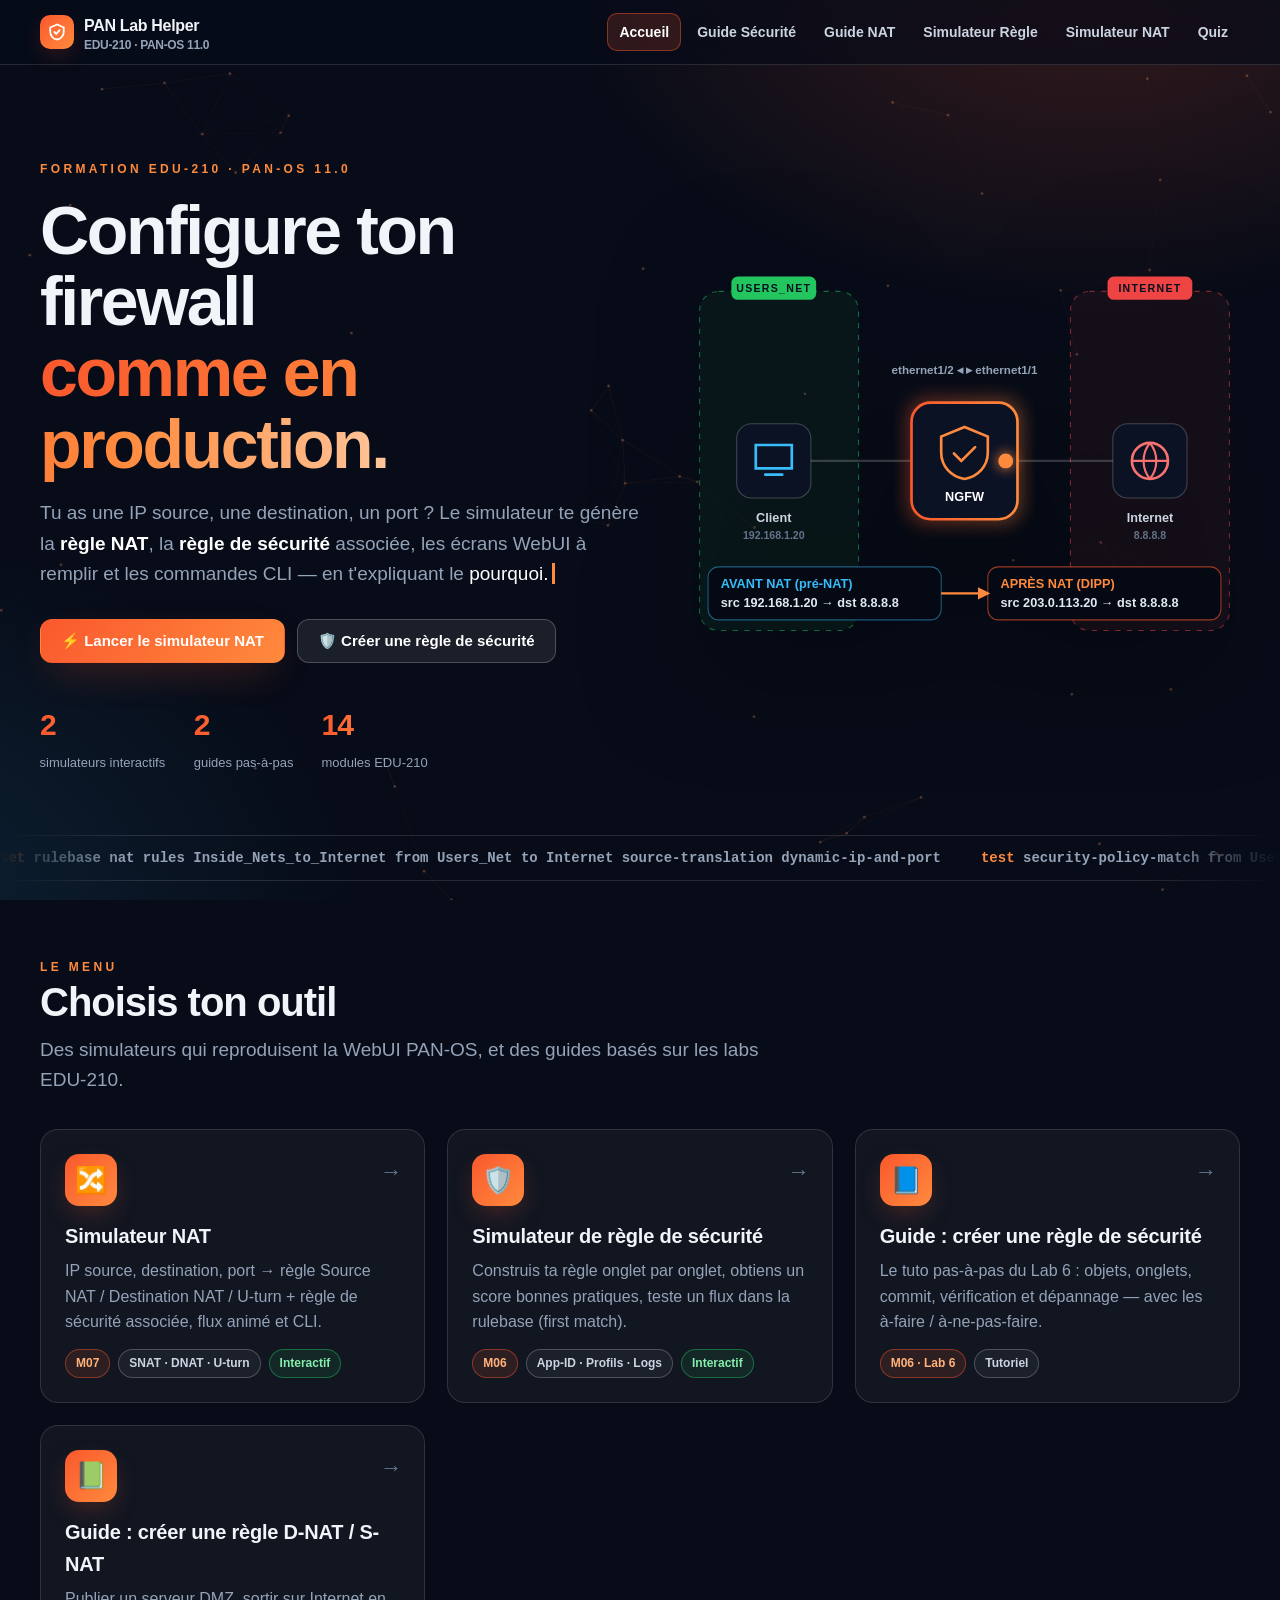
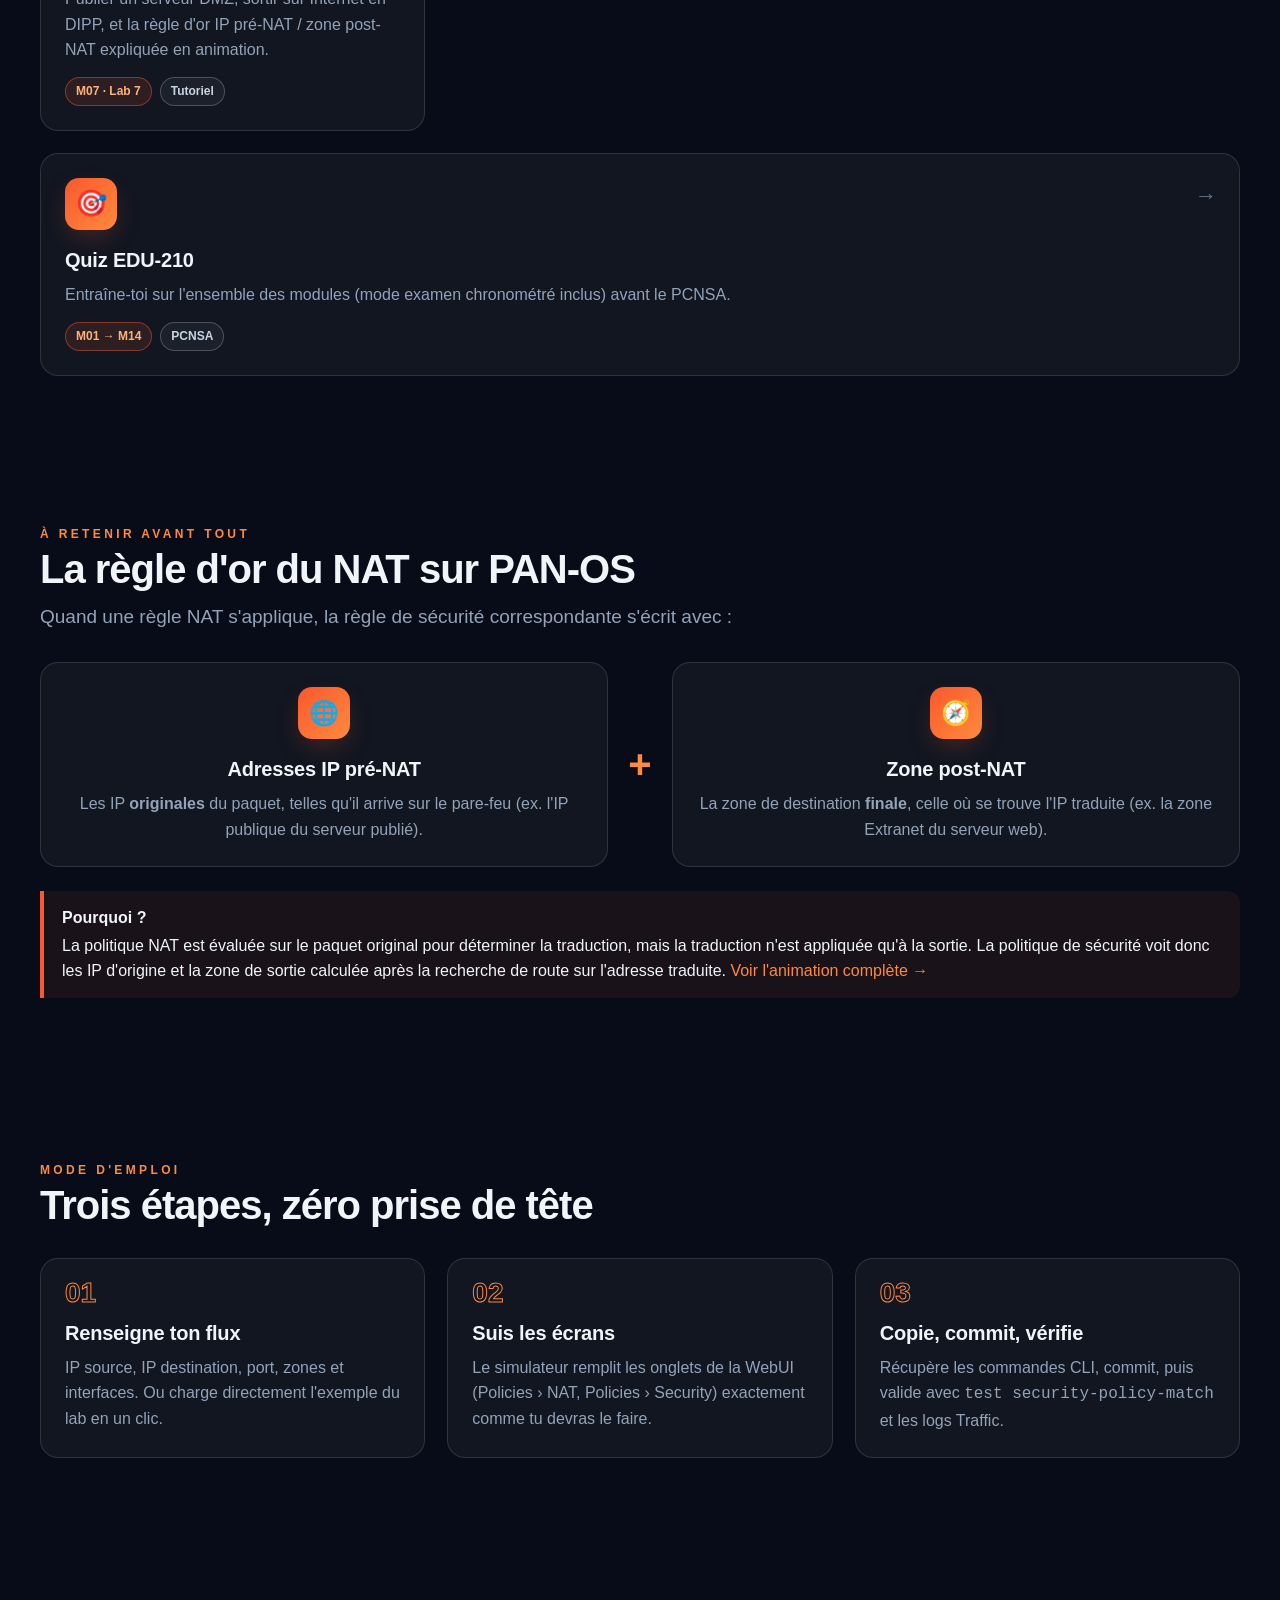
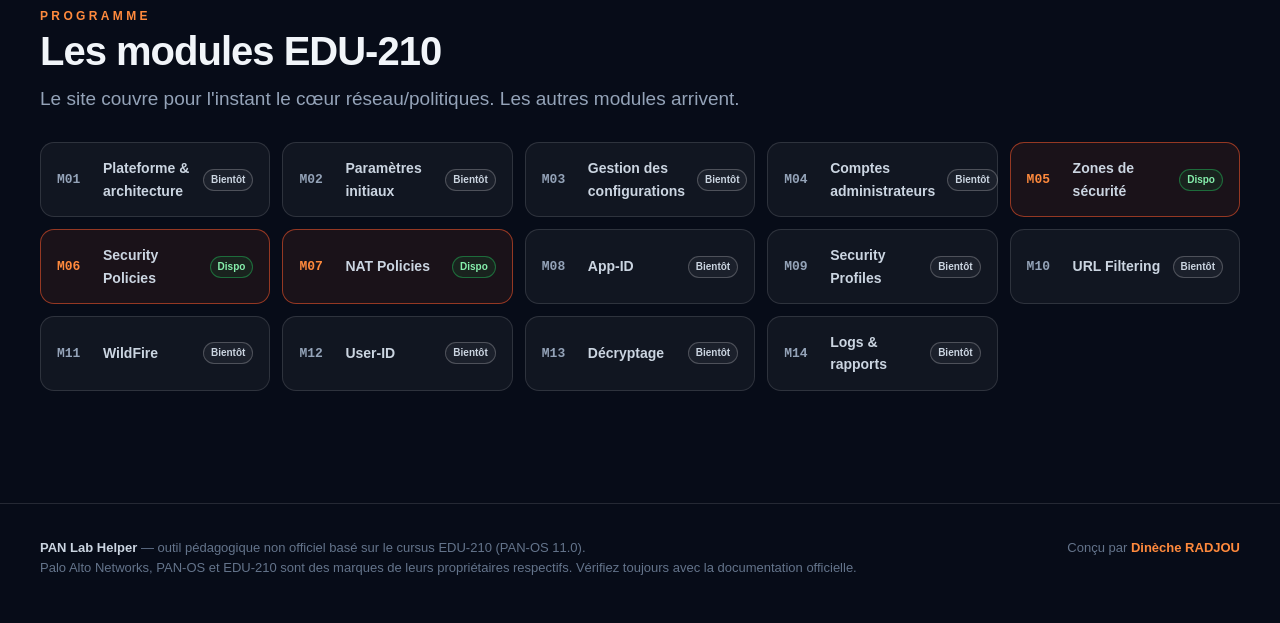
==== index.html @ 8dc384b7 "PAN Lab Helper EDU-210 : accueil, simulateurs NAT et sécurité, guides, quiz Co-Authored-By: Claude O" ====
<!doctype html>
<html lang="fr">
<head>
<meta charset="utf-8">
<meta name="viewport" content="width=device-width,initial-scale=1">
<title>PAN Lab Helper · EDU-210</title>
<meta name="description" content="Outil d'aide interactif EDU-210 (PAN-OS 11.0) : simulateurs de règles de sécurité et de NAT, guides pas-à-pas et quiz.">
<link rel="stylesheet" href="assets/css/style.css">
<style>
  .hero{padding:90px 0 60px;position:relative}
  .hero .wrap{display:grid;grid-template-columns:1.05fr .95fr;gap:40px;align-items:center}
  .hero h1{margin:14px 0 18px}
  .hero .cta{margin-top:30px}
  .hero-stats{display:flex;gap:28px;margin-top:38px;flex-wrap:wrap}
  .hero-stats b{display:block;font-size:30px;font-weight:900;letter-spacing:-.03em}
  .hero-stats span{color:var(--mut);font-size:13px}
  .typed{color:#fff;border-right:3px solid var(--or2);padding-right:4px;animation:caret 1s steps(1) infinite}
  @keyframes caret{50%{border-color:transparent}}
  /* schéma hero */
  .topo{width:100%;height:auto;filter:drop-shadow(0 30px 60px rgba(0,0,0,.5))}
  .topo .node rect{fill:#0B1224;stroke:var(--line2)}
  .topo text{font:600 12px var(--font);fill:#CBD5E1}
  .topo .lbl{font:800 10px var(--font);letter-spacing:.12em;fill:#06101f}
  .topo .fw-core{animation:pulse-or 2.4s infinite;transform-box:fill-box;transform-origin:center}
  .topo .pkt{filter:drop-shadow(0 0 6px var(--or2))}
  .hdr-card{font:600 11px var(--mono)}
  /* menu */
  .tool .ico{font-size:26px}
  .tool .meta{display:flex;gap:8px;margin-top:14px;flex-wrap:wrap}
  .tool .go{position:absolute;right:22px;top:24px;font-size:22px;color:var(--mut2);transition:.3s var(--ease)}
  .tool:hover .go{color:var(--or2);transform:translateX(4px)}
  /* comment ça marche */
  .how{counter-reset:h}
  .how .card{padding-top:58px}
  .how .card::before{counter-increment:h;content:"0" counter(h);position:absolute;top:18px;left:24px;font:900 28px var(--font);color:transparent;-webkit-text-stroke:1px var(--or2)}
  /* roadmap modules */
  .mods{display:grid;grid-template-columns:repeat(auto-fill,minmax(230px,1fr));gap:12px}
  .mod{display:flex;gap:12px;align-items:center;padding:14px 16px;border-radius:14px;background:var(--panel);border:1px solid var(--line);transition:.3s var(--ease)}
  .mod b{font:900 13px var(--mono);color:var(--mut);min-width:34px}
  .mod span{font-size:14px;font-weight:600;color:var(--tx2)}
  .mod.live{border-color:rgba(250,88,45,.55);background:rgba(250,88,45,.08)}
  .mod.live b{color:var(--or2)}
  .mod.live:hover{transform:translateY(-3px);box-shadow:0 14px 40px -18px var(--or-glow)}
  .mod .badge{margin-left:auto;font-size:10px;padding:2px 7px}
  /* règle d'or */
  .gold{display:grid;grid-template-columns:1fr auto 1fr;gap:20px;align-items:center}
  .gold .card{text-align:center}
  .gold .eq{font:900 40px var(--font);color:var(--or2)}
  .marquee{overflow:hidden;border-block:1px solid var(--line);padding:14px 0;mask-image:linear-gradient(90deg,transparent,#000 10%,#000 90%,transparent);-webkit-mask-image:linear-gradient(90deg,transparent,#000 10%,#000 90%,transparent)}
  .marquee div{display:flex;gap:40px;width:max-content;animation:mq 40s linear infinite;color:var(--mut);font:700 14px var(--mono)}
  .marquee i{font-style:normal;color:var(--or2)}
  @keyframes mq{to{transform:translateX(-50%)}}
  @media (max-width:900px){.hero .wrap{grid-template-columns:1fr}.hero{padding-top:50px}.gold{grid-template-columns:1fr}.gold .eq{transform:rotate(90deg);justify-self:center}}
</style>
</head>
<body data-root="" data-page="home">
<div id="site-nav"></div>

<header class="hero">
  <div class="wrap">
    <div>
      <span class="kicker fade-up">Formation EDU-210 · PAN-OS 11.0</span>
      <h1 class="fade-up" style="animation-delay:80ms">Configure ton firewall<br><span class="grad">comme en production.</span></h1>
      <p class="lead fade-up" style="animation-delay:160ms">Tu as une IP source, une destination, un port&nbsp;? Le simulateur te génère la <b style="color:#fff">règle NAT</b>, la <b style="color:#fff">règle de sécurité</b> associée, les écrans WebUI à remplir et les commandes CLI — en t'expliquant le <span class="typed" id="typed">pourquoi</span></p>
      <div class="row cta fade-up" style="animation-delay:240ms">
        <a class="btn primary" href="pages/simulateur-nat.html">⚡ Lancer le simulateur NAT</a>
        <a class="btn" href="pages/simulateur-securite.html">🛡️ Créer une règle de sécurité</a>
      </div>
      <div class="hero-stats fade-up" style="animation-delay:320ms">
        <div><b class="grad" data-count="2">0</b><span>simulateurs interactifs</span></div>
        <div><b class="grad" data-count="2">0</b><span>guides pas-à-pas</span></div>
        <div><b class="grad" data-count="14">0</b><span>modules EDU-210</span></div>
      </div>
    </div>

    <!-- topologie animée : un paquet traverse le firewall et se fait traduire -->
    <div class="fade-up" style="animation-delay:200ms">
      <svg class="topo float" viewBox="0 0 520 400" role="img" aria-label="Schéma animé : un paquet passe de la zone Users_Net à la zone Internet à travers le pare-feu, son adresse source est traduite">
        <defs>
          <linearGradient id="gOr" x1="0" x2="1"><stop offset="0" stop-color="#FA582D"/><stop offset="1" stop-color="#FF8A3D"/></linearGradient>
          <filter id="glow"><feGaussianBlur stdDeviation="8"/></filter>
        </defs>
        <!-- zones -->
        <rect x="10" y="40" width="150" height="320" rx="18" fill="rgba(34,197,94,.06)" stroke="rgba(34,197,94,.5)" stroke-dasharray="5 6"/>
        <rect x="360" y="40" width="150" height="320" rx="18" fill="rgba(239,68,68,.06)" stroke="rgba(239,68,68,.5)" stroke-dasharray="5 6"/>
        <rect x="40" y="26" width="80" height="22" rx="6" fill="#22C55E"/><text class="lbl" x="80" y="41" text-anchor="middle">USERS_NET</text>
        <rect x="395" y="26" width="80" height="22" rx="6" fill="#EF4444"/><text class="lbl" x="435" y="41" text-anchor="middle">INTERNET</text>
        <!-- liens -->
        <path id="path1" d="M110 200 H250 H410" fill="none" stroke="rgba(255,255,255,.18)" stroke-width="2"/>
        <path d="M110 200 H410" fill="none" stroke="url(#gOr)" stroke-width="2" class="flow-line" opacity=".7"/>
        <!-- client -->
        <g class="node"><rect x="45" y="165" width="70" height="70" rx="14"/>
          <path d="M63 185h34v22H63z M72 213h16" stroke="#38BDF8" stroke-width="2.5" fill="none" stroke-linecap="round"/>
          <text x="80" y="258" text-anchor="middle">Client</text><text x="80" y="274" text-anchor="middle" style="fill:#64748B;font-size:10px">192.168.1.20</text></g>
        <!-- internet -->
        <g class="node"><rect x="400" y="165" width="70" height="70" rx="14"/>
          <circle cx="435" cy="200" r="17" stroke="#F87171" stroke-width="2.5" fill="none"/><path d="M418 200h34 M435 183c-8 10-8 24 0 34 M435 183c8 10 8 24 0 34" stroke="#F87171" stroke-width="2" fill="none"/>
          <text x="435" y="258" text-anchor="middle">Internet</text><text x="435" y="274" text-anchor="middle" style="fill:#64748B;font-size:10px">8.8.8.8</text></g>
        <!-- firewall -->
        <rect x="205" y="140" width="110" height="120" rx="20" fill="url(#gOr)" opacity=".35" filter="url(#glow)"/>
        <g><rect class="fw-core" x="210" y="145" width="100" height="110" rx="18" fill="#0B1224" stroke="url(#gOr)" stroke-width="2.5"/>
          <path d="M260 168 238 177v15c0 13 9.5 23 22 25 12.5-2 22-12 22-25v-15z" fill="none" stroke="#FF8A3D" stroke-width="2.5"/>
          <path d="m250 193 7 7 13-13" fill="none" stroke="#FF8A3D" stroke-width="2.5" stroke-linecap="round"/>
          <text x="260" y="238" text-anchor="middle" style="font-weight:800;fill:#fff">NGFW</text></g>
        <!-- paquet -->
        <g class="pkt"><circle r="7" fill="#FF8A3D"><animateMotion dur="3.6s" repeatCount="indefinite" path="M110 200 H410"/></circle></g>
        <!-- en-têtes avant / après NAT -->
        <g class="hdr-card">
          <rect x="18" y="300" width="220" height="50" rx="10" fill="#050913" stroke="rgba(56,189,248,.45)"/>
          <text x="30" y="320" style="fill:#38BDF8">AVANT NAT (pré-NAT)</text>
          <text x="30" y="338" style="fill:#E2E8F0">src 192.168.1.20 → dst 8.8.8.8</text>
          <rect x="282" y="300" width="220" height="50" rx="10" fill="#050913" stroke="rgba(250,88,45,.6)"/>
          <text x="294" y="320" style="fill:#FF8A3D">APRÈS NAT (DIPP)</text>
          <text x="294" y="338" style="fill:#E2E8F0">src 203.0.113.20 → dst 8.8.8.8</text>
        </g>
        <path d="M238 325 h44" stroke="#FF8A3D" stroke-width="2" marker-end="url(#a)"/>
        <defs><marker id="a" viewBox="0 0 10 10" refX="8" refY="5" markerWidth="6" markerHeight="6" orient="auto"><path d="M0 0 10 5 0 10z" fill="#FF8A3D"/></marker></defs>
        <text x="260" y="118" text-anchor="middle" style="fill:#94A3B8;font-size:11px">ethernet1/2 ◂ ▸ ethernet1/1</text>
      </svg>
    </div>
  </div>
</header>

<div class="marquee" aria-hidden="true"><div>
  <span><i>set</i> rulebase nat rules Inside_Nets_to_Internet from Users_Net to Internet source-translation dynamic-ip-and-port</span>
  <span><i>test</i> security-policy-match from Users_Net to Internet application web-browsing</span>
  <span><i>show</i> session all filter nat source</span>
  <span><i>set</i> rulebase security rules Users_to_Internet service application-default action allow</span>
  <span><i>commit</i></span>
  <span><i>set</i> rulebase nat rules Inside_Nets_to_Internet from Users_Net to Internet source-translation dynamic-ip-and-port</span>
  <span><i>test</i> security-policy-match from Users_Net to Internet application web-browsing</span>
  <span><i>show</i> session all filter nat source</span>
  <span><i>set</i> rulebase security rules Users_to_Internet service application-default action allow</span>
  <span><i>commit</i></span>
</div></div>

<!-- OUTILS -->
<section id="outils">
  <div class="wrap">
    <span class="kicker" data-reveal>Le menu</span>
    <h2 data-reveal>Choisis ton outil</h2>
    <p class="lead" data-reveal>Des simulateurs qui reproduisent la WebUI PAN-OS, et des guides basés sur les labs EDU-210.</p>
    <div class="grid g2" style="margin-top:34px">
      <a class="card hover tool" href="pages/simulateur-nat.html" data-reveal>
        <span class="go">→</span><div class="ico">🔀</div>
        <h3>Simulateur NAT</h3>
        <p class="mut">IP source, destination, port → règle Source NAT / Destination NAT / U-turn + règle de sécurité associée, flux animé et CLI.</p>
        <div class="meta"><span class="badge or">M07</span><span class="badge">SNAT · DNAT · U-turn</span><span class="badge ok">Interactif</span></div>
      </a>
      <a class="card hover tool" href="pages/simulateur-securite.html" data-reveal data-delay="80">
        <span class="go">→</span><div class="ico">🛡️</div>
        <h3>Simulateur de règle de sécurité</h3>
        <p class="mut">Construis ta règle onglet par onglet, obtiens un score bonnes pratiques, teste un flux dans la rulebase (first match).</p>
        <div class="meta"><span class="badge or">M06</span><span class="badge">App-ID · Profils · Logs</span><span class="badge ok">Interactif</span></div>
      </a>
      <a class="card hover tool" href="pages/guide-securite.html" data-reveal data-delay="120">
        <span class="go">→</span><div class="ico">📘</div>
        <h3>Guide : créer une règle de sécurité</h3>
        <p class="mut">Le tuto pas-à-pas du Lab 6 : objets, onglets, commit, vérification et dépannage — avec les à-faire / à-ne-pas-faire.</p>
        <div class="meta"><span class="badge or">M06 · Lab 6</span><span class="badge">Tutoriel</span></div>
      </a>
      <a class="card hover tool" href="pages/guide-nat.html" data-reveal data-delay="160">
        <span class="go">→</span><div class="ico">📗</div>
        <h3>Guide : créer une règle D-NAT / S-NAT</h3>
        <p class="mut">Publier un serveur DMZ, sortir sur Internet en DIPP, et la règle d'or IP pré-NAT / zone post-NAT expliquée en animation.</p>
        <div class="meta"><span class="badge or">M07 · Lab 7</span><span class="badge">Tutoriel</span></div>
      </a>
      <a class="card hover tool" href="pages/quiz.html" data-reveal data-delay="200" style="grid-column:1/-1">
        <span class="go">→</span><div class="ico">🎯</div>
        <h3>Quiz EDU-210</h3>
        <p class="mut">Entraîne-toi sur l'ensemble des modules (mode examen chronométré inclus) avant le PCNSA.</p>
        <div class="meta"><span class="badge or">M01 → M14</span><span class="badge">PCNSA</span></div>
      </a>
    </div>
  </div>
</section>

<!-- RÈGLE D'OR -->
<section>
  <div class="wrap">
    <span class="kicker" data-reveal>À retenir avant tout</span>
    <h2 data-reveal>La règle d'or du NAT sur PAN-OS</h2>
    <p class="lead" data-reveal>Quand une règle NAT s'applique, la règle de sécurité correspondante s'écrit avec&nbsp;:</p>
    <div class="gold" style="margin-top:30px">
      <div class="card" data-reveal="left"><div class="ico" style="margin-inline:auto">🌐</div><h3>Adresses IP pré-NAT</h3><p class="mut">Les IP <b>originales</b> du paquet, telles qu'il arrive sur le pare-feu (ex. l'IP publique du serveur publié).</p></div>
      <div class="eq" data-reveal="zoom">+</div>
      <div class="card" data-reveal="right"><div class="ico" style="margin-inline:auto">🧭</div><h3>Zone post-NAT</h3><p class="mut">La zone de destination <b>finale</b>, celle où se trouve l'IP traduite (ex. la zone Extranet du serveur web).</p></div>
    </div>
    <div class="callout or" data-reveal style="margin-top:24px"><b>Pourquoi&nbsp;?</b>La politique NAT est évaluée sur le paquet original pour déterminer la traduction, mais la traduction n'est appliquée qu'à la sortie. La politique de sécurité voit donc les IP d'origine et la zone de sortie calculée après la recherche de route sur l'adresse traduite. <a href="pages/guide-nat.html">Voir l'animation complète →</a></div>
  </div>
</section>

<!-- COMMENT ÇA MARCHE -->
<section>
  <div class="wrap">
    <span class="kicker" data-reveal>Mode d'emploi</span>
    <h2 data-reveal>Trois étapes, zéro prise de tête</h2>
    <div class="grid g3 how" style="margin-top:30px">
      <div class="card" data-reveal><h3>Renseigne ton flux</h3><p class="mut">IP source, IP destination, port, zones et interfaces. Ou charge directement l'exemple du lab en un clic.</p></div>
      <div class="card" data-reveal data-delay="100"><h3>Suis les écrans</h3><p class="mut">Le simulateur remplit les onglets de la WebUI (Policies › NAT, Policies › Security) exactement comme tu devras le faire.</p></div>
      <div class="card" data-reveal data-delay="200"><h3>Copie, commit, vérifie</h3><p class="mut">Récupère les commandes CLI, commit, puis valide avec <code>test security-policy-match</code> et les logs Traffic.</p></div>
    </div>
  </div>
</section>

<!-- ROADMAP -->
<section>
  <div class="wrap">
    <span class="kicker" data-reveal>Programme</span>
    <h2 data-reveal>Les modules EDU-210</h2>
    <p class="lead" data-reveal>Le site couvre pour l'instant le cœur réseau/politiques. Les autres modules arrivent.</p>
    <div class="mods" style="margin-top:28px" id="mods"></div>
  </div>
</section>

<div id="site-foot"></div>
<script src="assets/js/common.js"></script>
<script>
  // roadmap des modules
  const MODS = [
    ["M01","Plateforme & architecture"],["M02","Paramètres initiaux"],["M03","Gestion des configurations"],
    ["M04","Comptes administrateurs"],["M05","Zones de sécurité","pages/guide-securite.html"],["M06","Security Policies","pages/simulateur-securite.html"],
    ["M07","NAT Policies","pages/simulateur-nat.html"],["M08","App-ID"],["M09","Security Profiles"],["M10","URL Filtering"],
    ["M11","WildFire"],["M12","User-ID"],["M13","Décryptage"],["M14","Logs & rapports"]];
  document.getElementById("mods").innerHTML = MODS.map(([n, t, h], i) => h
    ? `<a class="mod live" href="${h}" data-reveal data-delay="${i * 40}"><b>${n}</b><span>${t}</span><span class="badge ok">Dispo</span></a>`
    : `<div class="mod" data-reveal data-delay="${i * 40}"><b>${n}</b><span>${t}</span><span class="badge">Bientôt</span></div>`).join("");
  PAN.reveal();

  // compteurs animés
  const ioC = new IntersectionObserver(es => es.forEach(e => {
    if (!e.isIntersecting) return; ioC.unobserve(e.target);
    const to = +e.target.dataset.count, t0 = performance.now();
    const step = t => { const k = Math.min(1, (t - t0) / 1200); e.target.textContent = Math.round(to * (1 - Math.pow(1 - k, 3))); if (k < 1) requestAnimationFrame(step); };
    requestAnimationFrame(step);
  }));
  document.querySelectorAll("[data-count]").forEach(el => ioC.observe(el));

  // machine à écrire
  const words = ["pourquoi.", "règle d'or.", "bon ordre.", "piège à éviter."];
  const el = document.getElementById("typed"); let wi = 0, ci = 0, del = false;
  (function tick() {
    const w = words[wi]; el.textContent = w.slice(0, ci);
    if (!del && ci === w.length) { del = true; return setTimeout(tick, 1600); }
    if (del && ci === 0) { del = false; wi = (wi + 1) % words.length; }
    ci += del ? -1 : 1; setTimeout(tick, del ? 40 : 75);
  })();
</script>
</body>
</html>
---- assets/css/style.css ----
/* ==========================================================
   PAN Lab Helper — design system commun (EDU-210 / PAN-OS 11.0)
   HTML/CSS/JS statique : fonctionne en local (file://) et sur GitHub Pages
   ========================================================== */
:root{
  --bg:#070C18; --bg2:#0B1224; --panel:rgba(255,255,255,.045); --panel2:rgba(255,255,255,.08);
  --line:rgba(255,255,255,.12); --line2:rgba(255,255,255,.22);
  --tx:#F1F5F9; --tx2:#CBD5E1; --mut:#94A3B8; --mut2:#64748B;
  --or:#FA582D; --or2:#FF8A3D; --or-glow:rgba(250,88,45,.45);
  --sky:#38BDF8; --ok:#22C55E; --warn:#F59E0B; --bad:#EF4444; --vio:#A78BFA;
  /* couleurs de zones (cohérentes dans tous les schémas) */
  --z-inside:#22C55E; --z-outside:#EF4444; --z-dmz:#F59E0B; --z-users:#38BDF8; --z-extranet:#A78BFA;
  --r:18px; --r-sm:10px;
  --sh:0 30px 80px -30px rgba(0,0,0,.7);
  --font:"Inter","Segoe UI",-apple-system,Roboto,Arial,sans-serif;
  --mono:"JetBrains Mono",ui-monospace,SFMono-Regular,Menlo,Consolas,monospace;
  --ease:cubic-bezier(.2,.8,.2,1);
}
*{box-sizing:border-box;margin:0;padding:0}
html{scroll-behavior:smooth}
body{background:var(--bg);color:var(--tx);font-family:var(--font);line-height:1.6;min-height:100vh;overflow-x:hidden;-webkit-font-smoothing:antialiased}
body::before{content:"";position:fixed;inset:0;z-index:-2;pointer-events:none;
  background:radial-gradient(900px 600px at 85% -5%,rgba(250,88,45,.20),transparent 60%),
             radial-gradient(800px 600px at -10% 100%,rgba(56,189,248,.12),transparent 60%),var(--bg)}
#bg-net{position:fixed;inset:0;z-index:-1;pointer-events:none;opacity:.55}
a{color:var(--or2);text-decoration:none}a:hover{text-decoration:underline}
img{max-width:100%}
::selection{background:var(--or);color:#fff}
code,kbd,pre{font-family:var(--mono)}
:focus-visible{outline:2px solid var(--or2);outline-offset:3px;border-radius:6px}

/* ---------- layout ---------- */
.wrap{width:min(1200px,100% - 32px);margin-inline:auto}
section{padding:72px 0}
.grid{display:grid;gap:22px}
.g2{grid-template-columns:repeat(auto-fit,minmax(320px,1fr))}
.g3{grid-template-columns:repeat(auto-fit,minmax(260px,1fr))}
.g4{grid-template-columns:repeat(auto-fit,minmax(220px,1fr))}
.row{display:flex;gap:12px;align-items:center;flex-wrap:wrap}
.spacer{flex:1}

/* ---------- nav ---------- */
.nav{position:sticky;top:0;z-index:50;backdrop-filter:blur(14px) saturate(140%);-webkit-backdrop-filter:blur(14px) saturate(140%);
  background:rgba(7,12,24,.72);border-bottom:1px solid var(--line)}
.nav .wrap{display:flex;align-items:center;gap:18px;height:64px}
.brand{display:flex;align-items:center;gap:10px;color:var(--tx);font-weight:800;letter-spacing:-.02em;white-space:nowrap}
.brand:hover{text-decoration:none}
.brand .logo{width:34px;height:34px;border-radius:10px;display:grid;place-items:center;background:linear-gradient(135deg,var(--or),var(--or2));box-shadow:0 8px 24px -8px var(--or-glow)}
.brand small{color:var(--mut);font-weight:600;font-size:12px;display:block;line-height:1}
.nav-links{display:flex;gap:4px;margin-left:auto;list-style:none}
.nav-links a{color:var(--tx2);font-size:14px;font-weight:600;padding:8px 12px;border-radius:10px;transition:.2s var(--ease);display:block}
.nav-links a:hover{background:var(--panel2);color:#fff;text-decoration:none}
.nav-links a[aria-current="page"]{color:#fff;background:rgba(250,88,45,.16);box-shadow:inset 0 0 0 1px rgba(250,88,45,.45)}
.nav-burger{display:none;margin-left:auto;background:none;border:1px solid var(--line2);color:#fff;border-radius:10px;padding:7px 11px;font-size:18px;cursor:pointer}
@media (max-width:900px){
  .nav-burger{display:block}
  .nav-links{position:absolute;top:64px;left:0;right:0;flex-direction:column;padding:12px 16px 18px;background:rgba(7,12,24,.97);border-bottom:1px solid var(--line);display:none}
  .nav.open .nav-links{display:flex}
}

/* ---------- typo ---------- */
.kicker{color:var(--or2);letter-spacing:.28em;font-weight:800;font-size:12px;text-transform:uppercase}
h1{font-size:clamp(34px,5.6vw,68px);line-height:1.05;font-weight:900;letter-spacing:-.035em}
h2{font-size:clamp(26px,3.4vw,40px);line-height:1.15;font-weight:850;letter-spacing:-.025em;margin-bottom:10px}
h3{font-size:20px;font-weight:750;letter-spacing:-.01em;margin-bottom:6px}
.grad{background:linear-gradient(90deg,var(--or),var(--or2) 60%,#FFC59A);-webkit-background-clip:text;background-clip:text;color:transparent}
.lead{color:var(--mut);font-size:clamp(16px,1.6vw,19px);max-width:720px}
.mut{color:var(--mut)} .small{font-size:13px}
p+p{margin-top:10px}

/* ---------- cards / panels ---------- */
.card{position:relative;background:var(--panel);border:1px solid var(--line);border-radius:var(--r);padding:24px;transition:transform .35s var(--ease),border-color .3s,box-shadow .35s;overflow:hidden}
.card.hover:hover{transform:translateY(-6px);border-color:rgba(250,88,45,.7);box-shadow:0 24px 60px -24px var(--or-glow)}
.card .ico{width:52px;height:52px;border-radius:14px;display:grid;place-items:center;font-size:24px;background:linear-gradient(135deg,var(--or),var(--or2));margin-bottom:14px;box-shadow:0 10px 30px -10px var(--or-glow)}
a.card{display:block;color:var(--tx)} a.card:hover{text-decoration:none}
.card .spot{position:absolute;inset:0;pointer-events:none;opacity:0;transition:opacity .3s;
  background:radial-gradient(380px circle at var(--mx,50%) var(--my,50%),rgba(250,88,45,.16),transparent 60%)}
.card:hover .spot{opacity:1}
.panel{background:var(--bg2);border:1px solid var(--line);border-radius:var(--r);box-shadow:var(--sh)}

/* ---------- badges / chips ---------- */
.badge{display:inline-flex;align-items:center;gap:6px;font-size:12px;font-weight:700;padding:4px 10px;border-radius:999px;border:1px solid var(--line2);color:var(--tx2);background:var(--panel)}
.badge.or{color:#FFB37A;border-color:rgba(250,88,45,.45);background:rgba(250,88,45,.12)}
.badge.ok{color:#86EFAC;border-color:rgba(34,197,94,.45);background:rgba(34,197,94,.1)}
.badge.warn{color:#FCD34D;border-color:rgba(245,158,11,.45);background:rgba(245,158,11,.1)}
.badge.bad{color:#FCA5A5;border-color:rgba(239,68,68,.45);background:rgba(239,68,68,.1)}
.zone{display:inline-block;font-size:12px;font-weight:800;padding:3px 9px;border-radius:7px;color:#06101f}
.zone.inside{background:var(--z-inside)}.zone.outside{background:var(--z-outside)}.zone.dmz{background:var(--z-dmz)}.zone.users{background:var(--z-users)}.zone.extranet{background:var(--z-extranet)}

/* ---------- buttons ---------- */
.btn{display:inline-flex;align-items:center;gap:8px;font:700 15px var(--font);padding:12px 20px;border-radius:12px;border:1px solid var(--line2);background:var(--panel2);color:#fff;cursor:pointer;transition:.25s var(--ease);text-decoration:none!important}
.btn:hover{transform:translateY(-2px);border-color:var(--or2)}
.btn.primary{background:linear-gradient(135deg,var(--or),var(--or2));border-color:transparent;box-shadow:0 14px 40px -14px var(--or-glow)}
.btn.primary:hover{box-shadow:0 18px 50px -12px var(--or-glow)}
.btn.ghost{background:transparent}
.btn.sm{padding:7px 12px;font-size:13px;border-radius:9px}
.btn:disabled{opacity:.45;cursor:not-allowed;transform:none}

/* ---------- forms ---------- */
label{display:block;font-size:13px;font-weight:700;color:var(--tx2);margin-bottom:6px}
.field{margin-bottom:14px}
input[type=text],input[type=number],select,textarea{width:100%;font:500 15px var(--font);color:#fff;background:rgba(0,0,0,.35);border:1px solid var(--line2);border-radius:var(--r-sm);padding:11px 13px;transition:.2s}
input:focus,select:focus,textarea:focus{outline:none;border-color:var(--or2);box-shadow:0 0 0 3px rgba(250,88,45,.2)}
input.invalid{border-color:var(--bad);box-shadow:0 0 0 3px rgba(239,68,68,.18)}
select option{background:#0B1224}
.hint{font-size:12px;color:var(--mut2);margin-top:5px}
.err{font-size:12px;color:#FCA5A5;margin-top:5px}

/* ---------- code / cli ---------- */
.code{position:relative;background:#050913;border:1px solid var(--line);border-radius:12px;padding:16px 18px;font:13px/1.65 var(--mono);color:#E2E8F0;overflow:auto;white-space:pre}
.code .c{color:#64748B}.code .k{color:var(--or2)}.code .s{color:#86EFAC}.code .n{color:var(--sky)}
.copy-btn{position:absolute;top:8px;right:8px}

/* ---------- callouts ---------- */
.callout{border-left:4px solid var(--sky);background:rgba(56,189,248,.07);border-radius:0 12px 12px 0;padding:14px 18px;margin:14px 0}
.callout.or{border-color:var(--or);background:rgba(250,88,45,.08)}
.callout.ok{border-color:var(--ok);background:rgba(34,197,94,.07)}
.callout.warn{border-color:var(--warn);background:rgba(245,158,11,.07)}
.callout.bad{border-color:var(--bad);background:rgba(239,68,68,.07)}
.callout b:first-child{display:block;margin-bottom:2px}

/* ---------- PAN-OS GUI mock (ressemble à la WebUI) ---------- */
.pan{background:#F4F6F8;color:#1F2933;border-radius:12px;overflow:hidden;box-shadow:var(--sh);font:13px "Segoe UI",Arial,sans-serif;border:1px solid #cfd6de}
.pan-top{background:#1B2733;color:#fff;display:flex;gap:2px;padding:0 10px;font-size:12px;font-weight:600;overflow-x:auto}
.pan-top span{padding:10px 12px;opacity:.75;white-space:nowrap}.pan-top span.on{opacity:1;box-shadow:inset 0 -3px 0 var(--or)}
.pan-title{background:#fff;border-bottom:1px solid #d9dfe5;padding:10px 14px;font-weight:700;display:flex;justify-content:space-between;align-items:center}
.pan-tabs{display:flex;gap:0;background:#E9EDF1;border-bottom:1px solid #cfd6de;overflow-x:auto}
.pan-tabs button{font:600 12px "Segoe UI",Arial,sans-serif;background:none;border:0;padding:9px 14px;color:#52606D;cursor:pointer;white-space:nowrap;border-bottom:3px solid transparent}
.pan-tabs button.on{color:#1F2933;background:#fff;border-bottom-color:var(--or)}
.pan-body{background:#fff;padding:14px 16px;min-height:160px}
.pan-row{display:grid;grid-template-columns:170px 1fr;gap:10px;align-items:center;padding:5px 0;border-bottom:1px dashed #edf0f3}
.pan-row>span:first-child{color:#52606D;font-weight:600}
.pan-val{background:#F7F9FB;border:1px solid #cfd6de;border-radius:4px;padding:4px 8px;min-height:26px;font-family:var(--mono);font-size:12px;color:#102A43}
.pan-val.hl{border-color:var(--or);background:#FFF4EE;animation:panhl 1.4s var(--ease)}
@keyframes panhl{0%{box-shadow:0 0 0 0 rgba(250,88,45,.6)}100%{box-shadow:0 0 0 10px rgba(250,88,45,0)}}
.pan table{width:100%;border-collapse:collapse;font-size:12px}
.pan th{background:#E9EDF1;text-align:left;padding:7px 8px;color:#52606D;font-weight:700;border-bottom:1px solid #cfd6de;white-space:nowrap}
.pan td{padding:7px 8px;border-bottom:1px solid #edf0f3;white-space:nowrap}
.pan-foot{background:#F4F6F8;border-top:1px solid #d9dfe5;padding:10px 14px;display:flex;justify-content:flex-end;gap:8px}
.pan-btn{font:600 12px "Segoe UI",Arial,sans-serif;padding:6px 16px;border-radius:4px;border:1px solid #9AA5B1;background:#fff;color:#1F2933;cursor:pointer}
.pan-btn.pri{background:#0F6FDE;border-color:#0F6FDE;color:#fff}
.pan-commit{background:var(--or);color:#fff;border:0;border-radius:4px;padding:5px 12px;font-weight:700;font-size:12px}

/* ---------- stepper ---------- */
.steps{display:flex;gap:8px;flex-wrap:wrap;margin-bottom:22px}
.steps .st{flex:1;min-width:120px;display:flex;align-items:center;gap:10px;padding:10px 12px;border-radius:12px;border:1px solid var(--line);background:var(--panel);font-size:13px;font-weight:700;color:var(--mut);transition:.3s}
.steps .st i{font-style:normal;width:26px;height:26px;border-radius:50%;display:grid;place-items:center;background:var(--panel2);font-size:12px;flex:none}
.steps .st.on{color:#fff;border-color:var(--or)}.steps .st.on i{background:linear-gradient(135deg,var(--or),var(--or2))}
.steps .st.done{color:var(--tx2)}.steps .st.done i{background:var(--ok);color:#06101f}

/* ---------- reveal / motion ---------- */
[data-reveal]{opacity:0;transform:translateY(28px);transition:opacity .8s var(--ease),transform .8s var(--ease)}
[data-reveal].in{opacity:1;transform:none}
[data-reveal="left"]{transform:translateX(-30px)}[data-reveal="right"]{transform:translateX(30px)}[data-reveal="zoom"]{transform:scale(.94)}
@keyframes float{50%{transform:translateY(-10px)}}
@keyframes pulse-or{0%{box-shadow:0 0 0 0 var(--or-glow)}70%{box-shadow:0 0 0 14px rgba(250,88,45,0)}100%{box-shadow:0 0 0 0 rgba(250,88,45,0)}}
@keyframes dash{to{stroke-dashoffset:-40}}
@keyframes fadeUp{from{opacity:0;transform:translateY(16px)}}
.fade-up{animation:fadeUp .6s var(--ease) both}
.float{animation:float 5s ease-in-out infinite}
.pulse{animation:pulse-or 2s infinite}
.flow-line{stroke-dasharray:6 8;animation:dash 1.2s linear infinite}

/* ---------- toast ---------- */
#toast{position:fixed;left:50%;bottom:28px;transform:translate(-50%,40px);opacity:0;z-index:100;background:#0B1224;border:1px solid var(--or);color:#fff;font-weight:700;font-size:14px;padding:11px 18px;border-radius:12px;box-shadow:var(--sh);transition:.35s var(--ease);pointer-events:none}
#toast.show{opacity:1;transform:translate(-50%,0)}

/* ---------- footer ---------- */
.foot{border-top:1px solid var(--line);padding:34px 0 46px;color:var(--mut2);font-size:13px;margin-top:40px}
.foot .wrap{display:flex;gap:16px;flex-wrap:wrap;justify-content:space-between}

/* ---------- scroll progress ---------- */
#progress{position:fixed;top:0;left:0;height:3px;width:0;z-index:60;background:linear-gradient(90deg,var(--or),var(--or2));box-shadow:0 0 12px var(--or-glow)}

@media (prefers-reduced-motion:reduce){
  *,*::before,*::after{animation-duration:.01ms!important;animation-iteration-count:1!important;transition-duration:.01ms!important;scroll-behavior:auto!important}
  [data-reveal]{opacity:1;transform:none}
}
@media (max-width:600px){section{padding:52px 0}.pan-row{grid-template-columns:1fr;gap:4px}}
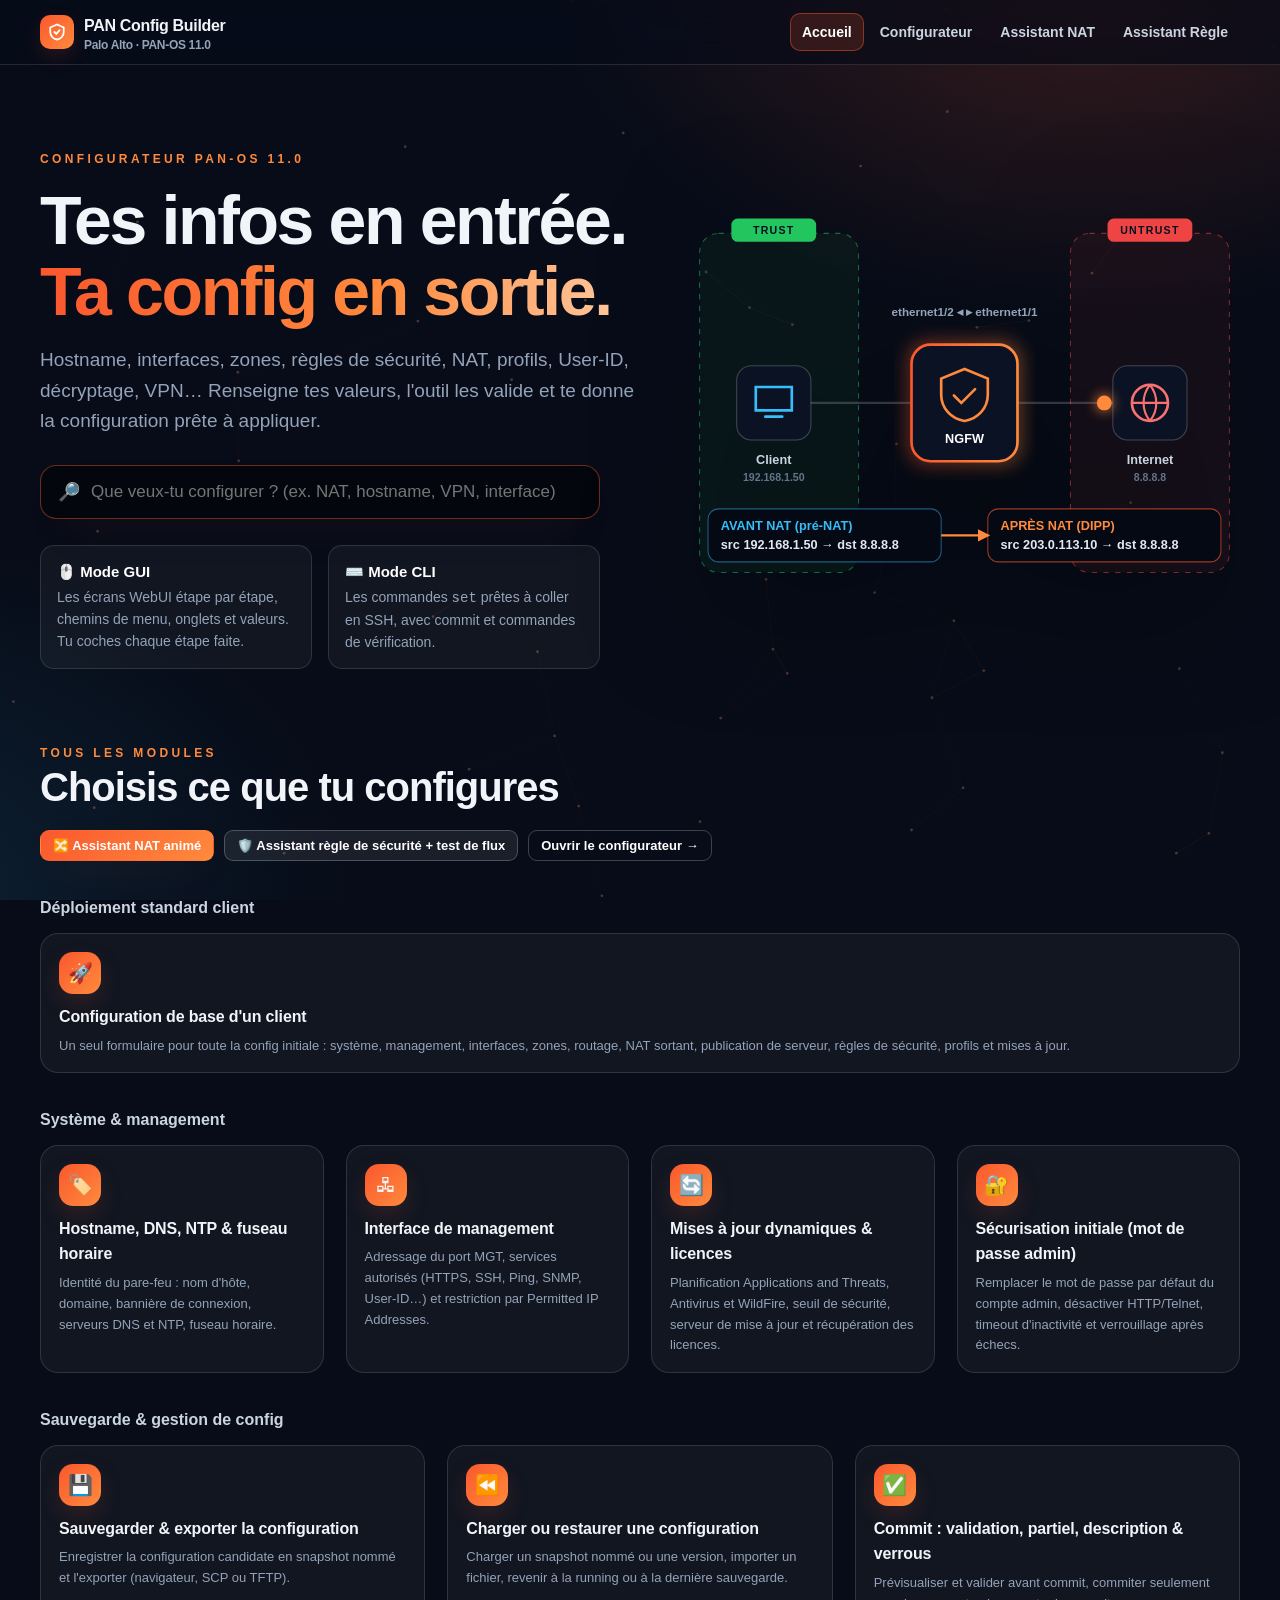
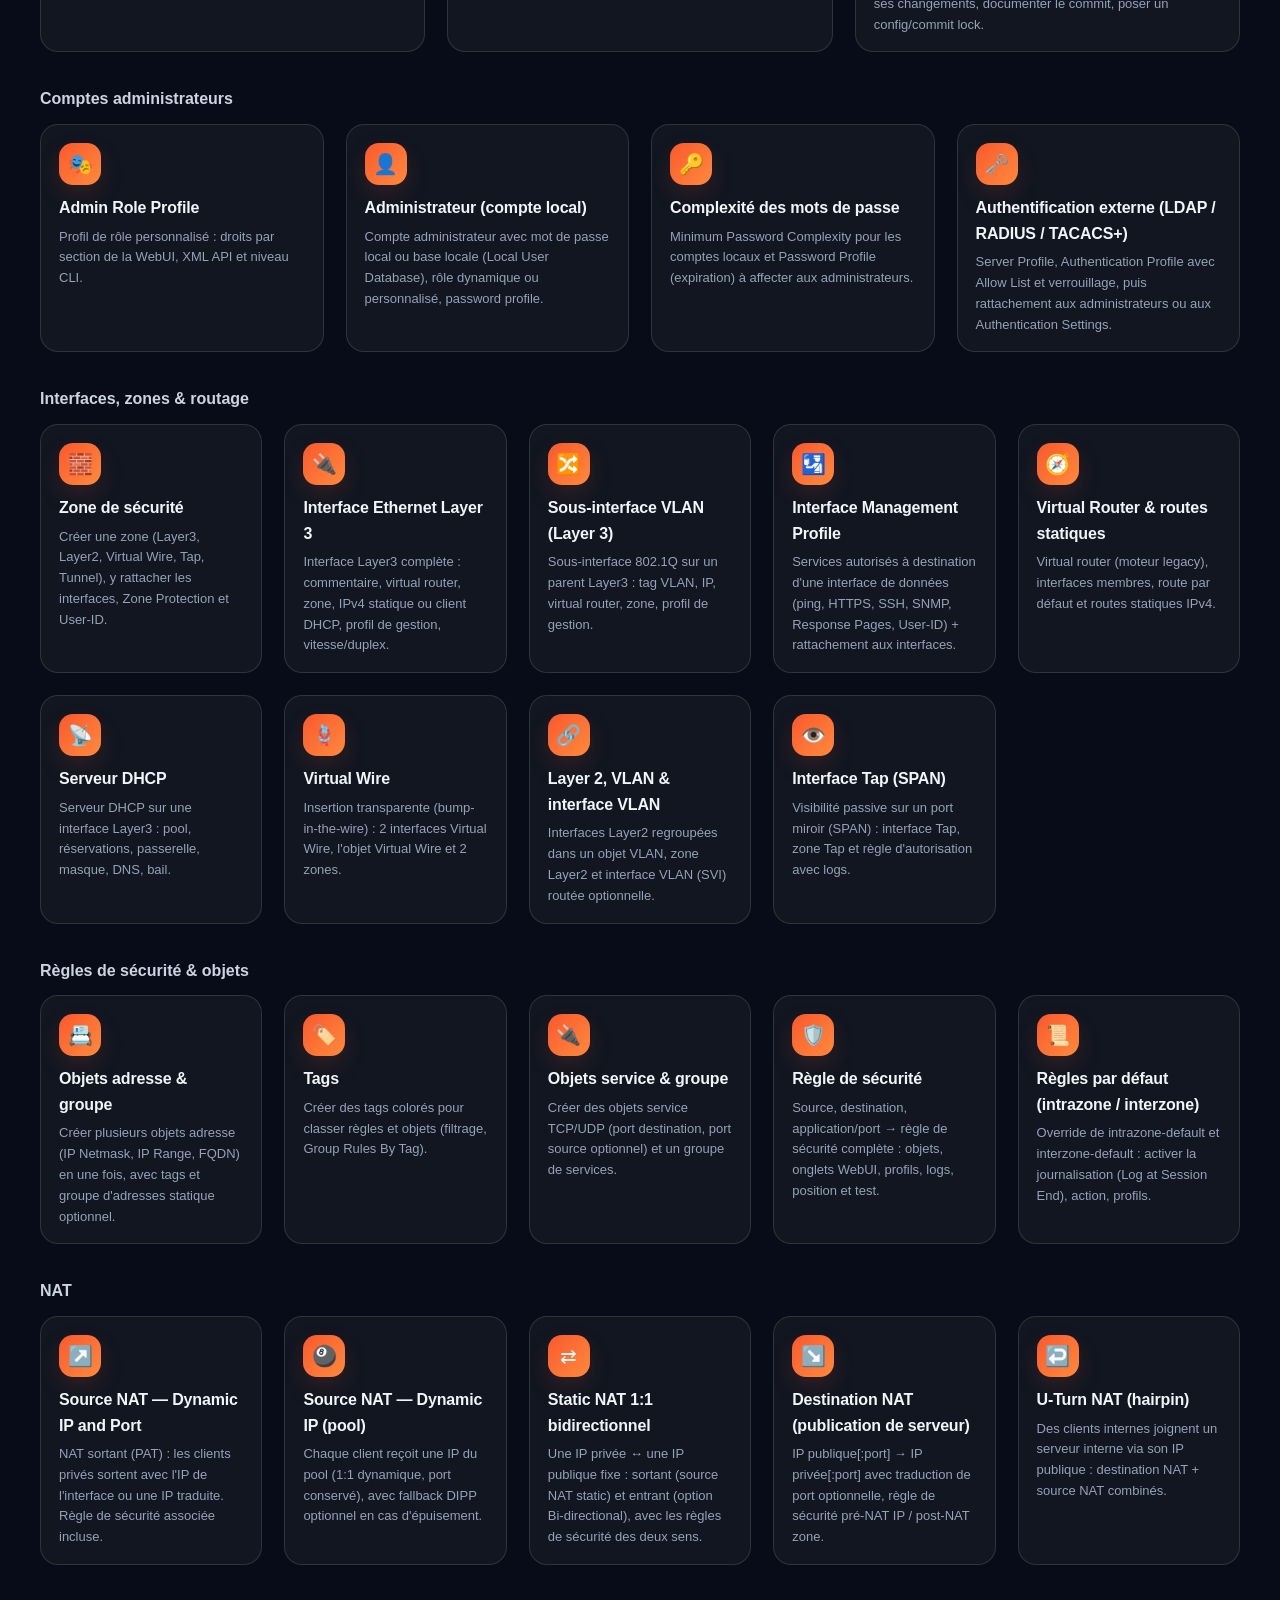
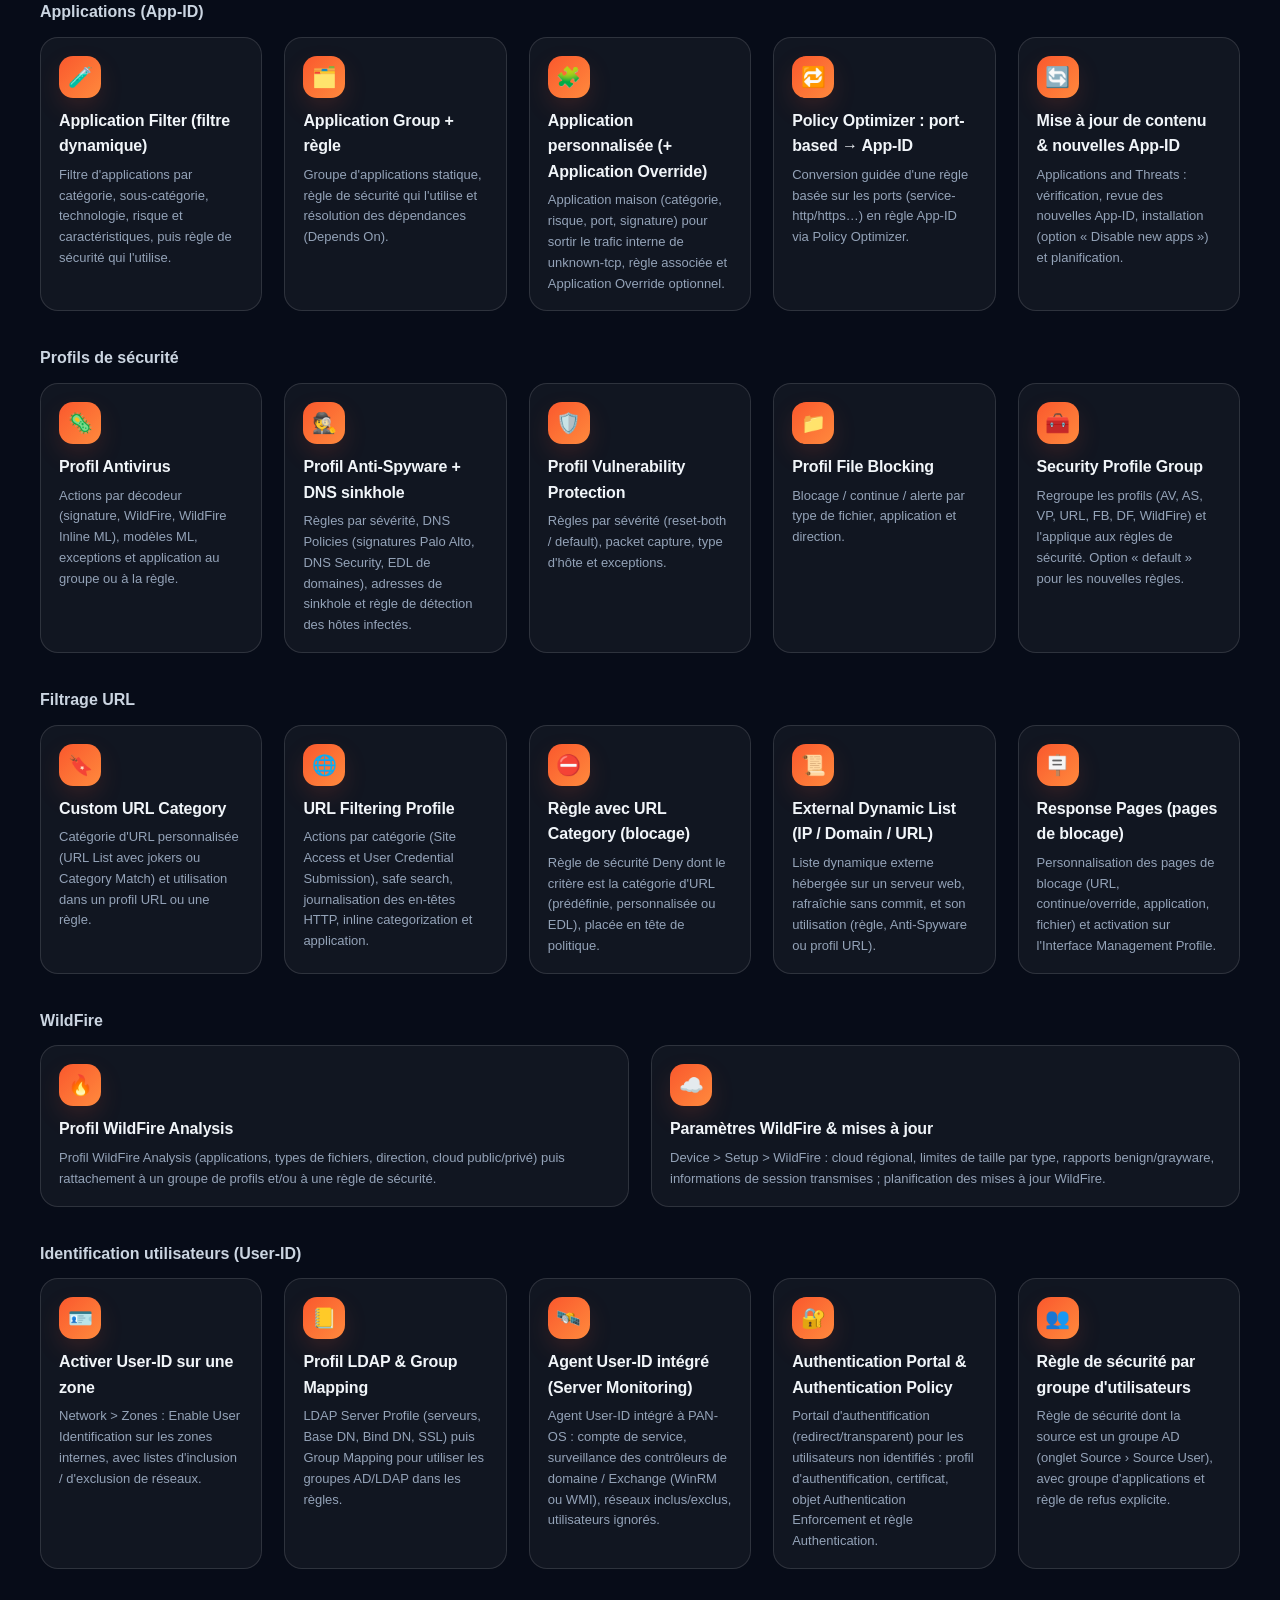
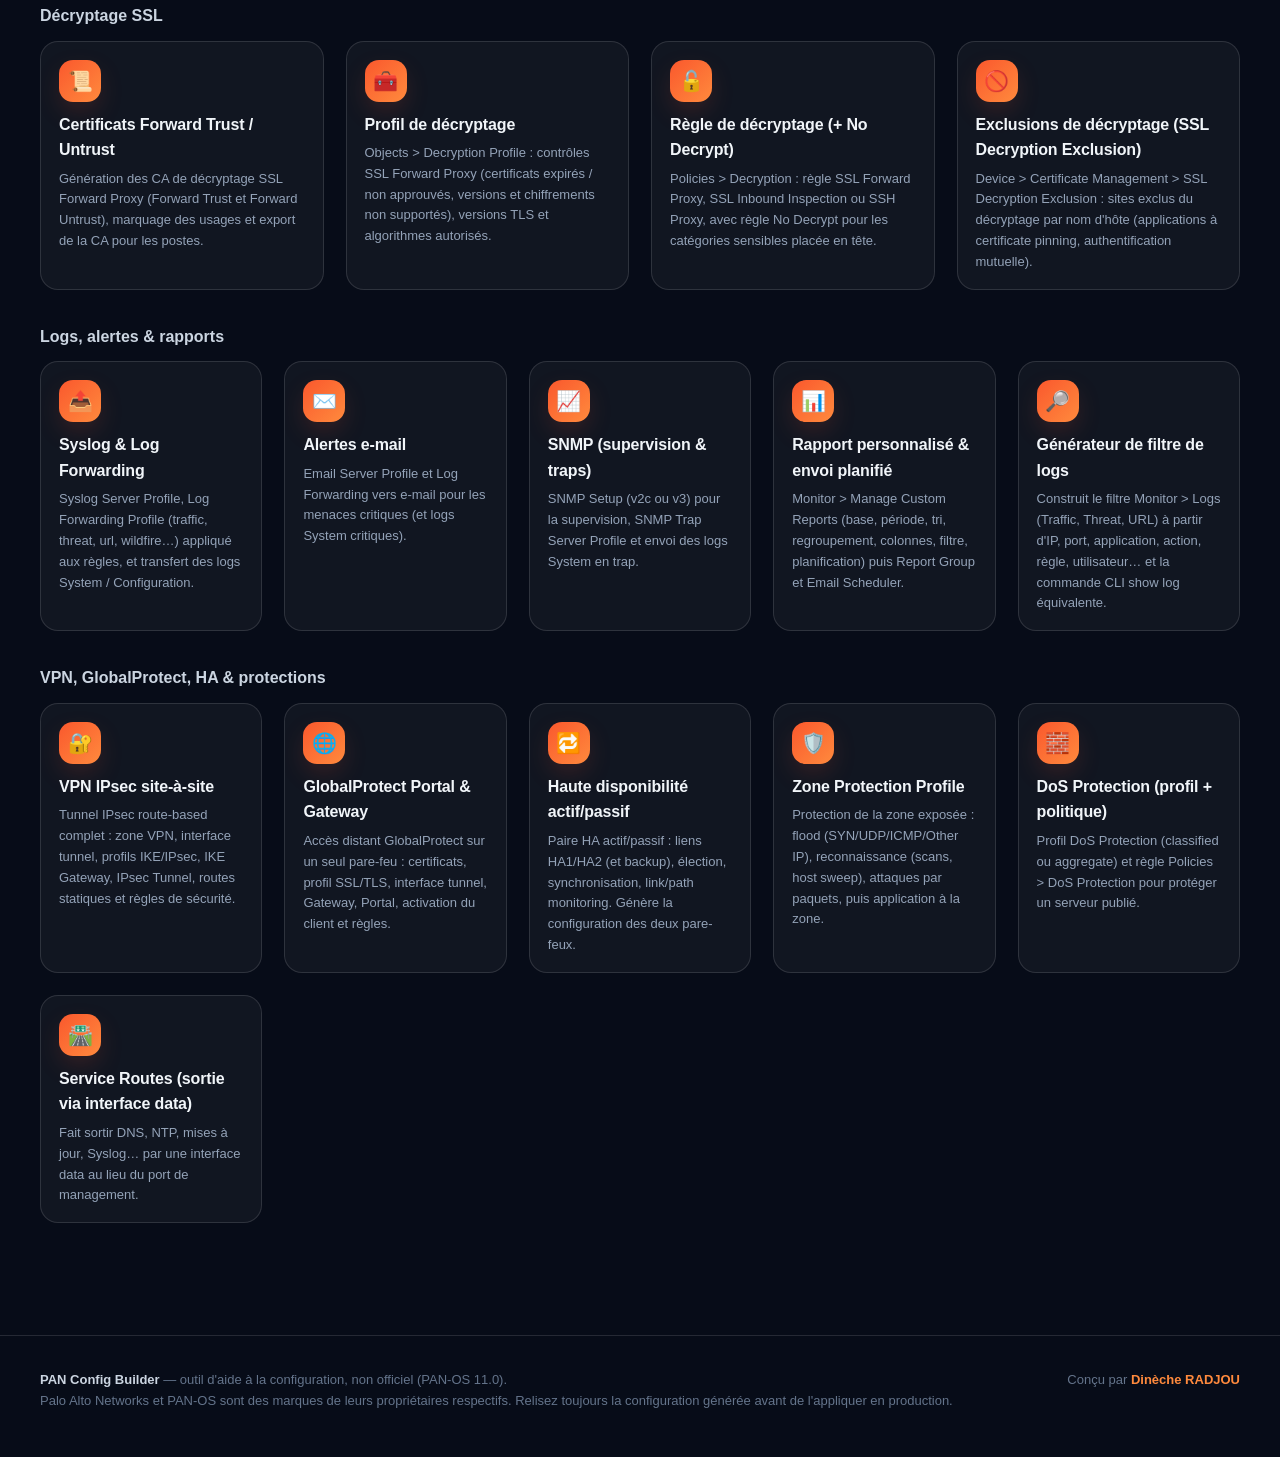
==== commit 104d9c4f: "Configurateur PAN-OS : 68 modules (GUI pas-à-pas + CLI), déploiement standard client, assistants neu" ====
--- a/index.html
+++ b/index.html
@@ -3,54 +3,38 @@
 <head>
 <meta charset="utf-8">
 <meta name="viewport" content="width=device-width,initial-scale=1">
-<title>PAN Lab Helper · EDU-210</title>
-<meta name="description" content="Outil d'aide interactif EDU-210 (PAN-OS 11.0) : simulateurs de règles de sécurité et de NAT, guides pas-à-pas et quiz.">
+<title>PAN Config Builder</title>
+<meta name="description" content="Configurateur PAN-OS 11.0 : renseigne tes informations, obtiens le pas-à-pas WebUI avec validation ou la CLI prête à coller.">
 <link rel="stylesheet" href="assets/css/style.css">
 <style>
-  .hero{padding:90px 0 60px;position:relative}
+  .hero{padding:80px 0 50px}
   .hero .wrap{display:grid;grid-template-columns:1.05fr .95fr;gap:40px;align-items:center}
   .hero h1{margin:14px 0 18px}
-  .hero .cta{margin-top:30px}
-  .hero-stats{display:flex;gap:28px;margin-top:38px;flex-wrap:wrap}
-  .hero-stats b{display:block;font-size:30px;font-weight:900;letter-spacing:-.03em}
-  .hero-stats span{color:var(--mut);font-size:13px}
-  .typed{color:#fff;border-right:3px solid var(--or2);padding-right:4px;animation:caret 1s steps(1) infinite}
-  @keyframes caret{50%{border-color:transparent}}
-  /* schéma hero */
   .topo{width:100%;height:auto;filter:drop-shadow(0 30px 60px rgba(0,0,0,.5))}
   .topo .node rect{fill:#0B1224;stroke:var(--line2)}
   .topo text{font:600 12px var(--font);fill:#CBD5E1}
   .topo .lbl{font:800 10px var(--font);letter-spacing:.12em;fill:#06101f}
-  .topo .fw-core{animation:pulse-or 2.4s infinite;transform-box:fill-box;transform-origin:center}
+  .topo .fw-core{animation:pulse-or 2.4s infinite}
   .topo .pkt{filter:drop-shadow(0 0 6px var(--or2))}
   .hdr-card{font:600 11px var(--mono)}
-  /* menu */
-  .tool .ico{font-size:26px}
-  .tool .meta{display:flex;gap:8px;margin-top:14px;flex-wrap:wrap}
-  .tool .go{position:absolute;right:22px;top:24px;font-size:22px;color:var(--mut2);transition:.3s var(--ease)}
-  .tool:hover .go{color:var(--or2);transform:translateX(4px)}
-  /* comment ça marche */
-  .how{counter-reset:h}
-  .how .card{padding-top:58px}
-  .how .card::before{counter-increment:h;content:"0" counter(h);position:absolute;top:18px;left:24px;font:900 28px var(--font);color:transparent;-webkit-text-stroke:1px var(--or2)}
-  /* roadmap modules */
-  .mods{display:grid;grid-template-columns:repeat(auto-fill,minmax(230px,1fr));gap:12px}
-  .mod{display:flex;gap:12px;align-items:center;padding:14px 16px;border-radius:14px;background:var(--panel);border:1px solid var(--line);transition:.3s var(--ease)}
-  .mod b{font:900 13px var(--mono);color:var(--mut);min-width:34px}
-  .mod span{font-size:14px;font-weight:600;color:var(--tx2)}
-  .mod.live{border-color:rgba(250,88,45,.55);background:rgba(250,88,45,.08)}
-  .mod.live b{color:var(--or2)}
-  .mod.live:hover{transform:translateY(-3px);box-shadow:0 14px 40px -18px var(--or-glow)}
-  .mod .badge{margin-left:auto;font-size:10px;padding:2px 7px}
-  /* règle d'or */
-  .gold{display:grid;grid-template-columns:1fr auto 1fr;gap:20px;align-items:center}
-  .gold .card{text-align:center}
-  .gold .eq{font:900 40px var(--font);color:var(--or2)}
-  .marquee{overflow:hidden;border-block:1px solid var(--line);padding:14px 0;mask-image:linear-gradient(90deg,transparent,#000 10%,#000 90%,transparent);-webkit-mask-image:linear-gradient(90deg,transparent,#000 10%,#000 90%,transparent)}
-  .marquee div{display:flex;gap:40px;width:max-content;animation:mq 40s linear infinite;color:var(--mut);font:700 14px var(--mono)}
-  .marquee i{font-style:normal;color:var(--or2)}
-  @keyframes mq{to{transform:translateX(-50%)}}
-  @media (max-width:900px){.hero .wrap{grid-template-columns:1fr}.hero{padding-top:50px}.gold{grid-template-columns:1fr}.gold .eq{transform:rotate(90deg);justify-self:center}}
+  .hsearch{position:relative;margin-top:28px;max-width:560px}
+  .hsearch input{padding:16px 18px 16px 50px;font-size:17px;border-radius:16px;background:rgba(0,0,0,.45);border:1px solid rgba(250,88,45,.45);box-shadow:0 20px 50px -25px var(--or-glow)}
+  .hsearch::before{content:"🔎";position:absolute;left:18px;top:50%;transform:translateY(-50%);font-size:18px}
+  .hsug{position:absolute;left:0;right:0;top:calc(100% + 6px);background:#0B1224;border:1px solid var(--line2);border-radius:14px;overflow:hidden;z-index:20;box-shadow:var(--sh);display:none}
+  .hsug.show{display:block}
+  .hsug a{display:flex;gap:10px;align-items:center;padding:10px 14px;color:var(--tx);font-size:14px}
+  .hsug a:hover,.hsug a.sel{background:rgba(250,88,45,.14);text-decoration:none}
+  .hsug small{margin-left:auto;color:var(--mut2);font-weight:700}
+  .modes{display:grid;grid-template-columns:1fr 1fr;gap:16px;margin-top:26px;max-width:560px}
+  .modes div{padding:14px 16px;border-radius:14px;border:1px solid var(--line);background:var(--panel);font-size:14px;color:var(--mut)}
+  .modes b{display:block;color:#fff;font-size:15px;margin-bottom:2px}
+  .dash-t{display:flex;align-items:baseline;gap:10px;margin:34px 0 12px}
+  .dash-t b{font:900 13px var(--mono);color:var(--or2)}
+  .dash-t span{font-weight:750;color:var(--tx2)}
+  .mcard{padding:18px 18px 16px}.mcard .ico{width:42px;height:42px;font-size:20px;margin-bottom:10px}
+  .mcard h3{font-size:16px}.mcard p{font-size:13px}
+  .feat{display:flex;gap:10px;flex-wrap:wrap;margin-top:20px}
+  @media (max-width:900px){.hero .wrap{grid-template-columns:1fr}.hero{padding-top:44px}.modes{grid-template-columns:1fr}}
 </style>
 </head>
 <body data-root="" data-page="home">
@@ -59,23 +43,20 @@
 <header class="hero">
   <div class="wrap">
     <div>
-      <span class="kicker fade-up">Formation EDU-210 · PAN-OS 11.0</span>
-      <h1 class="fade-up" style="animation-delay:80ms">Configure ton firewall<br><span class="grad">comme en production.</span></h1>
-      <p class="lead fade-up" style="animation-delay:160ms">Tu as une IP source, une destination, un port&nbsp;? Le simulateur te génère la <b style="color:#fff">règle NAT</b>, la <b style="color:#fff">règle de sécurité</b> associée, les écrans WebUI à remplir et les commandes CLI — en t'expliquant le <span class="typed" id="typed">pourquoi</span></p>
-      <div class="row cta fade-up" style="animation-delay:240ms">
-        <a class="btn primary" href="pages/simulateur-nat.html">⚡ Lancer le simulateur NAT</a>
-        <a class="btn" href="pages/simulateur-securite.html">🛡️ Créer une règle de sécurité</a>
+      <span class="kicker fade-up">Configurateur PAN-OS 11.0</span>
+      <h1 class="fade-up" style="animation-delay:80ms">Tes infos en entrée.<br><span class="grad">Ta config en sortie.</span></h1>
+      <p class="lead fade-up" style="animation-delay:160ms">Hostname, interfaces, zones, règles de sécurité, NAT, profils, User-ID, décryptage, VPN… Renseigne tes valeurs, l'outil les valide et te donne la configuration prête à appliquer.</p>
+      <div class="hsearch fade-up" style="animation-delay:240ms">
+        <input type="text" id="hs" placeholder="Que veux-tu configurer ? (ex. NAT, hostname, VPN, interface)" aria-label="Rechercher un module" autocomplete="off">
+        <div class="hsug" id="hsug" role="listbox"></div>
       </div>
-      <div class="hero-stats fade-up" style="animation-delay:320ms">
-        <div><b class="grad" data-count="2">0</b><span>simulateurs interactifs</span></div>
-        <div><b class="grad" data-count="2">0</b><span>guides pas-à-pas</span></div>
-        <div><b class="grad" data-count="14">0</b><span>modules EDU-210</span></div>
+      <div class="modes fade-up" style="animation-delay:320ms">
+        <div><b>🖱️ Mode GUI</b>Les écrans WebUI étape par étape, chemins de menu, onglets et valeurs. Tu coches chaque étape faite.</div>
+        <div><b>⌨️ Mode CLI</b>Les commandes <code>set</code> prêtes à coller en SSH, avec commit et commandes de vérification.</div>
       </div>
     </div>
-
-    <!-- topologie animée : un paquet traverse le firewall et se fait traduire -->
     <div class="fade-up" style="animation-delay:200ms">
-      <svg class="topo float" viewBox="0 0 520 400" role="img" aria-label="Schéma animé : un paquet passe de la zone Users_Net à la zone Internet à travers le pare-feu, son adresse source est traduite">
+<svg class="topo float" viewBox="0 0 520 400" role="img" aria-label="Schéma animé : un paquet passe de la zone Trust à la zone Untrust à travers le pare-feu, son adresse source est traduite">
         <defs>
           <linearGradient id="gOr" x1="0" x2="1"><stop offset="0" stop-color="#FA582D"/><stop offset="1" stop-color="#FF8A3D"/></linearGradient>
           <filter id="glow"><feGaussianBlur stdDeviation="8"/></filter>
@@ -83,15 +64,15 @@
         <!-- zones -->
         <rect x="10" y="40" width="150" height="320" rx="18" fill="rgba(34,197,94,.06)" stroke="rgba(34,197,94,.5)" stroke-dasharray="5 6"/>
         <rect x="360" y="40" width="150" height="320" rx="18" fill="rgba(239,68,68,.06)" stroke="rgba(239,68,68,.5)" stroke-dasharray="5 6"/>
-        <rect x="40" y="26" width="80" height="22" rx="6" fill="#22C55E"/><text class="lbl" x="80" y="41" text-anchor="middle">USERS_NET</text>
-        <rect x="395" y="26" width="80" height="22" rx="6" fill="#EF4444"/><text class="lbl" x="435" y="41" text-anchor="middle">INTERNET</text>
+        <rect x="40" y="26" width="80" height="22" rx="6" fill="#22C55E"/><text class="lbl" x="80" y="41" text-anchor="middle">TRUST</text>
+        <rect x="395" y="26" width="80" height="22" rx="6" fill="#EF4444"/><text class="lbl" x="435" y="41" text-anchor="middle">UNTRUST</text>
         <!-- liens -->
         <path id="path1" d="M110 200 H250 H410" fill="none" stroke="rgba(255,255,255,.18)" stroke-width="2"/>
         <path d="M110 200 H410" fill="none" stroke="url(#gOr)" stroke-width="2" class="flow-line" opacity=".7"/>
         <!-- client -->
         <g class="node"><rect x="45" y="165" width="70" height="70" rx="14"/>
           <path d="M63 185h34v22H63z M72 213h16" stroke="#38BDF8" stroke-width="2.5" fill="none" stroke-linecap="round"/>
-          <text x="80" y="258" text-anchor="middle">Client</text><text x="80" y="274" text-anchor="middle" style="fill:#64748B;font-size:10px">192.168.1.20</text></g>
+          <text x="80" y="258" text-anchor="middle">Client</text><text x="80" y="274" text-anchor="middle" style="fill:#64748B;font-size:10px">192.168.1.50</text></g>
         <!-- internet -->
         <g class="node"><rect x="400" y="165" width="70" height="70" rx="14"/>
           <circle cx="435" cy="200" r="17" stroke="#F87171" stroke-width="2.5" fill="none"/><path d="M418 200h34 M435 183c-8 10-8 24 0 34 M435 183c8 10 8 24 0 34" stroke="#F87171" stroke-width="2" fill="none"/>
@@ -108,143 +89,76 @@
         <g class="hdr-card">
           <rect x="18" y="300" width="220" height="50" rx="10" fill="#050913" stroke="rgba(56,189,248,.45)"/>
           <text x="30" y="320" style="fill:#38BDF8">AVANT NAT (pré-NAT)</text>
-          <text x="30" y="338" style="fill:#E2E8F0">src 192.168.1.20 → dst 8.8.8.8</text>
+          <text x="30" y="338" style="fill:#E2E8F0">src 192.168.1.50 → dst 8.8.8.8</text>
           <rect x="282" y="300" width="220" height="50" rx="10" fill="#050913" stroke="rgba(250,88,45,.6)"/>
           <text x="294" y="320" style="fill:#FF8A3D">APRÈS NAT (DIPP)</text>
-          <text x="294" y="338" style="fill:#E2E8F0">src 203.0.113.20 → dst 8.8.8.8</text>
+          <text x="294" y="338" style="fill:#E2E8F0">src 203.0.113.10 → dst 8.8.8.8</text>
         </g>
         <path d="M238 325 h44" stroke="#FF8A3D" stroke-width="2" marker-end="url(#a)"/>
         <defs><marker id="a" viewBox="0 0 10 10" refX="8" refY="5" markerWidth="6" markerHeight="6" orient="auto"><path d="M0 0 10 5 0 10z" fill="#FF8A3D"/></marker></defs>
         <text x="260" y="118" text-anchor="middle" style="fill:#94A3B8;font-size:11px">ethernet1/2 ◂ ▸ ethernet1/1</text>
-      </svg>
-    </div>
+      </svg>    </div>
   </div>
 </header>
 
-<div class="marquee" aria-hidden="true"><div>
-  <span><i>set</i> rulebase nat rules Inside_Nets_to_Internet from Users_Net to Internet source-translation dynamic-ip-and-port</span>
-  <span><i>test</i> security-policy-match from Users_Net to Internet application web-browsing</span>
-  <span><i>show</i> session all filter nat source</span>
-  <span><i>set</i> rulebase security rules Users_to_Internet service application-default action allow</span>
-  <span><i>commit</i></span>
-  <span><i>set</i> rulebase nat rules Inside_Nets_to_Internet from Users_Net to Internet source-translation dynamic-ip-and-port</span>
-  <span><i>test</i> security-policy-match from Users_Net to Internet application web-browsing</span>
-  <span><i>show</i> session all filter nat source</span>
-  <span><i>set</i> rulebase security rules Users_to_Internet service application-default action allow</span>
-  <span><i>commit</i></span>
-</div></div>
-
-<!-- OUTILS -->
-<section id="outils">
+<section style="padding-top:20px">
   <div class="wrap">
-    <span class="kicker" data-reveal>Le menu</span>
-    <h2 data-reveal>Choisis ton outil</h2>
-    <p class="lead" data-reveal>Des simulateurs qui reproduisent la WebUI PAN-OS, et des guides basés sur les labs EDU-210.</p>
-    <div class="grid g2" style="margin-top:34px">
-      <a class="card hover tool" href="pages/simulateur-nat.html" data-reveal>
-        <span class="go">→</span><div class="ico">🔀</div>
-        <h3>Simulateur NAT</h3>
-        <p class="mut">IP source, destination, port → règle Source NAT / Destination NAT / U-turn + règle de sécurité associée, flux animé et CLI.</p>
-        <div class="meta"><span class="badge or">M07</span><span class="badge">SNAT · DNAT · U-turn</span><span class="badge ok">Interactif</span></div>
-      </a>
-      <a class="card hover tool" href="pages/simulateur-securite.html" data-reveal data-delay="80">
-        <span class="go">→</span><div class="ico">🛡️</div>
-        <h3>Simulateur de règle de sécurité</h3>
-        <p class="mut">Construis ta règle onglet par onglet, obtiens un score bonnes pratiques, teste un flux dans la rulebase (first match).</p>
-        <div class="meta"><span class="badge or">M06</span><span class="badge">App-ID · Profils · Logs</span><span class="badge ok">Interactif</span></div>
-      </a>
-      <a class="card hover tool" href="pages/guide-securite.html" data-reveal data-delay="120">
-        <span class="go">→</span><div class="ico">📘</div>
-        <h3>Guide : créer une règle de sécurité</h3>
-        <p class="mut">Le tuto pas-à-pas du Lab 6 : objets, onglets, commit, vérification et dépannage — avec les à-faire / à-ne-pas-faire.</p>
-        <div class="meta"><span class="badge or">M06 · Lab 6</span><span class="badge">Tutoriel</span></div>
-      </a>
-      <a class="card hover tool" href="pages/guide-nat.html" data-reveal data-delay="160">
-        <span class="go">→</span><div class="ico">📗</div>
-        <h3>Guide : créer une règle D-NAT / S-NAT</h3>
-        <p class="mut">Publier un serveur DMZ, sortir sur Internet en DIPP, et la règle d'or IP pré-NAT / zone post-NAT expliquée en animation.</p>
-        <div class="meta"><span class="badge or">M07 · Lab 7</span><span class="badge">Tutoriel</span></div>
-      </a>
-      <a class="card hover tool" href="pages/quiz.html" data-reveal data-delay="200" style="grid-column:1/-1">
-        <span class="go">→</span><div class="ico">🎯</div>
-        <h3>Quiz EDU-210</h3>
-        <p class="mut">Entraîne-toi sur l'ensemble des modules (mode examen chronométré inclus) avant le PCNSA.</p>
-        <div class="meta"><span class="badge or">M01 → M14</span><span class="badge">PCNSA</span></div>
-      </a>
+    <span class="kicker" data-reveal>Tous les modules</span>
+    <h2 data-reveal>Choisis ce que tu configures</h2>
+    <div class="feat" data-reveal>
+      <a class="btn primary sm" href="pages/simulateur-nat.html">🔀 Assistant NAT animé</a>
+      <a class="btn sm" href="pages/simulateur-securite.html">🛡️ Assistant règle de sécurité + test de flux</a>
+      <a class="btn sm ghost" href="pages/configurateur.html">Ouvrir le configurateur →</a>
     </div>
-  </div>
-</section>
-
-<!-- RÈGLE D'OR -->
-<section>
-  <div class="wrap">
-    <span class="kicker" data-reveal>À retenir avant tout</span>
-    <h2 data-reveal>La règle d'or du NAT sur PAN-OS</h2>
-    <p class="lead" data-reveal>Quand une règle NAT s'applique, la règle de sécurité correspondante s'écrit avec&nbsp;:</p>
-    <div class="gold" style="margin-top:30px">
-      <div class="card" data-reveal="left"><div class="ico" style="margin-inline:auto">🌐</div><h3>Adresses IP pré-NAT</h3><p class="mut">Les IP <b>originales</b> du paquet, telles qu'il arrive sur le pare-feu (ex. l'IP publique du serveur publié).</p></div>
-      <div class="eq" data-reveal="zoom">+</div>
-      <div class="card" data-reveal="right"><div class="ico" style="margin-inline:auto">🧭</div><h3>Zone post-NAT</h3><p class="mut">La zone de destination <b>finale</b>, celle où se trouve l'IP traduite (ex. la zone Extranet du serveur web).</p></div>
-    </div>
-    <div class="callout or" data-reveal style="margin-top:24px"><b>Pourquoi&nbsp;?</b>La politique NAT est évaluée sur le paquet original pour déterminer la traduction, mais la traduction n'est appliquée qu'à la sortie. La politique de sécurité voit donc les IP d'origine et la zone de sortie calculée après la recherche de route sur l'adresse traduite. <a href="pages/guide-nat.html">Voir l'animation complète →</a></div>
-  </div>
-</section>
-
-<!-- COMMENT ÇA MARCHE -->
-<section>
-  <div class="wrap">
-    <span class="kicker" data-reveal>Mode d'emploi</span>
-    <h2 data-reveal>Trois étapes, zéro prise de tête</h2>
-    <div class="grid g3 how" style="margin-top:30px">
-      <div class="card" data-reveal><h3>Renseigne ton flux</h3><p class="mut">IP source, IP destination, port, zones et interfaces. Ou charge directement l'exemple du lab en un clic.</p></div>
-      <div class="card" data-reveal data-delay="100"><h3>Suis les écrans</h3><p class="mut">Le simulateur remplit les onglets de la WebUI (Policies › NAT, Policies › Security) exactement comme tu devras le faire.</p></div>
-      <div class="card" data-reveal data-delay="200"><h3>Copie, commit, vérifie</h3><p class="mut">Récupère les commandes CLI, commit, puis valide avec <code>test security-policy-match</code> et les logs Traffic.</p></div>
-    </div>
-  </div>
-</section>
-
-<!-- ROADMAP -->
-<section>
-  <div class="wrap">
-    <span class="kicker" data-reveal>Programme</span>
-    <h2 data-reveal>Les modules EDU-210</h2>
-    <p class="lead" data-reveal>Le site couvre pour l'instant le cœur réseau/politiques. Les autres modules arrivent.</p>
-    <div class="mods" style="margin-top:28px" id="mods"></div>
+    <div id="dash"></div>
   </div>
 </section>
 
 <div id="site-foot"></div>
 <script src="assets/js/common.js"></script>
+<script src="assets/js/engine.js"></script>
+<script src="assets/js/modules/std.js"></script>
+<script src="assets/js/modules/m02-m04.js"></script>
+<script src="assets/js/modules/m05.js"></script>
+<script src="assets/js/modules/m06-m07.js"></script>
+<script src="assets/js/modules/m08-m10.js"></script>
+<script src="assets/js/modules/m11-m14.js"></script>
+<script src="assets/js/modules/sup.js"></script>
 <script>
-  // roadmap des modules
-  const MODS = [
-    ["M01","Plateforme & architecture"],["M02","Paramètres initiaux"],["M03","Gestion des configurations"],
-    ["M04","Comptes administrateurs"],["M05","Zones de sécurité","pages/guide-securite.html"],["M06","Security Policies","pages/simulateur-securite.html"],
-    ["M07","NAT Policies","pages/simulateur-nat.html"],["M08","App-ID"],["M09","Security Profiles"],["M10","URL Filtering"],
-    ["M11","WildFire"],["M12","User-ID"],["M13","Décryptage"],["M14","Logs & rapports"]];
-  document.getElementById("mods").innerHTML = MODS.map(([n, t, h], i) => h
-    ? `<a class="mod live" href="${h}" data-reveal data-delay="${i * 40}"><b>${n}</b><span>${t}</span><span class="badge ok">Dispo</span></a>`
-    : `<div class="mod" data-reveal data-delay="${i * 40}"><b>${n}</b><span>${t}</span><span class="badge">Bientôt</span></div>`).join("");
+  const C = PAN.cfg, mods = C.list, link = d => "pages/configurateur.html#" + d.id;
+  // grille de tous les modules, groupés par catégorie
+  const groups = {};
+  mods.forEach(d => (groups[d.module] = groups[d.module] || []).push(d));
+  document.getElementById("dash").innerHTML = Object.keys(groups).sort(C.modSort).map(m => `
+    <div class="dash-t" data-reveal><span>${PAN.esc(C.MODNAMES[m] || m)}</span></div>
+    <div class="grid g4">${groups[m].map((d, i) => `
+      <a class="card hover mcard" href="${link(d)}" data-reveal data-delay="${i * 50}">
+        <div class="ico">${d.icon || "⚙️"}</div><h3>${PAN.esc(d.title)}</h3><p class="mut">${PAN.esc(d.desc || "")}</p></a>`).join("")}</div>`).join("");
   PAN.reveal();
 
-  // compteurs animés
-  const ioC = new IntersectionObserver(es => es.forEach(e => {
-    if (!e.isIntersecting) return; ioC.unobserve(e.target);
-    const to = +e.target.dataset.count, t0 = performance.now();
-    const step = t => { const k = Math.min(1, (t - t0) / 1200); e.target.textContent = Math.round(to * (1 - Math.pow(1 - k, 3))); if (k < 1) requestAnimationFrame(step); };
-    requestAnimationFrame(step);
-  }));
-  document.querySelectorAll("[data-count]").forEach(el => ioC.observe(el));
-
-  // machine à écrire
-  const words = ["pourquoi.", "règle d'or.", "bon ordre.", "piège à éviter."];
-  const el = document.getElementById("typed"); let wi = 0, ci = 0, del = false;
-  (function tick() {
-    const w = words[wi]; el.textContent = w.slice(0, ci);
-    if (!del && ci === w.length) { del = true; return setTimeout(tick, 1600); }
-    if (del && ci === 0) { del = false; wi = (wi + 1) % words.length; }
-    ci += del ? -1 : 1; setTimeout(tick, del ? 40 : 75);
-  })();
+  // recherche avec suggestions (clavier ↑ ↓ Entrée)
+  const hs = document.getElementById("hs"), sug = document.getElementById("hsug");
+  let sel = 0, hits = [];
+  const norm = s => s.toLowerCase().normalize("NFD").replace(/[̀-ͯ]/g, "");
+  function render() {
+    const f = norm(hs.value.trim());
+    hits = f ? mods.filter(d => norm(d.title + " " + d.module + " " + (d.desc || "") + " " + (d.tags || "")).includes(f)).slice(0, 8) : [];
+    sel = 0;
+    sug.innerHTML = hits.map((d, i) => `<a href="${link(d)}" class="${i ? "" : "sel"}" role="option">${d.icon || "⚙️"} ${PAN.esc(d.title)}<small>${d.module}</small></a>`).join("")
+      || (f ? `<a href="pages/configurateur.html">Aucun résultat — voir tous les modules</a>` : "");
+    sug.classList.toggle("show", !!f);
+  }
+  hs.addEventListener("input", render);
+  hs.addEventListener("keydown", e => {
+    const items = sug.querySelectorAll("a");
+    if (e.key === "ArrowDown" || e.key === "ArrowUp") {
+      e.preventDefault(); if (!items.length) return;
+      sel = (sel + (e.key === "ArrowDown" ? 1 : -1) + items.length) % items.length;
+      items.forEach((a, i) => a.classList.toggle("sel", i === sel));
+    } else if (e.key === "Enter" && items[sel]) location.href = items[sel].href;
+    else if (e.key === "Escape") sug.classList.remove("show");
+  });
+  document.addEventListener("click", e => { if (!e.target.closest(".hsearch")) sug.classList.remove("show"); });
 </script>
 </body>
 </html>
--- a/assets/css/style.css
+++ b/assets/css/style.css
@@ -1,5 +1,5 @@
 /* ==========================================================
-   PAN Lab Helper — design system commun (EDU-210 / PAN-OS 11.0)
+   PAN Config Builder — design system commun (PAN-OS 11.0)
    HTML/CSS/JS statique : fonctionne en local (file://) et sur GitHub Pages
    ========================================================== */
 :root{
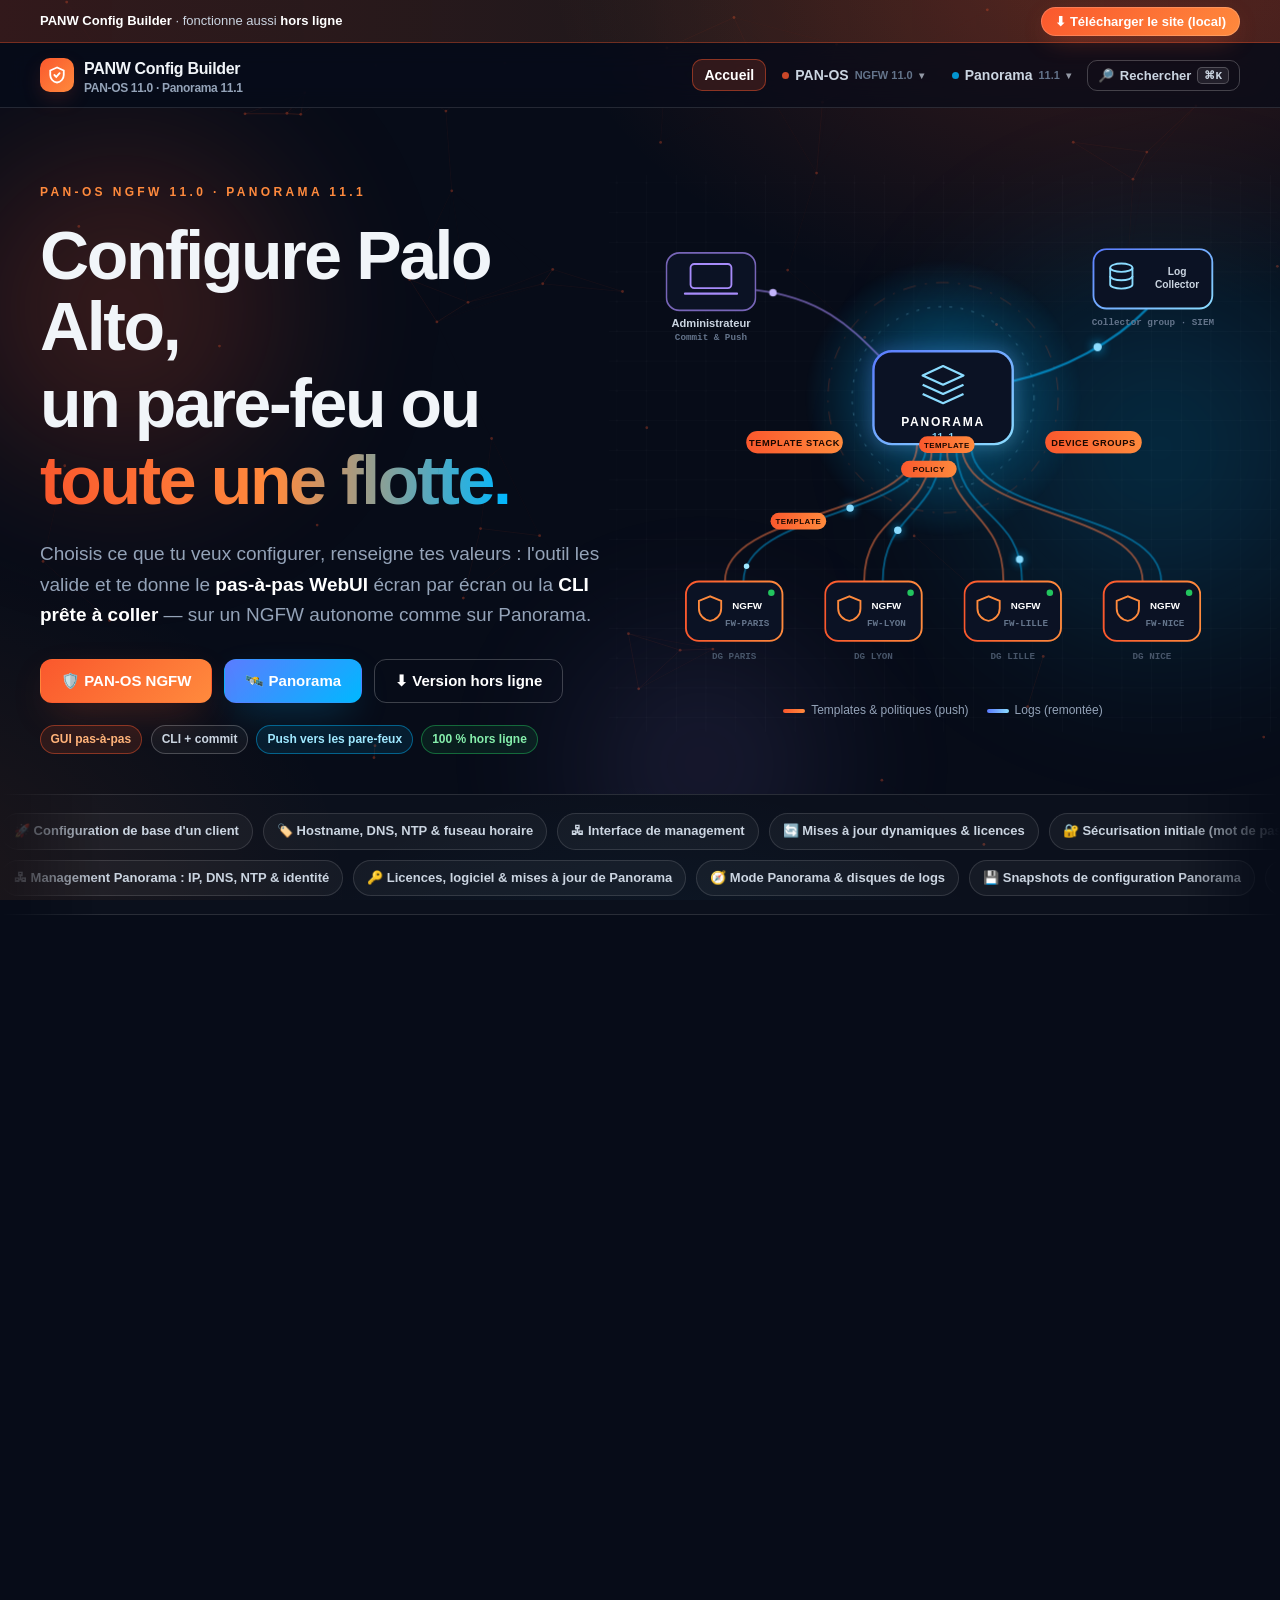
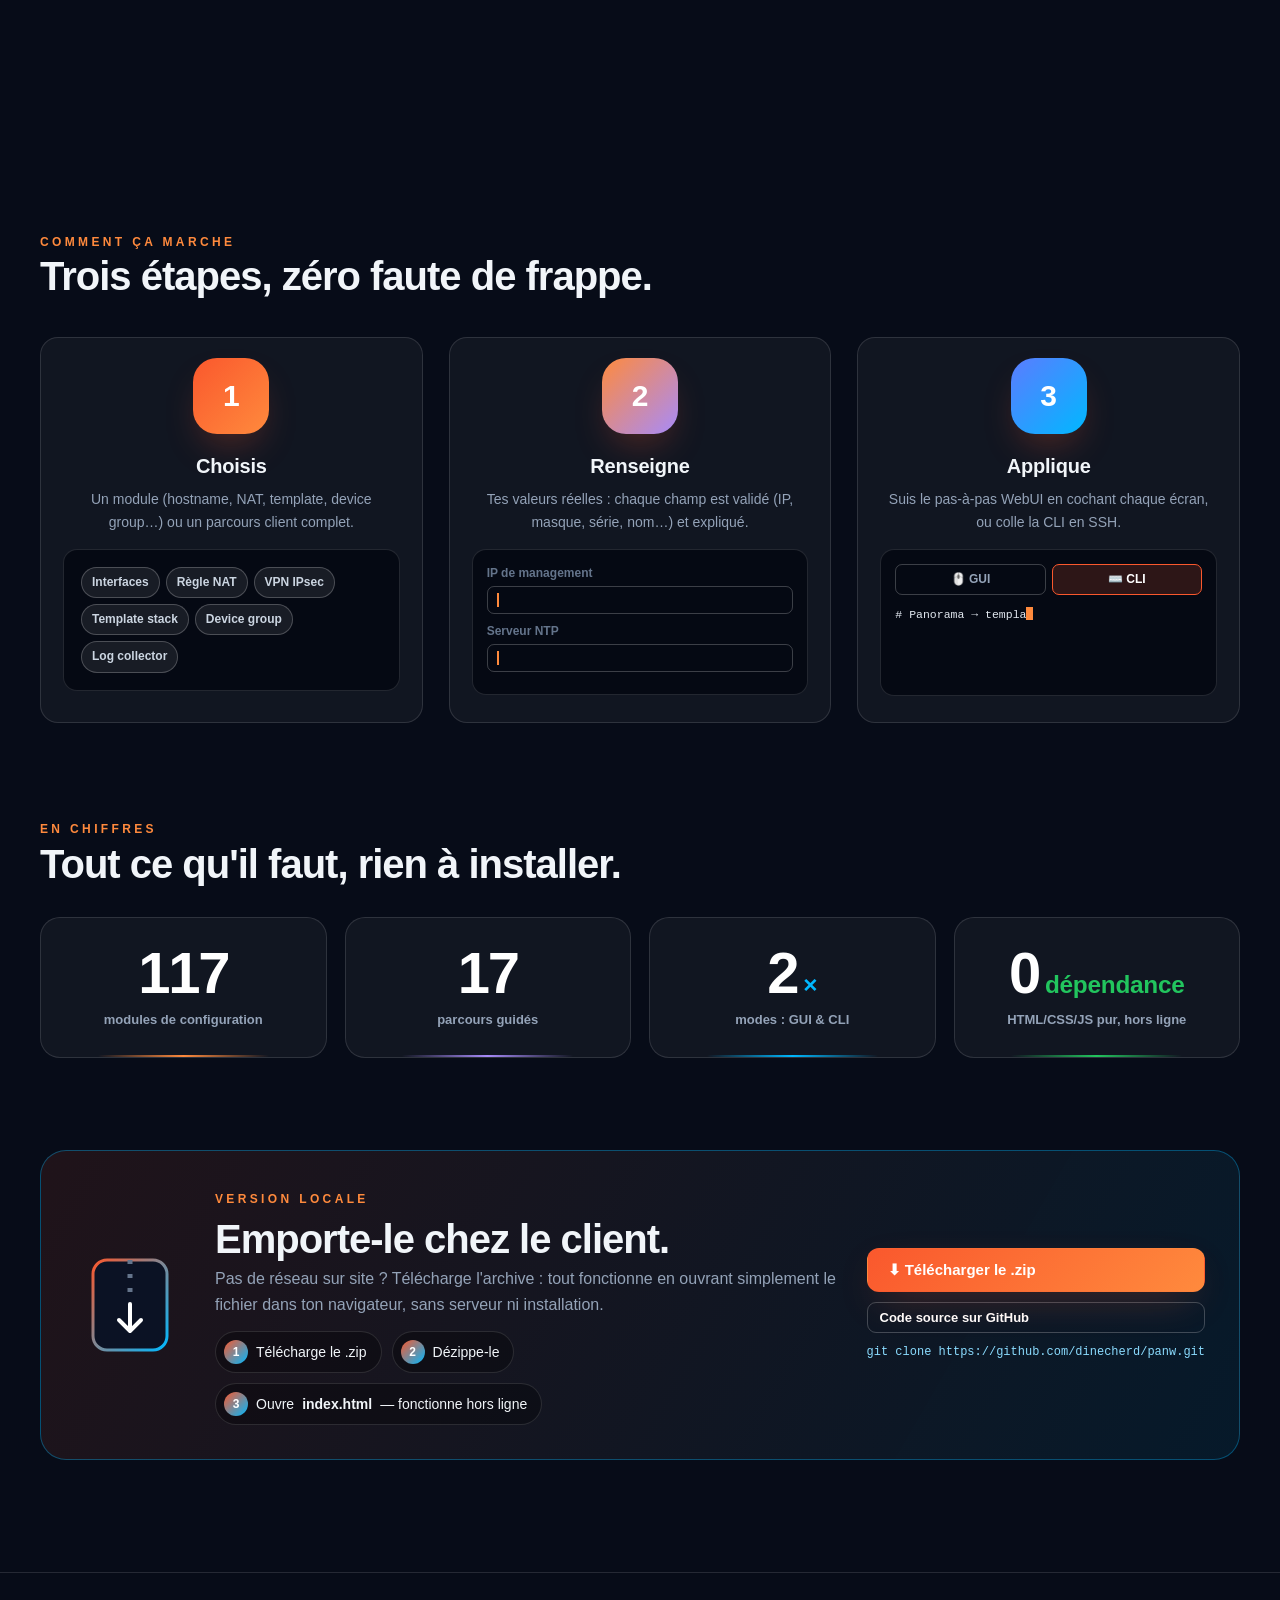
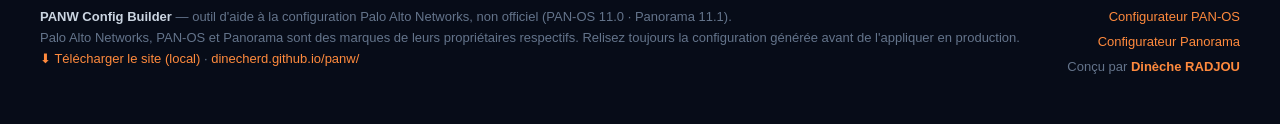
==== commit 08b64816: "PANW Config Builder : hub PAN-OS + Panorama 11.1 (49 modules, 9 parcours), parcours guidés, projet c" ====
--- a/index.html
+++ b/index.html
@@ -3,114 +3,194 @@
 <head>
 <meta charset="utf-8">
 <meta name="viewport" content="width=device-width,initial-scale=1">
-<title>PAN Config Builder</title>
-<meta name="description" content="Configurateur PAN-OS 11.0 : renseigne tes informations, obtiens le pas-à-pas WebUI avec validation ou la CLI prête à coller.">
+<title>PANW Config Builder</title>
+<meta name="description" content="PANW Config Builder : configurateur PAN-OS NGFW 11.0 et Panorama 11.1. Renseigne tes informations, obtiens le pas-à-pas WebUI avec validation ou la CLI prête à coller. Fonctionne hors ligne.">
 <link rel="stylesheet" href="assets/css/style.css">
-<style>
-  .hero{padding:80px 0 50px}
-  .hero .wrap{display:grid;grid-template-columns:1.05fr .95fr;gap:40px;align-items:center}
-  .hero h1{margin:14px 0 18px}
-  .topo{width:100%;height:auto;filter:drop-shadow(0 30px 60px rgba(0,0,0,.5))}
-  .topo .node rect{fill:#0B1224;stroke:var(--line2)}
-  .topo text{font:600 12px var(--font);fill:#CBD5E1}
-  .topo .lbl{font:800 10px var(--font);letter-spacing:.12em;fill:#06101f}
-  .topo .fw-core{animation:pulse-or 2.4s infinite}
-  .topo .pkt{filter:drop-shadow(0 0 6px var(--or2))}
-  .hdr-card{font:600 11px var(--mono)}
-  .hsearch{position:relative;margin-top:28px;max-width:560px}
-  .hsearch input{padding:16px 18px 16px 50px;font-size:17px;border-radius:16px;background:rgba(0,0,0,.45);border:1px solid rgba(250,88,45,.45);box-shadow:0 20px 50px -25px var(--or-glow)}
-  .hsearch::before{content:"🔎";position:absolute;left:18px;top:50%;transform:translateY(-50%);font-size:18px}
-  .hsug{position:absolute;left:0;right:0;top:calc(100% + 6px);background:#0B1224;border:1px solid var(--line2);border-radius:14px;overflow:hidden;z-index:20;box-shadow:var(--sh);display:none}
-  .hsug.show{display:block}
-  .hsug a{display:flex;gap:10px;align-items:center;padding:10px 14px;color:var(--tx);font-size:14px}
-  .hsug a:hover,.hsug a.sel{background:rgba(250,88,45,.14);text-decoration:none}
-  .hsug small{margin-left:auto;color:var(--mut2);font-weight:700}
-  .modes{display:grid;grid-template-columns:1fr 1fr;gap:16px;margin-top:26px;max-width:560px}
-  .modes div{padding:14px 16px;border-radius:14px;border:1px solid var(--line);background:var(--panel);font-size:14px;color:var(--mut)}
-  .modes b{display:block;color:#fff;font-size:15px;margin-bottom:2px}
-  .dash-t{display:flex;align-items:baseline;gap:10px;margin:34px 0 12px}
-  .dash-t b{font:900 13px var(--mono);color:var(--or2)}
-  .dash-t span{font-weight:750;color:var(--tx2)}
-  .mcard{padding:18px 18px 16px}.mcard .ico{width:42px;height:42px;font-size:20px;margin-bottom:10px}
-  .mcard h3{font-size:16px}.mcard p{font-size:13px}
-  .feat{display:flex;gap:10px;flex-wrap:wrap;margin-top:20px}
-  @media (max-width:900px){.hero .wrap{grid-template-columns:1fr}.hero{padding-top:44px}.modes{grid-template-columns:1fr}}
-</style>
+<link rel="stylesheet" href="assets/css/hub.css">
 </head>
 <body data-root="" data-page="home">
 <div id="site-nav"></div>
 
-<header class="hero">
+<!-- ================= HERO ================= -->
+<header class="hub-hero" id="hero">
+  <div class="hub-aurora" id="aurora" aria-hidden="true"><i></i><i></i><i></i></div>
   <div class="wrap">
     <div>
-      <span class="kicker fade-up">Configurateur PAN-OS 11.0</span>
-      <h1 class="fade-up" style="animation-delay:80ms">Tes infos en entrée.<br><span class="grad">Ta config en sortie.</span></h1>
-      <p class="lead fade-up" style="animation-delay:160ms">Hostname, interfaces, zones, règles de sécurité, NAT, profils, User-ID, décryptage, VPN… Renseigne tes valeurs, l'outil les valide et te donne la configuration prête à appliquer.</p>
-      <div class="hsearch fade-up" style="animation-delay:240ms">
-        <input type="text" id="hs" placeholder="Que veux-tu configurer ? (ex. NAT, hostname, VPN, interface)" aria-label="Rechercher un module" autocomplete="off">
-        <div class="hsug" id="hsug" role="listbox"></div>
-      </div>
-      <div class="modes fade-up" style="animation-delay:320ms">
-        <div><b>🖱️ Mode GUI</b>Les écrans WebUI étape par étape, chemins de menu, onglets et valeurs. Tu coches chaque étape faite.</div>
-        <div><b>⌨️ Mode CLI</b>Les commandes <code>set</code> prêtes à coller en SSH, avec commit et commandes de vérification.</div>
-      </div>
-    </div>
-    <div class="fade-up" style="animation-delay:200ms">
-<svg class="topo float" viewBox="0 0 520 400" role="img" aria-label="Schéma animé : un paquet passe de la zone Trust à la zone Untrust à travers le pare-feu, son adresse source est traduite">
-        <defs>
-          <linearGradient id="gOr" x1="0" x2="1"><stop offset="0" stop-color="#FA582D"/><stop offset="1" stop-color="#FF8A3D"/></linearGradient>
-          <filter id="glow"><feGaussianBlur stdDeviation="8"/></filter>
-        </defs>
-        <!-- zones -->
-        <rect x="10" y="40" width="150" height="320" rx="18" fill="rgba(34,197,94,.06)" stroke="rgba(34,197,94,.5)" stroke-dasharray="5 6"/>
-        <rect x="360" y="40" width="150" height="320" rx="18" fill="rgba(239,68,68,.06)" stroke="rgba(239,68,68,.5)" stroke-dasharray="5 6"/>
-        <rect x="40" y="26" width="80" height="22" rx="6" fill="#22C55E"/><text class="lbl" x="80" y="41" text-anchor="middle">TRUST</text>
-        <rect x="395" y="26" width="80" height="22" rx="6" fill="#EF4444"/><text class="lbl" x="435" y="41" text-anchor="middle">UNTRUST</text>
-        <!-- liens -->
-        <path id="path1" d="M110 200 H250 H410" fill="none" stroke="rgba(255,255,255,.18)" stroke-width="2"/>
-        <path d="M110 200 H410" fill="none" stroke="url(#gOr)" stroke-width="2" class="flow-line" opacity=".7"/>
-        <!-- client -->
-        <g class="node"><rect x="45" y="165" width="70" height="70" rx="14"/>
-          <path d="M63 185h34v22H63z M72 213h16" stroke="#38BDF8" stroke-width="2.5" fill="none" stroke-linecap="round"/>
-          <text x="80" y="258" text-anchor="middle">Client</text><text x="80" y="274" text-anchor="middle" style="fill:#64748B;font-size:10px">192.168.1.50</text></g>
-        <!-- internet -->
-        <g class="node"><rect x="400" y="165" width="70" height="70" rx="14"/>
-          <circle cx="435" cy="200" r="17" stroke="#F87171" stroke-width="2.5" fill="none"/><path d="M418 200h34 M435 183c-8 10-8 24 0 34 M435 183c8 10 8 24 0 34" stroke="#F87171" stroke-width="2" fill="none"/>
-          <text x="435" y="258" text-anchor="middle">Internet</text><text x="435" y="274" text-anchor="middle" style="fill:#64748B;font-size:10px">8.8.8.8</text></g>
-        <!-- firewall -->
-        <rect x="205" y="140" width="110" height="120" rx="20" fill="url(#gOr)" opacity=".35" filter="url(#glow)"/>
-        <g><rect class="fw-core" x="210" y="145" width="100" height="110" rx="18" fill="#0B1224" stroke="url(#gOr)" stroke-width="2.5"/>
-          <path d="M260 168 238 177v15c0 13 9.5 23 22 25 12.5-2 22-12 22-25v-15z" fill="none" stroke="#FF8A3D" stroke-width="2.5"/>
-          <path d="m250 193 7 7 13-13" fill="none" stroke="#FF8A3D" stroke-width="2.5" stroke-linecap="round"/>
-          <text x="260" y="238" text-anchor="middle" style="font-weight:800;fill:#fff">NGFW</text></g>
-        <!-- paquet -->
-        <g class="pkt"><circle r="7" fill="#FF8A3D"><animateMotion dur="3.6s" repeatCount="indefinite" path="M110 200 H410"/></circle></g>
-        <!-- en-têtes avant / après NAT -->
-        <g class="hdr-card">
-          <rect x="18" y="300" width="220" height="50" rx="10" fill="#050913" stroke="rgba(56,189,248,.45)"/>
-          <text x="30" y="320" style="fill:#38BDF8">AVANT NAT (pré-NAT)</text>
-          <text x="30" y="338" style="fill:#E2E8F0">src 192.168.1.50 → dst 8.8.8.8</text>
-          <rect x="282" y="300" width="220" height="50" rx="10" fill="#050913" stroke="rgba(250,88,45,.6)"/>
-          <text x="294" y="320" style="fill:#FF8A3D">APRÈS NAT (DIPP)</text>
-          <text x="294" y="338" style="fill:#E2E8F0">src 203.0.113.10 → dst 8.8.8.8</text>
-        </g>
-        <path d="M238 325 h44" stroke="#FF8A3D" stroke-width="2" marker-end="url(#a)"/>
-        <defs><marker id="a" viewBox="0 0 10 10" refX="8" refY="5" markerWidth="6" markerHeight="6" orient="auto"><path d="M0 0 10 5 0 10z" fill="#FF8A3D"/></marker></defs>
-        <text x="260" y="118" text-anchor="middle" style="fill:#94A3B8;font-size:11px">ethernet1/2 ◂ ▸ ethernet1/1</text>
-      </svg>    </div>
+      <span class="kicker fade-up">PAN-OS NGFW 11.0 · Panorama 11.1</span>
+      <h1 aria-label="Configure Palo Alto Networks, un pare-feu ou toute une flotte.">
+        <span class="l"><span>Configure Palo Alto,</span></span>
+        <span class="l"><span>un pare-feu ou</span></span>
+        <span class="l"><span class="grad-duo grad-anim">toute une flotte.</span></span>
+      </h1>
+      <p class="lead fade-up" style="animation-delay:.35s">Choisis ce que tu veux configurer, renseigne tes valeurs : l'outil les valide et te donne le <b style="color:#fff">pas-à-pas WebUI</b> écran par écran ou la <b style="color:#fff">CLI prête à coller</b> — sur un NGFW autonome comme sur Panorama.</p>
+      <div class="hub-cta fade-up" style="animation-delay:.45s">
+        <a class="btn primary" href="pages/pan-os.html">🛡️ PAN-OS NGFW</a>
+        <a class="btn cy" href="pages/panorama.html">🛰️ Panorama</a>
+        <a class="btn ghost" href="#dl">⬇ Version hors ligne</a>
+      </div>
+      <div class="hub-chips fade-up" style="animation-delay:.55s">
+        <span class="badge or">GUI pas-à-pas</span><span class="badge">CLI + commit</span><span class="badge cy">Push vers les pare-feux</span><span class="badge ok">100 % hors ligne</span>
+      </div>
+    </div>
+    <div class="fade-up" style="animation-delay:.2s">
+      <div class="hub-scene" id="scene-wrap">
+        <svg id="scene" viewBox="0 0 640 520" role="img" aria-label="Schéma animé : Panorama, au centre, pousse templates et politiques vers quatre pare-feux ; les logs remontent vers Panorama et le log collector."></svg>
+      </div>
+      <div class="hub-legend" aria-hidden="true">
+        <span><i style="background:linear-gradient(90deg,#FA582D,#FF8A3D)"></i>Templates & politiques (push)</span>
+        <span><i style="background:linear-gradient(90deg,#5B7CFF,#8BDCFF)"></i>Logs (remontée)</span>
+      </div>
+    </div>
   </div>
 </header>
 
-<section style="padding-top:20px">
-  <div class="wrap">
-    <span class="kicker" data-reveal>Tous les modules</span>
-    <h2 data-reveal>Choisis ce que tu configures</h2>
-    <div class="feat" data-reveal>
-      <a class="btn primary sm" href="pages/simulateur-nat.html">🔀 Assistant NAT animé</a>
-      <a class="btn sm" href="pages/simulateur-securite.html">🛡️ Assistant règle de sécurité + test de flux</a>
-      <a class="btn sm ghost" href="pages/configurateur.html">Ouvrir le configurateur →</a>
-    </div>
-    <div id="dash"></div>
+<div class="hub-marquee" id="marquee" hidden aria-label="Aperçu des modules disponibles">
+  <div class="trk o" id="mq1"></div>
+  <div class="trk rev c" id="mq2"></div>
+</div>
+
+<!-- ================= PRODUITS ================= -->
+<section id="produits">
+  <div class="wrap">
+    <span class="kicker" data-reveal>Deux produits, un seul outil</span>
+    <h2 data-reveal>Par quoi commences-tu ?</h2>
+    <p class="lead" data-reveal>Un pare-feu géré en local ou une flotte pilotée depuis Panorama : chaque produit a son configurateur, ses parcours guidés et ses explications.</p>
+    <div class="prod-grid">
+      <div data-reveal="left"><article class="prod" data-ptilt>
+        <div class="p-head">
+          <div class="p-ico"><svg viewBox="0 0 24 24" fill="none" stroke="#fff" stroke-width="2.2" stroke-linecap="round" stroke-linejoin="round"><path d="M12 2 3 6v6c0 5 3.8 9.4 9 10 5.2-.6 9-5 9-10V6z"/><path d="m8.5 12 2.5 2.5 4.5-5"/></svg></div>
+          <div><div class="p-sub">NGFW · PAN-OS 11.0</div><h3>Pare-feu PAN-OS</h3></div>
+        </div>
+        <div class="p-art" aria-hidden="true">
+          <svg viewBox="0 0 400 150">
+            <rect x="8" y="30" width="110" height="90" rx="14" fill="rgba(34,197,94,.07)" stroke="rgba(34,197,94,.55)" stroke-dasharray="4 5"/>
+            <rect x="282" y="30" width="110" height="90" rx="14" fill="rgba(239,68,68,.07)" stroke="rgba(239,68,68,.55)" stroke-dasharray="4 5"/>
+            <text x="63" y="22" text-anchor="middle" style="font:800 10px var(--font);fill:#22C55E;letter-spacing:.12em">TRUST</text>
+            <text x="337" y="22" text-anchor="middle" style="font:800 10px var(--font);fill:#EF4444;letter-spacing:.12em">UNTRUST</text>
+            <path d="M60 75 H340" stroke="rgba(255,255,255,.15)" stroke-width="2"/>
+            <path d="M60 75 H340" stroke="#FF8A3D" stroke-width="2" class="flow-line"/>
+            <circle cx="60" cy="75" r="16" fill="#0B1224" stroke="#38BDF8" stroke-width="2"/>
+            <circle cx="340" cy="75" r="16" fill="#0B1224" stroke="#F87171" stroke-width="2"/>
+            <rect x="160" y="35" width="80" height="80" rx="18" fill="#0B1224" stroke="#FA582D" stroke-width="2.5"/>
+            <path d="M200 52 184 59v11c0 9.5 7 16.8 16 18.2 9-1.4 16-8.7 16-18.2V59z" fill="none" stroke="#FF8A3D" stroke-width="2.4"/>
+            <path d="m193 71 5 5 9-9" fill="none" stroke="#FF8A3D" stroke-width="2.4" stroke-linecap="round"/>
+            <circle r="5" fill="#FF8A3D"><animateMotion dur="2.8s" repeatCount="indefinite" path="M60 75 H340"/></circle>
+          </svg>
+        </div>
+        <div class="p-num"><div><b data-n="pan">—</b><span>modules</span></div><div><b data-n="panSc">—</b><span>parcours guidés</span></div><div><b>2</b><span>assistants animés</span></div></div>
+        <ul>
+          <li>Système, interfaces, zones, routage, règles de sécurité & NAT</li>
+          <li>App-ID, profils, URL Filtering, WildFire, User-ID, décryptage</li>
+          <li>VPN IPsec, GlobalProtect, HA, logs & rapports</li>
+        </ul>
+        <div class="p-cta"><a class="btn primary" href="pages/pan-os.html">Découvrir →</a><a class="btn ghost" href="pages/configurateur.html">Configurateur</a></div>
+      </article></div>
+
+      <div data-reveal="right"><article class="prod cyan" data-ptilt>
+        <div class="p-head">
+          <div class="p-ico"><svg viewBox="0 0 24 24" fill="none" stroke="#fff" stroke-width="2.2" stroke-linecap="round" stroke-linejoin="round"><path d="m12 3 9 4.5-9 4.5-9-4.5z"/><path d="m3 12 9 4.5 9-4.5"/><path d="m3 16.5 9 4.5 9-4.5"/></svg></div>
+          <div><div class="p-sub">Gestion centralisée · 11.1</div><h3>Panorama</h3></div>
+        </div>
+        <div class="p-art" aria-hidden="true">
+          <svg viewBox="0 0 400 150">
+            <g stroke="rgba(139,220,255,.45)" stroke-width="2" fill="none">
+              <path d="M200 46 C200 80, 70 70, 70 108"/><path d="M200 46 V108"/><path d="M200 46 C200 80, 330 70, 330 108"/>
+            </g>
+            <g stroke="#00B8FF" stroke-width="2" fill="none" class="flow-line"><path d="M200 46 C200 80, 70 70, 70 108"/><path d="M200 46 V108"/><path d="M200 46 C200 80, 330 70, 330 108"/></g>
+            <rect x="150" y="12" width="100" height="36" rx="11" fill="#0B1224" stroke="#00B8FF" stroke-width="2.4"/>
+            <text x="200" y="35" text-anchor="middle" style="font:900 11px var(--font);fill:#9FE8FF;letter-spacing:.12em">PANORAMA</text>
+            <g style="font:800 10px var(--font);fill:#fff">
+              <rect x="30" y="108" width="80" height="32" rx="10" fill="#0B1224" stroke="#FA582D" stroke-width="2"/><text x="70" y="128" text-anchor="middle">FW-PARIS</text>
+              <rect x="160" y="108" width="80" height="32" rx="10" fill="#0B1224" stroke="#FA582D" stroke-width="2"/><text x="200" y="128" text-anchor="middle">FW-LYON</text>
+              <rect x="290" y="108" width="80" height="32" rx="10" fill="#0B1224" stroke="#FA582D" stroke-width="2"/><text x="330" y="128" text-anchor="middle">FW-NICE</text>
+            </g>
+            <circle r="4.5" fill="#8BDCFF"><animateMotion dur="2.4s" repeatCount="indefinite" path="M200 46 C200 80, 70 70, 70 108"/></circle>
+            <circle r="4.5" fill="#8BDCFF" visibility="hidden"><set attributeName="visibility" to="visible" begin=".8s"/><animateMotion dur="2.4s" begin=".8s" repeatCount="indefinite" path="M200 46 V108"/></circle>
+            <circle r="4.5" fill="#8BDCFF" visibility="hidden"><set attributeName="visibility" to="visible" begin="1.6s"/><animateMotion dur="2.4s" begin="1.6s" repeatCount="indefinite" path="M200 46 C200 80, 330 70, 330 108"/></circle>
+          </svg>
+        </div>
+        <div class="p-num"><div><b data-n="pano">—</b><span>modules</span></div><div><b data-n="panoSc">—</b><span>cas d'usage clients</span></div><div><b>10</b><span>chapitres</span></div></div>
+        <ul>
+          <li>Mise en service, ajout & migration de pare-feux, déploiement des mises à jour</li>
+          <li>Templates, template stacks & variables · device groups & héritage</li>
+          <li>Log collectors, SIEM, rôles & access domains, HA, dépannage</li>
+        </ul>
+        <div class="p-cta"><a class="btn cy" href="pages/panorama.html">Découvrir →</a><a class="btn ghost" href="pages/panorama-configurateur.html">Configurateur</a></div>
+      </article></div>
+    </div>
+  </div>
+</section>
+
+<!-- ================= COMMENT ÇA MARCHE ================= -->
+<section id="how">
+  <div class="wrap">
+    <span class="kicker" data-reveal>Comment ça marche</span>
+    <h2 data-reveal>Trois étapes, zéro faute de frappe.</h2>
+    <div class="how">
+      <div class="how-line" data-reveal aria-hidden="true"><svg viewBox="0 0 1000 12" preserveAspectRatio="none"><defs><linearGradient id="hw-g" x1="0" x2="1"><stop offset="0" stop-color="#FA582D"/><stop offset=".5" stop-color="#A78BFA"/><stop offset="1" stop-color="#00B8FF"/></linearGradient></defs><path d="M0 6 H1000" stroke="url(#hw-g)" stroke-width="3" stroke-linecap="round" fill="none"/></svg></div>
+      <div class="card st3" data-reveal data-delay="0">
+        <div class="num">1</div><h3>Choisis</h3>
+        <p class="mut">Un module (hostname, NAT, template, device group…) ou un parcours client complet.</p>
+        <div class="demo" aria-hidden="true">
+          <span class="chip">Interfaces</span><span class="chip pick">Règle NAT</span><span class="chip">VPN IPsec</span><span class="chip">Template stack</span><span class="chip">Device group</span><span class="chip">Log collector</span>
+        </div>
+      </div>
+      <div class="card st3" data-reveal data-delay="150">
+        <div class="num">2</div><h3>Renseigne</h3>
+        <p class="mut">Tes valeurs réelles : chaque champ est validé (IP, masque, série, nom…) et expliqué.</p>
+        <div class="demo" aria-hidden="true">
+          <div class="fld"><span>IP de management</span><div><em>10.1.1.10/24</em></div></div>
+          <div class="fld"><span>Serveur NTP</span><div><em>pool.ntp.org</em></div></div>
+        </div>
+      </div>
+      <div class="card st3" data-reveal data-delay="300">
+        <div class="num">3</div><h3>Applique</h3>
+        <p class="mut">Suis le pas-à-pas WebUI en cochant chaque écran, ou colle la CLI en SSH.</p>
+        <div class="demo" aria-hidden="true">
+          <div class="tabs"><b id="tb-gui">🖱️ GUI</b><b id="tb-cli" class="on">⌨️ CLI</b></div>
+          <div class="term" id="term"></div>
+        </div>
+      </div>
+    </div>
+  </div>
+</section>
+
+<!-- ================= CHIFFRES ================= -->
+<section id="stats" style="padding-top:20px">
+  <div class="wrap">
+    <span class="kicker" data-reveal>En chiffres</span>
+    <h2 data-reveal>Tout ce qu'il faut, rien à installer.</h2>
+    <div class="kpis">
+      <div class="kpi" data-reveal data-delay="0"><b data-n="all" data-fallback="68">0</b><span>modules de configuration</span></div>
+      <div class="kpi" data-reveal data-delay="100" style="--sc:#A78BFA"><b data-n="sc" data-fallback="9">0</b><span>parcours guidés</span></div>
+      <div class="kpi" data-reveal data-delay="200" style="--sc:var(--cy)"><b><span data-n="2">0</span><small>×</small></b><span>modes : GUI & CLI</span></div>
+      <div class="kpi" data-reveal data-delay="300" style="--sc:var(--ok)"><b><span data-n="0">0</span><small>dépendance</small></b><span>HTML/CSS/JS pur, hors ligne</span></div>
+    </div>
+  </div>
+</section>
+
+<!-- ================= TÉLÉCHARGEMENT ================= -->
+<section id="dl" style="padding-top:20px">
+  <div class="wrap">
+    <div class="dl" data-reveal="zoom">
+      <svg class="dl-ico" viewBox="0 0 110 110" aria-hidden="true">
+        <defs><linearGradient id="dl-g" x1="0" y1="0" x2="1" y2="1"><stop offset="0" stop-color="#FA582D"/><stop offset="1" stop-color="#00B8FF"/></linearGradient></defs>
+        <rect x="18" y="10" width="74" height="90" rx="14" fill="#0B1224" stroke="url(#dl-g)" stroke-width="3"/>
+        <path d="M55 10v8m0 6v8m0 6v8" stroke="#64748B" stroke-width="5" stroke-dasharray="4 4"/>
+        <g class="zip-arrow"><path d="M55 54v26" stroke="#fff" stroke-width="4" stroke-linecap="round"/><path d="m44 70 11 11 11-11" fill="none" stroke="#fff" stroke-width="4" stroke-linecap="round" stroke-linejoin="round"/></g>
+      </svg>
+      <div>
+        <span class="kicker">Version locale</span>
+        <h2 style="margin:6px 0 4px">Emporte-le chez le client.</h2>
+        <p class="mut">Pas de réseau sur site ? Télécharge l'archive : tout fonctionne en ouvrant simplement le fichier dans ton navigateur, sans serveur ni installation.</p>
+        <ol><li>Télécharge le .zip</li><li>Dézippe-le</li><li>Ouvre <b>index.html</b> — fonctionne hors ligne</li></ol>
+      </div>
+      <div class="dl-btns">
+        <a class="btn primary" href="https://github.com/dinecherd/panw/archive/refs/heads/main.zip">⬇ Télécharger le .zip</a>
+        <a class="btn ghost sm" href="https://github.com/dinecherd/panw" rel="noopener">Code source sur GitHub</a>
+        <code>git clone https://github.com/dinecherd/panw.git</code>
+      </div>
+    </div>
   </div>
 </section>
 
@@ -124,41 +204,175 @@
 <script src="assets/js/modules/m08-m10.js"></script>
 <script src="assets/js/modules/m11-m14.js"></script>
 <script src="assets/js/modules/sup.js"></script>
+<script src="assets/js/modules/scenarios.js"></script>
+<script src="assets/js/panorama/p01-p03.js"></script>
+<script src="assets/js/panorama/p04-p06.js"></script>
+<script src="assets/js/panorama/p07-p10.js"></script>
+<script src="assets/js/panorama/scenarios.js"></script>
 <script>
-  const C = PAN.cfg, mods = C.list, link = d => "pages/configurateur.html#" + d.id;
-  // grille de tous les modules, groupés par catégorie
-  const groups = {};
-  mods.forEach(d => (groups[d.module] = groups[d.module] || []).push(d));
-  document.getElementById("dash").innerHTML = Object.keys(groups).sort(C.modSort).map(m => `
-    <div class="dash-t" data-reveal><span>${PAN.esc(C.MODNAMES[m] || m)}</span></div>
-    <div class="grid g4">${groups[m].map((d, i) => `
-      <a class="card hover mcard" href="${link(d)}" data-reveal data-delay="${i * 50}">
-        <div class="ico">${d.icon || "⚙️"}</div><h3>${PAN.esc(d.title)}</h3><p class="mut">${PAN.esc(d.desc || "")}</p></a>`).join("")}</div>`).join("");
-  PAN.reveal();
-
-  // recherche avec suggestions (clavier ↑ ↓ Entrée)
-  const hs = document.getElementById("hs"), sug = document.getElementById("hsug");
-  let sel = 0, hits = [];
-  const norm = s => s.toLowerCase().normalize("NFD").replace(/[̀-ͯ]/g, "");
-  function render() {
-    const f = norm(hs.value.trim());
-    hits = f ? mods.filter(d => norm(d.title + " " + d.module + " " + (d.desc || "") + " " + (d.tags || "")).includes(f)).slice(0, 8) : [];
-    sel = 0;
-    sug.innerHTML = hits.map((d, i) => `<a href="${link(d)}" class="${i ? "" : "sel"}" role="option">${d.icon || "⚙️"} ${PAN.esc(d.title)}<small>${d.module}</small></a>`).join("")
-      || (f ? `<a href="pages/configurateur.html">Aucun résultat — voir tous les modules</a>` : "");
-    sug.classList.toggle("show", !!f);
+(function () {
+  const reduce = matchMedia("(prefers-reduced-motion: reduce)").matches;
+  const fine = matchMedia("(pointer: fine)").matches;
+  const esc = s => (window.PAN && PAN.esc ? PAN.esc(s) : String(s));
+
+  /* ---------- scène d'architecture (SVG généré) ---------- */
+  const svg = document.getElementById("scene");
+  const FW = [{ x: 95, n: "FW-PARIS" }, { x: 245, n: "FW-LYON" }, { x: 395, n: "FW-LILLE" }, { x: 545, n: "FW-NICE" }];
+  const push = (f, i) => { const dx = (i - 1.5) * 16; return `M${316 + dx} 250 C${316 + dx} 330, ${f.x - 10} 320, ${f.x - 10} 398`; };
+  const logp = (f, i) => { const dx = (i - 1.5) * 16; return `M${f.x + 10} 398 C${f.x + 10} 320, ${326 + dx} 330, ${326 + dx} 250`; };
+  const toColl = "M395 182 C450 170, 505 140, 540 104";
+  const fromAdm = "M118 84 C190 92, 222 126, 252 156";
+  let h = `<defs>
+    <linearGradient id="hs-or" x1="0" x2="1"><stop offset="0" stop-color="#FA582D"/><stop offset="1" stop-color="#FF8A3D"/></linearGradient>
+    <linearGradient id="hs-cy" x1="0" y1="0" x2="1" y2="1"><stop offset="0" stop-color="#5B7CFF"/><stop offset="1" stop-color="#8BDCFF"/></linearGradient>
+    <radialGradient id="hs-halo"><stop offset="0" stop-color="rgba(0,184,255,.45)"/><stop offset="1" stop-color="rgba(0,184,255,0)"/></radialGradient>
+    <pattern id="hs-grid" width="32" height="32" patternUnits="userSpaceOnUse"><path d="M32 0H0V32" fill="none" stroke="rgba(255,255,255,.05)"/></pattern>
+  </defs>
+  <g class="ly" data-d="4"><rect x="-40" y="-40" width="720" height="600" fill="url(#hs-grid)"/></g>
+  <g class="ly" data-d="9">
+    <circle cx="320" cy="200" r="150" fill="url(#hs-halo)"/>
+    <circle class="ring" cx="320" cy="200" r="98" fill="none" stroke="rgba(139,220,255,.35)" stroke-dasharray="3 9"/>
+    <circle class="ring r2" cx="320" cy="200" r="124" fill="none" stroke="rgba(250,88,45,.25)" stroke-dasharray="14 10 2 10"/>
+    ${FW.map((f, i) => `<path class="draw" style="animation-delay:${.4 + i * .12}s" d="${push(f, i)}" fill="none" stroke="rgba(250,120,70,.55)" stroke-width="2"/>
+      <path class="draw" style="animation-delay:${.6 + i * .12}s" d="${logp(f, i)}" fill="none" stroke="rgba(0,184,255,.45)" stroke-width="2" stroke-dasharray="3 6"/>`).join("")}
+    <path class="draw" style="animation-delay:.9s" d="${toColl}" fill="none" stroke="rgba(0,184,255,.6)" stroke-width="2.5"/>
+    <path class="draw" style="animation-delay:.3s" d="${fromAdm}" fill="none" stroke="rgba(167,139,250,.6)" stroke-width="2" stroke-dasharray="5 6"/>
+  </g>
+  <g class="ly" data-d="16">
+    <!-- admin -->
+    <g class="pop" style="animation-delay:.2s"><rect x="22" y="44" width="96" height="62" rx="14" fill="#0B1224" stroke="rgba(167,139,250,.7)" stroke-width="1.8"/>
+      <rect x="48" y="56" width="44" height="26" rx="4" fill="none" stroke="#A78BFA" stroke-width="2"/><path d="M42 88h56" stroke="#A78BFA" stroke-width="2.4" stroke-linecap="round"/>
+      <text x="70" y="124" text-anchor="middle">Administrateur</text><text class="t-s" x="70" y="138" text-anchor="middle">Commit & Push</text></g>
+    <!-- log collector -->
+    <g class="pop" style="animation-delay:.5s"><rect x="482" y="40" width="128" height="64" rx="14" fill="#0B1224" stroke="url(#hs-cy)" stroke-width="2"/>
+      <g fill="none" stroke="#8BDCFF" stroke-width="2"><ellipse cx="512" cy="60" rx="12" ry="4.5"/><path d="M500 60v18c0 2.5 5.4 4.5 12 4.5s12-2 12-4.5V60"/><path d="M500 69c0 2.5 5.4 4.5 12 4.5s12-2 12-4.5"/></g>
+      <text x="572" y="68" text-anchor="middle" style="font-size:11px">Log</text><text x="572" y="82" text-anchor="middle" style="font-size:11px">Collector</text>
+      <text class="t-s" x="546" y="122" text-anchor="middle">Collector group · SIEM</text></g>
+    <!-- pare-feux -->
+    ${FW.map((f, i) => `<g class="pop" style="animation-delay:${.6 + i * .1}s">
+      <rect x="${f.x - 52}" y="398" width="104" height="64" rx="14" fill="#0B1224" stroke="url(#hs-or)" stroke-width="2"/>
+      <path d="M${f.x - 26} 414 l-12 5v8c0 7 5 12.4 12 13.4 7-1 12-6.4 12-13.4v-8z" fill="none" stroke="#FF8A3D" stroke-width="2"/>
+      <text x="${f.x + 14}" y="428" text-anchor="middle" style="font-size:10.5px;font-weight:800;fill:#fff">NGFW</text>
+      <circle class="led" style="animation-delay:${i * .4}s" cx="${f.x + 40}" cy="410" r="3.5" fill="#22C55E"/>
+      <text class="t-s" x="${f.x + 14}" y="446" text-anchor="middle">${f.n}</text>
+      <text class="t-s" x="${f.x}" y="482" text-anchor="middle" style="fill:#475569">DG ${f.n.slice(3)}</text></g>`).join("")}
+    <!-- panorama -->
+    <g class="pop" style="animation-delay:.1s">
+      <rect x="240" y="146" width="160" height="108" rx="22" fill="url(#hs-cy)" opacity=".25" style="filter:blur(10px)"/>
+      <rect x="245" y="150" width="150" height="100" rx="20" fill="#0B1224" stroke="url(#hs-cy)" stroke-width="2.6"/>
+      <g fill="none" stroke="#8BDCFF" stroke-width="2.4" stroke-linejoin="round"><path d="m320 166 22 10-22 10-22-10z"/><path d="m298 186 22 10 22-10"/><path d="m298 196 22 10 22-10"/></g>
+      <text class="t-h" x="320" y="230" text-anchor="middle">PANORAMA</text>
+      <text class="t-s" x="320" y="244" text-anchor="middle" style="fill:#8BDCFF">11.1</text>
+    </g>
+  </g>
+  <g class="ly" data-d="28">
+    <g class="bob"><g class="pill"><rect x="108" y="236" width="104" height="24" rx="12" fill="url(#hs-or)"/><text x="160" y="252" text-anchor="middle">TEMPLATE STACK</text></g></g>
+    <g class="bob b2"><g class="pill"><rect x="430" y="236" width="104" height="24" rx="12" fill="url(#hs-or)"/><text x="482" y="252" text-anchor="middle">DEVICE GROUPS</text></g></g>
+  </g>`;
+  if (!reduce) {
+    h += `<g>` + FW.map((f, i) => `
+      <g class="pill" visibility="hidden"><set attributeName="visibility" to="visible" begin="${1.6 + i * .85}s"/><rect x="-30" y="-9" width="60" height="18" rx="9" fill="url(#hs-or)"/><text y="3.5" text-anchor="middle" style="font-size:8.5px">${i % 2 ? "POLICY" : "TEMPLATE"}</text>
+        <animateMotion dur="3.4s" begin="${1.6 + i * .85}s" repeatCount="indefinite" path="${push(f, i)}" keyTimes="0;1" calcMode="spline" keySplines=".5 0 .5 1"/></g>
+      <circle r="4" fill="#8BDCFF" visibility="hidden" style="filter:drop-shadow(0 0 5px #00B8FF)"><set attributeName="visibility" to="visible" begin="${2 + i * .55}s"/><animateMotion dur="2.6s" begin="${2 + i * .55}s" repeatCount="indefinite" path="${logp(f, i)}"/></circle>
+      <circle r="3" fill="#9FE8FF" visibility="hidden"><set attributeName="visibility" to="visible" begin="${3.3 + i * .55}s"/><animateMotion dur="2.6s" begin="${3.3 + i * .55}s" repeatCount="indefinite" path="${logp(f, i)}"/></circle>`).join("") + `
+      <circle r="4.5" fill="#8BDCFF" visibility="hidden" style="filter:drop-shadow(0 0 6px #00B8FF)"><set attributeName="visibility" to="visible" begin="2.4s"/><animateMotion dur="1.8s" begin="2.4s" repeatCount="indefinite" path="${toColl}"/></circle>
+      <circle r="4" fill="#C4B5FD" visibility="hidden"><set attributeName="visibility" to="visible" begin="1s"/><animateMotion dur="2.2s" begin="1s" repeatCount="indefinite" path="${fromAdm}"/></circle></g>`;
   }
-  hs.addEventListener("input", render);
-  hs.addEventListener("keydown", e => {
-    const items = sug.querySelectorAll("a");
-    if (e.key === "ArrowDown" || e.key === "ArrowUp") {
-      e.preventDefault(); if (!items.length) return;
-      sel = (sel + (e.key === "ArrowDown" ? 1 : -1) + items.length) % items.length;
-      items.forEach((a, i) => a.classList.toggle("sel", i === sel));
-    } else if (e.key === "Enter" && items[sel]) location.href = items[sel].href;
-    else if (e.key === "Escape") sug.classList.remove("show");
+  svg.innerHTML = h;
+  if (reduce) document.querySelectorAll("svg").forEach(x => { try { x.pauseAnimations(); } catch (e) { /* SMIL indisponible */ } });
+
+  /* ---------- parallax (souris + scroll) ---------- */
+  if (!reduce) {
+    const hero = document.getElementById("hero"), layers = svg.querySelectorAll(".ly"), aur = document.getElementById("aurora");
+    if (fine) hero.addEventListener("pointermove", e => {
+      const r = hero.getBoundingClientRect(), x = (e.clientX - r.left) / r.width - .5, y = (e.clientY - r.top) / r.height - .5;
+      layers.forEach(l => { const d = +l.dataset.d; l.style.transform = `translate(${-x * d}px,${-y * d}px)`; });
+    });
+    let tk = false;
+    addEventListener("scroll", () => {
+      if (tk) return; tk = true;
+      requestAnimationFrame(() => { tk = false; const y = scrollY; if (y < innerHeight * 1.2) aur.style.transform = `translateY(${y * .35}px)`; });
+    }, { passive: true });
+  }
+
+  /* ---------- tilt 3D des cartes produit ---------- */
+  if (!reduce && fine) document.querySelectorAll("[data-ptilt]").forEach(c => {
+    c.addEventListener("pointermove", e => {
+      const r = c.getBoundingClientRect(), x = (e.clientX - r.left) / r.width, y = (e.clientY - r.top) / r.height;
+      c.classList.add("tilting");
+      c.style.setProperty("--ry", (x - .5) * 12 + "deg"); c.style.setProperty("--rx", (.5 - y) * 10 + "deg");
+      c.style.setProperty("--gx", x * 100 + "%"); c.style.setProperty("--gy", y * 100 + "%");
+    });
+    c.addEventListener("pointerleave", () => { c.classList.remove("tilting"); c.style.setProperty("--rx", "0deg"); c.style.setProperty("--ry", "0deg"); });
   });
-  document.addEventListener("click", e => { if (!e.target.closest(".hsearch")) sug.classList.remove("show"); });
+
+  /* ---------- démo terminal (étape 3) ---------- */
+  const term = document.getElementById("term"), tg = document.getElementById("tb-gui"), tc = document.getElementById("tb-cli");
+  const LINES = [
+    ['<span class="c"># Panorama → template</span>', 0],
+    ['<span class="k">set</span> template <span class="n">T-Paris</span> config devices …', 1],
+    ['<span class="k">set</span> device-group <span class="n">DG-Paris</span> pre-rulebase …', 1],
+    ['<span class="k">commit</span>', 1],
+    ['<span class="k">commit-all</span> template-stack <span class="n">TS-Paris</span>', 1],
+  ];
+  const GUI = "☑ Panorama › Templates › Add\n☑ Network › Interfaces (Template T-Paris)\n☑ Policies › Security › Pre Rules\n☐ Commit › Commit and Push";
+  if (reduce) term.innerHTML = LINES.map(l => l[0]).join("\n");
+  else {
+    let li = 0, ci = 0, cli = true;
+    const strip = s => s.replace(/<[^>]+>/g, "");
+    const tick = () => {
+      if (!cli) { cli = true; tc.classList.add("on"); tg.classList.remove("on"); li = ci = 0; term.innerHTML = ""; return setTimeout(tick, 300); }
+      if (li >= LINES.length) { setTimeout(() => { cli = false; tg.classList.add("on"); tc.classList.remove("on"); term.textContent = GUI; setTimeout(tick, 2600); }, 1600); return; }
+      const full = LINES[li][0], plain = strip(full);
+      ci++;
+      const done = LINES.slice(0, li).map(l => l[0]).join("\n");
+      term.innerHTML = (done ? done + "\n" : "") + (ci >= plain.length ? full : esc(plain.slice(0, ci))) + '<span class="cur"></span>';
+      if (ci >= plain.length) { li++; ci = 0; setTimeout(tick, 380); } else setTimeout(tick, 28);
+    };
+    const io = "IntersectionObserver" in window ? new IntersectionObserver(es => { if (es[0].isIntersecting) { io.disconnect(); tick(); } }) : null;
+    io ? io.observe(term) : tick();
+  }
+
+  /* ---------- données : modules & parcours ---------- */
+  const C = window.PAN && PAN.cfg;
+  const list = (C && C.list) || [];
+  const isPano = d => /^P\d/.test(d.module || "") || /^p\d/.test(d.id || "");
+  const panMods = list.filter(d => !isPano(d)), panoMods = list.filter(isPano);
+  let sc = C ? (C.scenarios || C.scenarioList || []) : [];
+  if (typeof sc === "function") { try { sc = sc(); } catch (e) { sc = []; } }
+  if (sc && !Array.isArray(sc)) sc = Object.values(sc);
+  sc = (sc || []).filter(s => s && s.id);
+  if (!sc.some(s => /^pano-/.test(s.id)) && PAN.panoramaScenarios) sc = sc.concat(PAN.panoramaScenarios);
+  const panoSc = sc.filter(s => /^pano-/.test(s.id) || (s.steps || []).some(id => /^p\d/.test(id)));
+  const N = { pan: panMods.length, pano: panoMods.length, all: list.length, sc: sc.length, panSc: sc.length - panoSc.length, panoSc: panoSc.length };
+
+  /* ---------- marquee ---------- */
+  if (list.length) {
+    const chip = (d, href, hid) => `<a href="${href}#${encodeURIComponent(d.id)}"${hid ? ' aria-hidden="true" tabindex="-1"' : ""}>${d.icon || "⚙️"} ${esc(d.title)}</a>`;
+    const fill = (el, mods, href) => { if (!mods.length) { el.remove(); return; } const a = mods.slice(0, 30); el.innerHTML = a.map(d => chip(d, href)).join("") + a.map(d => chip(d, href, 1)).join(""); };
+    fill(document.getElementById("mq1"), panMods, "pages/configurateur.html");
+    fill(document.getElementById("mq2"), panoMods.length ? panoMods : panMods.slice().reverse(), panoMods.length ? "pages/panorama-configurateur.html" : "pages/configurateur.html");
+    document.getElementById("marquee").hidden = false;
+  }
+
+  /* ---------- compteurs animés (PAN.countUp de common.js si dispo) ---------- */
+  const counters = document.querySelectorAll("[data-n]");
+  const target = el => { const k = el.dataset.n; const v = /^\d+$/.test(k) ? +k : N[k]; return v > 0 || /^\d+$/.test(k) ? v : (el.dataset.fallback ? +el.dataset.fallback : null); };
+  const run = el => {
+    const t = target(el); if (t == null) { el.textContent = "—"; return; }
+    if (reduce || t === 0) { el.textContent = t; return; }
+    const t0 = performance.now(), dur = 1600;
+    const step = now => { const p = Math.min(1, (now - t0) / dur), e = 1 - Math.pow(2, -10 * p); el.textContent = Math.round(t * (p === 1 ? 1 : e)); if (p < 1) requestAnimationFrame(step); };
+    requestAnimationFrame(step);
+  };
+  if (typeof PAN.countUp === "function" && PAN.reveal) {
+    counters.forEach(el => { const t = target(el); el.removeAttribute("data-n"); if (t == null) el.textContent = "—"; else { el.dataset.count = t; el.dataset.duration = 1600; } });
+    PAN.reveal();
+  } else if ("IntersectionObserver" in window) {
+    const io = new IntersectionObserver(es => es.forEach(e => { if (e.isIntersecting) { io.unobserve(e.target); run(e.target); } }), { threshold: .4 });
+    counters.forEach(c => io.observe(c));
+  } else counters.forEach(run);
+})();
 </script>
 </body>
 </html>
--- a/assets/css/style.css
+++ b/assets/css/style.css
@@ -1,12 +1,48 @@
 /* ==========================================================
-   PAN Config Builder — design system commun (PAN-OS 11.0)
-   HTML/CSS/JS statique : fonctionne en local (file://) et sur GitHub Pages
+   PANW Config Builder — design system commun (PAN-OS 11.0 · Panorama 11.1)
+   HTML/CSS/JS statique, sans dépendance : fonctionne en local (file://) et sur GitHub Pages.
+
+   THÈMES PRODUIT  (via <body data-product="…">, posé aussi par common.js d'après data-page)
+     panos (défaut) : accent orange  --or #FA582D / --or2 #FF8A3D
+     panorama       : accent cyan / bleu électrique  --or #00B8FF / --or2 #5B7CFF
+     → toujours utiliser var(--or), var(--or2), var(--or3), var(--or-glow), rgba(var(--acc-rgb),a), var(--acc-tx)
+       pour que les composants changent de couleur automatiquement. Forcer un thème localement :
+       <section data-product="panorama"> … </section> (les variables sont redéfinies sur l'élément).
+
+   CLASSES UTILITAIRES (existantes, conservées)
+     .wrap .grid .g2 .g3 .g4 .row .spacer · .kicker .grad .lead .mut .small · .card(.hover) .panel .badge(.or/.ok/.warn/.bad)
+     .btn(.primary/.ghost/.sm) · .callout(.or/.ok/.warn/.bad) · .code · .fade-up .float .pulse · .steps .st
+     [data-reveal] (""|left|right|zoom|blur|flip) + data-delay="ms"   → révélé au scroll (classe .in)
+
+   MOTION DESIGN (nouveau — tout respecte prefers-reduced-motion)
+     [data-stagger="80"]           conteneur : ses enfants sont révélés en cascade (80 ms entre chaque)
+                                   option data-stagger-type="zoom|left|right|blur|flip", data-delay de départ
+     [data-count="68"]             compteur animé de 0 → 68 à l'apparition ; data-prefix, data-suffix="+", data-duration="1400"
+     .grad-anim                    dégradé de texte animé (à combiner avec .grad ou seul) ; .grad-panos / .grad-pano / .grad-duo forcent la palette
+     .glass                        panneau glassmorphism (flou + bordure lumineuse + spotlight suivant le curseur)
+     .glow-border                  bordure en dégradé conique animée (cartes « héros »)
+     .shine                        reflet qui balaie l'élément au survol (boutons, cartes)
+     [data-magnetic]               bouton magnétique (attiré par le curseur ; .btn.primary et .btn-dl le sont par défaut) ;
+                                   valeur optionnelle = force (ex. data-magnetic=".4")
+     [data-tilt]                   carte qui s'incline en 3D au survol (valeur = degrés max, défaut 8)
+     [data-spot]                   active le spotlight curseur (--mx/--my) sur n'importe quel élément (.card et .glass l'ont déjà)
+     .float .float-slow .pulse .spin-slow .bounce-in .pop-in .orbit   animations unitaires
+     .hero-orbs                    conteneur décoratif : 3 halos colorés flottants (position:absolute, mettre parent en relative)
+     .marquee > .marquee-track     défilement horizontal infini (dupliquer le contenu dans le track)
+     .stat > b[data-count] + span  bloc chiffre-clé ; .stats = rangée responsive de .stat
+     .chip                         pastille compacte ; .chip.panos / .chip.pano colorées par produit
+     .divider-glow                 séparateur horizontal lumineux
+     .kbd / kbd                    touche clavier
+     .vt-name-*                    (non requis) les View Transitions de page sont automatiques (cross-document si
+                                   supporté, sinon fondu JS) ; nav et topbar restent fixes pendant la transition
+     #cursor-glow                  halo qui suit le curseur (créé par common.js ; désactiver : <body data-no-cursor>)
+     PAN.confetti(el)              explosion de confettis (JS)
    ========================================================== */
 :root{
   --bg:#070C18; --bg2:#0B1224; --panel:rgba(255,255,255,.045); --panel2:rgba(255,255,255,.08);
   --line:rgba(255,255,255,.12); --line2:rgba(255,255,255,.22);
   --tx:#F1F5F9; --tx2:#CBD5E1; --mut:#94A3B8; --mut2:#64748B;
-  --or:#FA582D; --or2:#FF8A3D; --or-glow:rgba(250,88,45,.45);
+  --or:#FA582D; --or2:#FF8A3D; --or-glow:rgba(var(--acc-rgb),.45);
   --sky:#38BDF8; --ok:#22C55E; --warn:#F59E0B; --bad:#EF4444; --vio:#A78BFA;
   /* couleurs de zones (cohérentes dans tous les schémas) */
   --z-inside:#22C55E; --z-outside:#EF4444; --z-dmz:#F59E0B; --z-users:#38BDF8; --z-extranet:#A78BFA;
@@ -15,13 +51,21 @@
   --font:"Inter","Segoe UI",-apple-system,Roboto,Arial,sans-serif;
   --mono:"JetBrains Mono",ui-monospace,SFMono-Regular,Menlo,Consolas,monospace;
   --ease:cubic-bezier(.2,.8,.2,1);
+  --spring:cubic-bezier(.34,1.56,.64,1);
+  --acc-rgb:250,88,45; --or3:#FFC59A; --acc-tx:#FFB37A; --acc2-rgb:255,138,61;
+  --glass:rgba(255,255,255,.055); --glass-line:rgba(255,255,255,.14);
+}
+[data-product="panorama"]{
+  --or:#00B8FF; --or2:#5B7CFF; --or3:#9FE8FF; --acc-rgb:0,184,255; --acc2-rgb:91,124,255; --acc-tx:#8BDCFF;
+  --or-glow:rgba(0,184,255,.45);
 }
 *{box-sizing:border-box;margin:0;padding:0}
 html{scroll-behavior:smooth}
 body{background:var(--bg);color:var(--tx);font-family:var(--font);line-height:1.6;min-height:100vh;overflow-x:hidden;-webkit-font-smoothing:antialiased}
 body::before{content:"";position:fixed;inset:0;z-index:-2;pointer-events:none;
-  background:radial-gradient(900px 600px at 85% -5%,rgba(250,88,45,.20),transparent 60%),
-             radial-gradient(800px 600px at -10% 100%,rgba(56,189,248,.12),transparent 60%),var(--bg)}
+  background:radial-gradient(900px 600px at 85% -5%,rgba(var(--acc-rgb),.20),transparent 60%),
+             radial-gradient(800px 600px at -10% 100%,rgba(var(--acc2-rgb),.10),transparent 60%),
+             radial-gradient(700px 500px at 50% 120%,rgba(56,189,248,.08),transparent 60%),var(--bg)}
 #bg-net{position:fixed;inset:0;z-index:-1;pointer-events:none;opacity:.55}
 a{color:var(--or2);text-decoration:none}a:hover{text-decoration:underline}
 img{max-width:100%}
@@ -39,48 +83,98 @@
 .row{display:flex;gap:12px;align-items:center;flex-wrap:wrap}
 .spacer{flex:1}
 
+/* ---------- topbar (téléchargement local) ---------- */
+.topbar{position:relative;z-index:51;background:linear-gradient(90deg,rgba(var(--acc-rgb),.18),rgba(var(--acc2-rgb),.10) 50%,rgba(var(--acc-rgb),.18));border-bottom:1px solid rgba(var(--acc-rgb),.35);font-size:13px;view-transition-name:site-topbar}
+.topbar .wrap{display:flex;align-items:center;gap:12px;min-height:42px;padding:5px 0}
+.topbar-t{color:var(--tx2)}.topbar-t b{color:#fff}
+.btn-dl{margin-left:auto;display:inline-flex;align-items:center;gap:8px;font:800 13px var(--font);color:#fff;padding:7px 14px;border-radius:999px;
+  background:linear-gradient(135deg,var(--or),var(--or2));box-shadow:0 8px 26px -8px var(--or-glow),inset 0 0 0 1px rgba(255,255,255,.18);
+  transition:transform .3s var(--ease),box-shadow .3s;white-space:nowrap;position:relative;overflow:hidden;animation:pulse-or 2.6s 1.5s 3}
+.btn-dl:hover{text-decoration:none;box-shadow:0 12px 34px -8px var(--or-glow),inset 0 0 0 1px rgba(255,255,255,.3)}
+.btn-dl::after{content:"";position:absolute;inset:0;background:linear-gradient(110deg,transparent 30%,rgba(255,255,255,.35) 50%,transparent 70%);transform:translateX(-120%);animation:shine 4s 2s infinite}
+@media (max-width:600px){.topbar-t{display:none}.btn-dl{margin:0 auto}}
+
 /* ---------- nav ---------- */
-.nav{position:sticky;top:0;z-index:50;backdrop-filter:blur(14px) saturate(140%);-webkit-backdrop-filter:blur(14px) saturate(140%);
-  background:rgba(7,12,24,.72);border-bottom:1px solid var(--line)}
-.nav .wrap{display:flex;align-items:center;gap:18px;height:64px}
+.nav{position:sticky;top:0;z-index:50;backdrop-filter:blur(16px) saturate(150%);-webkit-backdrop-filter:blur(16px) saturate(150%);
+  background:rgba(7,12,24,.72);border-bottom:1px solid var(--line);view-transition-name:site-nav;transition:background .3s,box-shadow .3s}
+.scrolled .nav{background:rgba(7,12,24,.86);box-shadow:0 10px 40px -20px rgba(0,0,0,.8)}
+.nav .wrap{display:flex;align-items:center;gap:14px;height:64px}
 .brand{display:flex;align-items:center;gap:10px;color:var(--tx);font-weight:800;letter-spacing:-.02em;white-space:nowrap}
 .brand:hover{text-decoration:none}
-.brand .logo{width:34px;height:34px;border-radius:10px;display:grid;place-items:center;background:linear-gradient(135deg,var(--or),var(--or2));box-shadow:0 8px 24px -8px var(--or-glow)}
+.brand .logo{width:34px;height:34px;border-radius:10px;display:grid;place-items:center;background:linear-gradient(135deg,var(--or),var(--or2));box-shadow:0 8px 24px -8px var(--or-glow);transition:transform .5s var(--spring)}
+.brand:hover .logo{transform:rotate(-8deg) scale(1.08)}
 .brand small{color:var(--mut);font-weight:600;font-size:12px;display:block;line-height:1}
-.nav-links{display:flex;gap:4px;margin-left:auto;list-style:none}
-.nav-links a{color:var(--tx2);font-size:14px;font-weight:600;padding:8px 12px;border-radius:10px;transition:.2s var(--ease);display:block}
-.nav-links a:hover{background:var(--panel2);color:#fff;text-decoration:none}
-.nav-links a[aria-current="page"]{color:#fff;background:rgba(250,88,45,.16);box-shadow:inset 0 0 0 1px rgba(250,88,45,.45)}
-.nav-burger{display:none;margin-left:auto;background:none;border:1px solid var(--line2);color:#fff;border-radius:10px;padding:7px 11px;font-size:18px;cursor:pointer}
+.nav-prod{display:inline-flex;align-items:center;gap:7px;font-size:12px;font-weight:800;padding:4px 10px;border-radius:999px;color:var(--acc-tx);
+  background:rgba(var(--acc-rgb),.12);border:1px solid rgba(var(--acc-rgb),.45);white-space:nowrap}
+.nav-prod i{width:7px;height:7px;border-radius:50%;background:var(--or);box-shadow:0 0 0 0 var(--or-glow);animation:pulse-or 2s infinite}
+.nav-links{display:flex;gap:4px;margin-left:auto;list-style:none;align-items:center}
+.nav-links a,.nav-dd-b,.nav-k{color:var(--tx2);font:600 14px var(--font);padding:8px 12px;border-radius:10px;transition:.2s var(--ease);display:flex;align-items:center;gap:6px;background:none;border:0;cursor:pointer}
+.nav-links a:hover,.nav-dd-b:hover,.nav-k:hover{background:var(--panel2);color:#fff;text-decoration:none}
+.nav-links a[aria-current="page"]{color:#fff;background:rgba(var(--acc-rgb),.16);box-shadow:inset 0 0 0 1px rgba(var(--acc-rgb),.45)}
+.nav-dd{position:relative}
+.nav-dd-b small{font-size:11px;color:var(--mut2);font-weight:700}
+.nav-dd-b .caret{font-size:10px;transition:transform .3s var(--ease);opacity:.7}
+.nav-dd.open .caret{transform:rotate(180deg)}
+.nav-dd.cur>.nav-dd-b{color:#fff;box-shadow:inset 0 -2px 0 var(--or)}
+.nav-dd[data-prod="panos"]{--dd:#FA582D}.nav-dd[data-prod="panorama"]{--dd:#00B8FF}
+.nav-dd-b::before{content:"";width:7px;height:7px;border-radius:50%;background:var(--dd);opacity:.8}
+.nav-dd-m{position:absolute;top:calc(100% + 8px);left:50%;min-width:300px;padding:8px;border-radius:16px;display:grid;gap:2px;
+  opacity:0;visibility:hidden;transform:translate(-50%,-8px) scale(.98);transition:opacity .22s var(--ease),transform .22s var(--ease),visibility .22s;
+  background:rgba(11,18,36,.96);border:1px solid var(--glass-line);backdrop-filter:blur(18px);-webkit-backdrop-filter:blur(18px);box-shadow:var(--sh)}
+.nav-dd.open .nav-dd-m{opacity:1;visibility:visible;transform:translate(-50%,0)}
+@media (hover:hover) and (min-width:901px){.nav-dd:hover .nav-dd-m,.nav-dd:focus-within .nav-dd-m{opacity:1;visibility:visible;transform:translate(-50%,0)}.nav-dd:hover .caret{transform:rotate(180deg)}}
+.nav-dd-m a{display:flex!important;align-items:flex-start;gap:12px;padding:10px 12px!important}
+.nav-dd-m a i{font-style:normal;width:34px;height:34px;flex:none;border-radius:10px;display:grid;place-items:center;background:var(--panel2);font-size:17px;transition:.3s var(--spring)}
+.nav-dd-m a:hover i{transform:scale(1.12) rotate(-6deg);background:color-mix(in srgb,var(--dd) 30%,transparent)}
+.nav-dd-m b{display:block;color:#fff;font-size:14px}.nav-dd-m small{display:block;color:var(--mut);font-size:12px;font-weight:500;line-height:1.35}
+.nav-k{border:1px solid var(--line2)!important;font-size:13px!important;padding:6px 10px!important}
+.nav-k kbd{font-size:11px;padding:1px 6px;border-radius:5px;background:var(--panel2);border:1px solid var(--line2)}
+.nav-dl-m{display:none}
+.nav-burger{display:none;margin-left:auto;background:none;border:1px solid var(--line2);border-radius:10px;width:42px;height:40px;cursor:pointer;position:relative}
+.nav-burger span{position:absolute;left:11px;right:11px;height:2px;border-radius:2px;background:#fff;transition:transform .35s var(--ease),opacity .2s}
+.nav-burger span:nth-child(1){top:13px}.nav-burger span:nth-child(2){top:19px}.nav-burger span:nth-child(3){top:25px}
+.nav.open .nav-burger span:nth-child(1){transform:translateY(6px) rotate(45deg)}
+.nav.open .nav-burger span:nth-child(2){opacity:0}
+.nav.open .nav-burger span:nth-child(3){transform:translateY(-6px) rotate(-45deg)}
+@media (max-width:1060px){.nav-k span{display:none}}
 @media (max-width:900px){
   .nav-burger{display:block}
-  .nav-links{position:absolute;top:64px;left:0;right:0;flex-direction:column;padding:12px 16px 18px;background:rgba(7,12,24,.97);border-bottom:1px solid var(--line);display:none}
-  .nav.open .nav-links{display:flex}
-}
+  .nav-prod{margin-left:auto}.nav-prod+.nav-burger{margin-left:0}
+  .nav-links{position:absolute;top:64px;left:0;right:0;flex-direction:column;align-items:stretch;gap:2px;padding:12px 16px 20px;background:rgba(7,12,24,.98);border-bottom:1px solid var(--line);
+    display:none;max-height:calc(100vh - 64px);overflow:auto}
+  .nav.open .nav-links{display:flex;animation:fadeUp .3s var(--ease)}
+  .nav-dd-b{width:100%;justify-content:flex-start;pointer-events:none;color:var(--mut)!important;font-size:12px!important;text-transform:uppercase;letter-spacing:.12em;padding-top:14px!important}
+  .nav-dd-b .caret{display:none}
+  .nav-dd-m{position:static;opacity:1;visibility:visible;transform:none!important;min-width:0;background:none;box-shadow:none;border:0;padding:0 0 0 6px;backdrop-filter:none}
+  .nav-k{justify-content:center;margin-top:10px}
+  .nav-dl-m{display:block}.nav-dl-m a{justify-content:center;margin-top:6px;color:#fff!important;background:linear-gradient(135deg,var(--or),var(--or2))}
+  body.nav-open{overflow:hidden}
+}
+@media (max-width:420px){.brand small{display:none}.nav-prod{display:none}.nav-prod+.nav-burger{margin-left:auto}}
 
 /* ---------- typo ---------- */
 .kicker{color:var(--or2);letter-spacing:.28em;font-weight:800;font-size:12px;text-transform:uppercase}
 h1{font-size:clamp(34px,5.6vw,68px);line-height:1.05;font-weight:900;letter-spacing:-.035em}
 h2{font-size:clamp(26px,3.4vw,40px);line-height:1.15;font-weight:850;letter-spacing:-.025em;margin-bottom:10px}
 h3{font-size:20px;font-weight:750;letter-spacing:-.01em;margin-bottom:6px}
-.grad{background:linear-gradient(90deg,var(--or),var(--or2) 60%,#FFC59A);-webkit-background-clip:text;background-clip:text;color:transparent}
+.grad{background:linear-gradient(90deg,var(--or),var(--or2) 60%,var(--or3));-webkit-background-clip:text;background-clip:text;color:transparent}
 .lead{color:var(--mut);font-size:clamp(16px,1.6vw,19px);max-width:720px}
 .mut{color:var(--mut)} .small{font-size:13px}
 p+p{margin-top:10px}
 
 /* ---------- cards / panels ---------- */
 .card{position:relative;background:var(--panel);border:1px solid var(--line);border-radius:var(--r);padding:24px;transition:transform .35s var(--ease),border-color .3s,box-shadow .35s;overflow:hidden}
-.card.hover:hover{transform:translateY(-6px);border-color:rgba(250,88,45,.7);box-shadow:0 24px 60px -24px var(--or-glow)}
+.card.hover:hover{transform:translateY(-6px);border-color:rgba(var(--acc-rgb),.7);box-shadow:0 24px 60px -24px var(--or-glow)}
 .card .ico{width:52px;height:52px;border-radius:14px;display:grid;place-items:center;font-size:24px;background:linear-gradient(135deg,var(--or),var(--or2));margin-bottom:14px;box-shadow:0 10px 30px -10px var(--or-glow)}
 a.card{display:block;color:var(--tx)} a.card:hover{text-decoration:none}
 .card .spot{position:absolute;inset:0;pointer-events:none;opacity:0;transition:opacity .3s;
-  background:radial-gradient(380px circle at var(--mx,50%) var(--my,50%),rgba(250,88,45,.16),transparent 60%)}
+  background:radial-gradient(380px circle at var(--mx,50%) var(--my,50%),rgba(var(--acc-rgb),.16),transparent 60%)}
 .card:hover .spot{opacity:1}
 .panel{background:var(--bg2);border:1px solid var(--line);border-radius:var(--r);box-shadow:var(--sh)}
 
 /* ---------- badges / chips ---------- */
 .badge{display:inline-flex;align-items:center;gap:6px;font-size:12px;font-weight:700;padding:4px 10px;border-radius:999px;border:1px solid var(--line2);color:var(--tx2);background:var(--panel)}
-.badge.or{color:#FFB37A;border-color:rgba(250,88,45,.45);background:rgba(250,88,45,.12)}
+.badge.or{color:var(--acc-tx);border-color:rgba(var(--acc-rgb),.45);background:rgba(var(--acc-rgb),.12)}
 .badge.ok{color:#86EFAC;border-color:rgba(34,197,94,.45);background:rgba(34,197,94,.1)}
 .badge.warn{color:#FCD34D;border-color:rgba(245,158,11,.45);background:rgba(245,158,11,.1)}
 .badge.bad{color:#FCA5A5;border-color:rgba(239,68,68,.45);background:rgba(239,68,68,.1)}
@@ -100,7 +194,7 @@
 label{display:block;font-size:13px;font-weight:700;color:var(--tx2);margin-bottom:6px}
 .field{margin-bottom:14px}
 input[type=text],input[type=number],select,textarea{width:100%;font:500 15px var(--font);color:#fff;background:rgba(0,0,0,.35);border:1px solid var(--line2);border-radius:var(--r-sm);padding:11px 13px;transition:.2s}
-input:focus,select:focus,textarea:focus{outline:none;border-color:var(--or2);box-shadow:0 0 0 3px rgba(250,88,45,.2)}
+input:focus,select:focus,textarea:focus{outline:none;border-color:var(--or2);box-shadow:0 0 0 3px rgba(var(--acc-rgb),.2)}
 input.invalid{border-color:var(--bad);box-shadow:0 0 0 3px rgba(239,68,68,.18)}
 select option{background:#0B1224}
 .hint{font-size:12px;color:var(--mut2);margin-top:5px}
@@ -113,7 +207,7 @@
 
 /* ---------- callouts ---------- */
 .callout{border-left:4px solid var(--sky);background:rgba(56,189,248,.07);border-radius:0 12px 12px 0;padding:14px 18px;margin:14px 0}
-.callout.or{border-color:var(--or);background:rgba(250,88,45,.08)}
+.callout.or{border-color:var(--or);background:rgba(var(--acc-rgb),.08)}
 .callout.ok{border-color:var(--ok);background:rgba(34,197,94,.07)}
 .callout.warn{border-color:var(--warn);background:rgba(245,158,11,.07)}
 .callout.bad{border-color:var(--bad);background:rgba(239,68,68,.07)}
@@ -132,7 +226,7 @@
 .pan-row>span:first-child{color:#52606D;font-weight:600}
 .pan-val{background:#F7F9FB;border:1px solid #cfd6de;border-radius:4px;padding:4px 8px;min-height:26px;font-family:var(--mono);font-size:12px;color:#102A43}
 .pan-val.hl{border-color:var(--or);background:#FFF4EE;animation:panhl 1.4s var(--ease)}
-@keyframes panhl{0%{box-shadow:0 0 0 0 rgba(250,88,45,.6)}100%{box-shadow:0 0 0 10px rgba(250,88,45,0)}}
+@keyframes panhl{0%{box-shadow:0 0 0 0 rgba(var(--acc-rgb),.6)}100%{box-shadow:0 0 0 10px rgba(var(--acc-rgb),0)}}
 .pan table{width:100%;border-collapse:collapse;font-size:12px}
 .pan th{background:#E9EDF1;text-align:left;padding:7px 8px;color:#52606D;font-weight:700;border-bottom:1px solid #cfd6de;white-space:nowrap}
 .pan td{padding:7px 8px;border-bottom:1px solid #edf0f3;white-space:nowrap}
@@ -153,7 +247,7 @@
 [data-reveal].in{opacity:1;transform:none}
 [data-reveal="left"]{transform:translateX(-30px)}[data-reveal="right"]{transform:translateX(30px)}[data-reveal="zoom"]{transform:scale(.94)}
 @keyframes float{50%{transform:translateY(-10px)}}
-@keyframes pulse-or{0%{box-shadow:0 0 0 0 var(--or-glow)}70%{box-shadow:0 0 0 14px rgba(250,88,45,0)}100%{box-shadow:0 0 0 0 rgba(250,88,45,0)}}
+@keyframes pulse-or{0%{box-shadow:0 0 0 0 var(--or-glow)}70%{box-shadow:0 0 0 14px rgba(var(--acc-rgb),0)}100%{box-shadow:0 0 0 0 rgba(var(--acc-rgb),0)}}
 @keyframes dash{to{stroke-dashoffset:-40}}
 @keyframes fadeUp{from{opacity:0;transform:translateY(16px)}}
 .fade-up{animation:fadeUp .6s var(--ease) both}
@@ -177,3 +271,172 @@
   [data-reveal]{opacity:1;transform:none}
 }
 @media (max-width:600px){section{padding:52px 0}.pan-row{grid-template-columns:1fr;gap:4px}}
+
+/* ==========================================================
+   MOTION DESIGN & UTILITAIRES (voir doc en tête de fichier)
+   ========================================================== */
+kbd,.kbd{display:inline-block;font:700 11px var(--mono);padding:1px 6px;border-radius:5px;background:var(--panel2);border:1px solid var(--line2);border-bottom-width:2px;color:var(--tx2)}
+
+/* reveal : variantes supplémentaires */
+[data-reveal="blur"]{filter:blur(10px);transform:translateY(16px)}
+[data-reveal="blur"].in{filter:none}
+[data-reveal="flip"]{transform:perspective(800px) rotateX(18deg) translateY(24px);transform-origin:50% 100%}
+[data-reveal].in{opacity:1;transform:none}
+
+/* dégradés animés */
+@keyframes gradMove{0%{background-position:0% 50%}100%{background-position:200% 50%}}
+.grad-anim{background-image:linear-gradient(90deg,var(--or),var(--or2),var(--or3),var(--or2),var(--or));background-size:200% auto;-webkit-background-clip:text;background-clip:text;color:transparent;animation:gradMove 6s linear infinite}
+.grad-panos{--or:#FA582D;--or2:#FF8A3D;--or3:#FFC59A}
+.grad-pano{--or:#00B8FF;--or2:#5B7CFF;--or3:#9FE8FF}
+.grad-duo{background-image:linear-gradient(90deg,#FA582D,#FF8A3D,#00B8FF,#5B7CFF,#FA582D)!important;background-size:200% auto;-webkit-background-clip:text;background-clip:text;color:transparent}
+
+/* glassmorphism */
+.glass{position:relative;background:linear-gradient(160deg,rgba(255,255,255,.08),rgba(255,255,255,.025));border:1px solid var(--glass-line);border-radius:var(--r);
+  backdrop-filter:blur(18px) saturate(150%);-webkit-backdrop-filter:blur(18px) saturate(150%);box-shadow:0 20px 60px -30px rgba(0,0,0,.8),inset 0 1px 0 rgba(255,255,255,.08)}
+.glass::before{content:"";position:absolute;inset:0;border-radius:inherit;pointer-events:none;opacity:0;transition:opacity .3s;
+  background:radial-gradient(320px circle at var(--mx,50%) var(--my,50%),rgba(var(--acc-rgb),.14),transparent 60%)}
+.glass:hover::before{opacity:1}
+
+/* bordure animée */
+@property --ang{syntax:"<angle>";initial-value:0deg;inherits:false}
+@keyframes spinAng{to{--ang:360deg}}
+.glow-border{position:relative;isolation:isolate}
+.glow-border::after{content:"";position:absolute;inset:-1px;border-radius:inherit;padding:1px;z-index:-1;pointer-events:none;
+  background:conic-gradient(from var(--ang),transparent 0 60%,var(--or) 75%,var(--or2) 85%,transparent 100%);
+  -webkit-mask:linear-gradient(#000 0 0) content-box,linear-gradient(#000 0 0);-webkit-mask-composite:xor;mask-composite:exclude;animation:spinAng 4s linear infinite}
+
+/* reflet */
+@keyframes shine{0%{transform:translateX(-120%)}30%,100%{transform:translateX(120%)}}
+.shine{position:relative;overflow:hidden}
+.shine::after{content:"";position:absolute;inset:0;pointer-events:none;background:linear-gradient(110deg,transparent 30%,rgba(255,255,255,.22) 50%,transparent 70%);transform:translateX(-120%)}
+.shine:hover::after{animation:shine 1.1s var(--ease)}
+
+/* boutons : magnétique + feedback */
+.btn.is-mag,.btn-dl.is-mag{transition:transform .15s linear,box-shadow .3s}
+.btn:active{transform:scale(.97)!important}
+.btn.primary{position:relative;overflow:hidden}
+.btn.primary::after{content:"";position:absolute;inset:0;pointer-events:none;background:linear-gradient(110deg,transparent 30%,rgba(255,255,255,.28) 50%,transparent 70%);transform:translateX(-120%)}
+.btn.primary:hover::after{animation:shine 1.1s var(--ease)}
+.btn.copied,.copy-btn.copied{border-color:var(--ok)!important;color:#86EFAC}
+
+/* curseur spotlight */
+#cursor-glow{position:fixed;left:0;top:0;width:520px;height:520px;margin:-260px 0 0 -260px;border-radius:50%;pointer-events:none;z-index:-1;opacity:0;
+  background:radial-gradient(circle,rgba(var(--acc-rgb),.10),rgba(var(--acc-rgb),.04) 35%,transparent 65%);transition:opacity .4s,width .3s,height .3s;mix-blend-mode:screen}
+#cursor-glow.on{opacity:1}
+#cursor-glow.hot{background:radial-gradient(circle,rgba(var(--acc-rgb),.16),rgba(var(--acc-rgb),.05) 35%,transparent 65%)}
+
+/* animations unitaires */
+@keyframes spin{to{transform:rotate(360deg)}}
+@keyframes bounceIn{0%{opacity:0;transform:scale(.6)}60%{opacity:1;transform:scale(1.06)}100%{transform:none}}
+@keyframes popIn{0%{opacity:0;transform:scale(.85) translateY(8px)}100%{opacity:1;transform:none}}
+@keyframes orbit{to{transform:rotate(360deg) translateX(14px) rotate(-360deg)}}
+@keyframes orbFloat{0%,100%{transform:translate(0,0) scale(1)}33%{transform:translate(40px,-30px) scale(1.1)}66%{transform:translate(-30px,20px) scale(.95)}}
+.float-slow{animation:float 9s ease-in-out infinite}
+.spin-slow{animation:spin 18s linear infinite}
+.bounce-in{animation:bounceIn .7s var(--spring) both}
+.pop-in{animation:popIn .5s var(--ease) both}
+.orbit{animation:orbit 8s linear infinite}
+.hero-orbs{position:absolute;inset:0;overflow:hidden;pointer-events:none;z-index:-1}
+.hero-orbs::before,.hero-orbs::after,.hero-orbs>i{content:"";position:absolute;width:420px;height:420px;border-radius:50%;filter:blur(70px);opacity:.35;animation:orbFloat 16s ease-in-out infinite}
+.hero-orbs::before{background:rgb(var(--acc-rgb));top:-120px;right:-80px}
+.hero-orbs::after{background:rgb(var(--acc2-rgb));bottom:-160px;left:-120px;animation-delay:-5s}
+.hero-orbs>i{background:#38BDF8;top:30%;left:45%;width:260px;height:260px;opacity:.18;animation-delay:-9s}
+
+/* marquee */
+@keyframes marquee{to{transform:translateX(-50%)}}
+.marquee{overflow:hidden;-webkit-mask:linear-gradient(90deg,transparent,#000 10%,#000 90%,transparent);mask:linear-gradient(90deg,transparent,#000 10%,#000 90%,transparent)}
+.marquee-track{display:flex;gap:14px;width:max-content;animation:marquee 40s linear infinite}
+.marquee:hover .marquee-track{animation-play-state:paused}
+
+/* stats / chips / divider */
+.stats{display:grid;grid-template-columns:repeat(auto-fit,minmax(150px,1fr));gap:14px}
+.stat{padding:16px 18px;border-radius:16px;background:var(--panel);border:1px solid var(--line)}
+.stat b{display:block;font-size:clamp(28px,4vw,42px);font-weight:900;letter-spacing:-.03em;line-height:1.1;background:linear-gradient(90deg,var(--or),var(--or2));-webkit-background-clip:text;background-clip:text;color:transparent;font-variant-numeric:tabular-nums}
+.stat span{color:var(--mut);font-size:13px;font-weight:600}
+.chip{display:inline-flex;align-items:center;gap:6px;font-size:12px;font-weight:700;padding:5px 11px;border-radius:999px;background:var(--panel2);border:1px solid var(--line2);color:var(--tx2)}
+.chip.panos{color:#FFB37A;border-color:rgba(250,88,45,.5);background:rgba(250,88,45,.12)}
+.chip.pano{color:#8BDCFF;border-color:rgba(0,184,255,.5);background:rgba(0,184,255,.12)}
+.divider-glow{height:1px;border:0;background:linear-gradient(90deg,transparent,rgba(var(--acc-rgb),.7),transparent);margin:30px 0}
+
+/* confettis */
+@keyframes confetti{0%{opacity:1;transform:translate(0,0) rotate(0)}100%{opacity:0;transform:translate(var(--dx),calc(var(--dy) + 120px)) rotate(var(--rot))}}
+.confetti{position:fixed;width:8px;height:12px;border-radius:2px;pointer-events:none;z-index:200;animation:confetti 1s cubic-bezier(.2,.6,.4,1) forwards}
+
+/* ---------- transitions de page ---------- */
+@view-transition{navigation:auto}
+::view-transition-old(root){animation:vtOut .25s var(--ease) both}
+::view-transition-new(root){animation:vtIn .45s var(--ease) both}
+@keyframes vtOut{to{opacity:0;transform:translateY(-10px);filter:blur(4px)}}
+@keyframes vtIn{from{opacity:0;transform:translateY(14px);filter:blur(4px)}}
+@keyframes pageIn{from{opacity:0;transform:translateY(14px)}}
+body.page-enter main,body.page-enter .hero,body.page-enter #cfg-app{animation:pageIn .55s var(--ease) both}
+body.page-leave main,body.page-leave .hero,body.page-leave #cfg-app,body.page-leave .foot{transition:opacity .22s,transform .22s,filter .22s;opacity:0;transform:translateY(-8px);filter:blur(3px)}
+
+/* ---------- palette ⌘K ---------- */
+#palette{position:fixed;inset:0;z-index:150;display:flex;align-items:flex-start;justify-content:center;padding:12vh 16px 16px}
+#palette[hidden]{display:none}
+.pal-back{position:absolute;inset:0;background:rgba(3,6,14,.6);backdrop-filter:blur(4px);-webkit-backdrop-filter:blur(4px);opacity:0;transition:opacity .16s}
+.pal-box{position:relative;width:min(640px,100%);max-height:70vh;display:flex;flex-direction:column;background:rgba(11,18,36,.96)!important;transform:translateY(-10px) scale(.98);opacity:0;transition:.18s var(--ease);overflow:hidden}
+#palette.show .pal-back{opacity:1}#palette.show .pal-box{transform:none;opacity:1}
+#pal-q{border:0;border-bottom:1px solid var(--line);border-radius:0;background:transparent;font-size:17px;padding:16px 18px;box-shadow:none!important}
+#pal-list{list-style:none;overflow:auto;padding:6px}
+#pal-list li[data-k]{display:flex;gap:12px;align-items:center;padding:9px 12px;border-radius:10px;cursor:pointer}
+#pal-list li[data-k] i{font-style:normal;width:30px;height:30px;flex:none;display:grid;place-items:center;border-radius:9px;background:var(--panel2)}
+#pal-list li[data-k] b{display:block;font-size:14px;color:#fff;font-weight:650}
+#pal-list li[data-k] small{display:block;font-size:12px;color:var(--mut)}
+#pal-list li.on{background:rgba(var(--acc-rgb),.16);box-shadow:inset 3px 0 0 var(--or)}
+.pal-g{font:800 11px var(--font);letter-spacing:.14em;text-transform:uppercase;color:var(--or2);padding:10px 12px 4px}
+.pal-empty{padding:20px;text-align:center;color:var(--mut)}
+.pal-foot{display:flex;gap:14px;flex-wrap:wrap;padding:9px 14px;border-top:1px solid var(--line);font-size:12px;color:var(--mut)}
+body.pal-open{overflow:hidden}
+
+/* ---------- divers ---------- */
+.foot-links{display:flex;flex-direction:column;gap:4px;align-items:flex-end}
+@media (max-width:700px){.foot-links{align-items:flex-start}}
+
+@media (prefers-reduced-motion:reduce){
+  [data-reveal],[data-reveal="blur"],[data-reveal="flip"]{opacity:1!important;transform:none!important;filter:none!important}
+  .grad-anim,.glow-border::after,.btn-dl,.btn-dl::after,.marquee-track,.hero-orbs *,.hero-orbs::before,.hero-orbs::after{animation:none!important}
+  ::view-transition-old(root),::view-transition-new(root){animation:none!important}
+  #cursor-glow{display:none}
+}
+
+/* ==========================================================
+   IMPRESSION / PDF
+   ========================================================== */
+.print-report{display:none}
+@media print{
+  @page{margin:14mm 12mm}
+  :root{--bg:#fff;--tx:#111;--tx2:#222;--mut:#555;--mut2:#666;--line:#ccc;--line2:#bbb;--panel:#fff;--panel2:#f3f4f6}
+  html,body{background:#fff!important;color:#111!important}
+  body::before,#bg-net,#cursor-glow,#progress,#toast,#palette,.topbar,.nav,.foot,.nav-burger,.btn,.copy-btn,.cfg-sidebar,.cfg-modes,.cfg-done,.cfg-form-a,.cfg-head-a,.cfg-scn-nav,.confetti{display:none!important}
+  *{box-shadow:none!important;text-shadow:none!important;backdrop-filter:none!important;animation:none!important;transition:none!important}
+  [data-reveal]{opacity:1!important;transform:none!important;filter:none!important}
+  a{color:#111;text-decoration:none}
+  .card,.panel,.glass,.callout,.code{background:#fff!important;border:1px solid #ccc!important;color:#111!important;break-inside:avoid}
+  .code{white-space:pre-wrap;word-break:break-word;font-size:10.5px}
+  .grad,.grad-anim{color:#111!important;background:none!important;-webkit-text-fill-color:#111}
+  /* rapport généré par le configurateur */
+  body.printing-report>*:not(#cfg-print){display:none!important}
+  body.printing-report #cfg-print{display:block!important}
+  .print-report{font:11.5px/1.5 "Segoe UI",Arial,sans-serif;color:#111}
+  .rp-h{border-bottom:3px solid var(--or);padding-bottom:8px;margin-bottom:14px}
+  .rp-brand{font-weight:800;color:var(--or);font-size:11px;letter-spacing:.12em;text-transform:uppercase}
+  .print-report h1{font-size:22px;margin:4px 0;letter-spacing:-.01em;color:#111}
+  .print-report h2{font-size:16px;margin:0 0 6px;color:#111;border-left:4px solid var(--or);padding-left:8px}
+  .print-report h3{font-size:12.5px;margin:12px 0 5px;text-transform:uppercase;letter-spacing:.08em;color:#444}
+  .rp-mod{break-before:page;padding-top:2px}
+  .rp-toc+.rp-mod,.rp-h+.rp-mod{break-before:auto}
+  .rp-toc{margin:0 0 14px 20px}
+  .rp-desc{color:#444;margin-bottom:6px}
+  .rp-t{border-collapse:collapse;width:100%;margin:5px 0 8px;font-size:11px}
+  .rp-t th,.rp-t td{border:1px solid #d4d4d8;padding:3px 7px;text-align:left;vertical-align:top;white-space:pre-wrap;word-break:break-word}
+  .rp-t th{background:#f4f4f5;width:36%;font-weight:600}
+  .rp-steps{margin-left:18px}.rp-steps>li{margin-bottom:9px;break-inside:avoid}
+  .rp-path{font:600 10.5px ui-monospace,Menlo,Consolas,monospace;color:#0b5394}
+  .rp-done{float:right;font-size:14px}
+  .rp-note{border-left:3px solid #0ea5e9;background:#f0f9ff;padding:4px 8px;margin:4px 0;font-size:10.5px}
+  .rp-note.warn{border-color:#f59e0b;background:#fffbeb}
+  .rp-cli{font:10px/1.45 ui-monospace,Menlo,Consolas,monospace;background:#f8fafc;border:1px solid #d4d4d8;padding:8px;white-space:pre-wrap;word-break:break-word}
+  .rp-f{margin-top:18px;border-top:1px solid #ccc;padding-top:6px;color:#666;font-size:10px}
+}
--- a/assets/css/hub.css
+++ b/assets/css/hub.css
@@ -0,0 +1,196 @@
+/* ==========================================================
+   PANW Config Builder — styles du hub (index.html) + éléments
+   partagés des pages d'accueil produit (cartes de parcours, compteurs…)
+   ========================================================== */
+:root{--cy:#00B8FF;--cy2:#8BDCFF;--cy-glow:rgba(0,184,255,.45)}
+
+/* ---------- aurora / parallax background ---------- */
+.hub-aurora{position:absolute;inset:0;overflow:hidden;pointer-events:none;z-index:-1}
+.hub-aurora i{position:absolute;border-radius:50%;filter:blur(70px);opacity:.5;will-change:transform}
+.hub-aurora i:nth-child(1){width:520px;height:520px;left:-140px;top:-60px;background:radial-gradient(circle,rgba(250,88,45,.55),transparent 65%);animation:aur1 16s ease-in-out infinite}
+.hub-aurora i:nth-child(2){width:600px;height:600px;right:-180px;top:40px;background:radial-gradient(circle,rgba(0,184,255,.45),transparent 65%);animation:aur2 19s ease-in-out infinite}
+.hub-aurora i:nth-child(3){width:380px;height:380px;left:40%;bottom:-160px;background:radial-gradient(circle,rgba(167,139,250,.35),transparent 65%);animation:aur1 22s ease-in-out infinite reverse}
+@keyframes aur1{50%{transform:translate(60px,40px) scale(1.12)}}
+@keyframes aur2{50%{transform:translate(-70px,50px) scale(.92)}}
+
+/* ---------- hero ---------- */
+.hub-hero{position:relative;padding:70px 0 40px;isolation:isolate}
+.hub-hero .wrap{display:grid;grid-template-columns:1fr 1.05fr;gap:40px;align-items:center}
+.hub-hero h1{margin:16px 0 18px}
+.hub-hero h1 .l{display:block;overflow:hidden;padding-bottom:.08em}
+.hub-hero h1 .l>span{display:inline-block;animation:hubLine .9s var(--ease) both}
+.hub-hero h1 .l:nth-child(2)>span{animation-delay:.12s}
+.hub-hero h1 .l:nth-child(3)>span{animation-delay:.24s}
+@keyframes hubLine{from{transform:translateY(105%);opacity:0}}
+.hub-chips{display:flex;gap:8px;flex-wrap:wrap;margin-top:22px}
+.hub-cta{display:flex;gap:12px;flex-wrap:wrap;margin-top:28px}
+.btn.cy{background:linear-gradient(135deg,#5B7CFF,var(--cy));border-color:transparent;box-shadow:0 14px 40px -14px var(--cy-glow);color:#fff}
+.btn.cy:hover{border-color:transparent;box-shadow:0 18px 50px -12px var(--cy-glow)}
+.badge.cy{color:#9FE8FF;border-color:rgba(0,184,255,.45);background:rgba(0,184,255,.1)}
+.kicker.cy{color:var(--cy2)}
+.grad-cy{background:linear-gradient(90deg,#0EA5E9,var(--cy) 55%,#9FE8FF);-webkit-background-clip:text;background-clip:text;color:transparent}
+
+/* ---------- scène SVG (architecture) ---------- */
+.hub-scene{position:relative;width:100%;aspect-ratio:640/520}
+.hub-scene svg{width:100%;height:100%;overflow:visible;display:block}
+.hub-scene .ly{transition:transform .5s cubic-bezier(.2,.7,.2,1);will-change:transform}
+.hub-scene text{font:700 12px var(--font);fill:#CBD5E1}
+.hub-scene .t-s{font:600 10px var(--mono);fill:#64748B}
+.hub-scene .t-h{font:900 13px var(--font);letter-spacing:.14em;fill:#fff}
+.hub-scene .pill text{font:800 10px var(--font);letter-spacing:.06em;fill:#1a0802}
+.hub-scene .pill.cyp text{fill:#03161d}
+.hub-scene .ring{transform-box:fill-box;transform-origin:center;animation:spin 26s linear infinite}
+.hub-scene .ring.r2{animation-duration:40s;animation-direction:reverse}
+@keyframes spin{to{transform:rotate(360deg)}}
+.hub-scene .led{animation:led 1.6s ease-in-out infinite}
+@keyframes led{50%{opacity:.25}}
+.hub-scene .pop{transform-box:fill-box;transform-origin:center;animation:pop .7s var(--ease) both}
+@keyframes pop{from{transform:scale(.4);opacity:0}}
+.hub-scene .draw{stroke-dasharray:600;stroke-dashoffset:600;animation:drawIn 1.6s var(--ease) forwards}
+@keyframes drawIn{to{stroke-dashoffset:0}}
+.hub-scene .bob{animation:bob 6s ease-in-out infinite}
+.hub-scene .bob.b2{animation-delay:-3s}
+@keyframes bob{50%{transform:translateY(-8px)}}
+.hub-legend{display:flex;gap:18px;justify-content:center;flex-wrap:wrap;font-size:12px;color:var(--mut);margin-top:6px}
+.hub-legend i{display:inline-block;width:22px;height:4px;border-radius:4px;vertical-align:middle;margin-right:6px}
+
+/* ---------- marquee ---------- */
+.hub-marquee{overflow:hidden;padding:18px 0;border-block:1px solid var(--line);background:rgba(255,255,255,.02);
+  -webkit-mask-image:linear-gradient(90deg,transparent,#000 8%,#000 92%,transparent);mask-image:linear-gradient(90deg,transparent,#000 8%,#000 92%,transparent)}
+.hub-marquee .trk{display:flex;gap:10px;width:max-content;animation:marq 70s linear infinite}
+.hub-marquee .trk.rev{animation-direction:reverse;margin-top:10px;animation-duration:85s}
+.hub-marquee:hover .trk{animation-play-state:paused}
+.hub-marquee a{white-space:nowrap;font-size:13px;font-weight:650;padding:7px 13px;border-radius:999px;border:1px solid var(--line);background:var(--panel);color:var(--tx2);transition:.2s}
+.hub-marquee a:hover{text-decoration:none;color:#fff}
+.hub-marquee .o a:hover{border-color:var(--or)} .hub-marquee .c a:hover{border-color:var(--cy)}
+@keyframes marq{to{transform:translateX(-50%)}}
+
+/* ---------- cartes produit (tilt 3D) ---------- */
+.prod-grid{display:grid;grid-template-columns:1fr 1fr;gap:28px;margin-top:34px;perspective:1400px}
+.prod{--acc:var(--or);--acc2:var(--or2);--glow:var(--or-glow);--rx:0deg;--ry:0deg;--gx:50%;--gy:50%;
+  position:relative;border-radius:26px;padding:30px;border:1px solid var(--line2);
+  background:linear-gradient(160deg,rgba(255,255,255,.07),rgba(255,255,255,.015));
+  transform:rotateX(var(--rx)) rotateY(var(--ry));transform-style:preserve-3d;transition:transform .5s var(--ease),box-shadow .4s,border-color .4s;overflow:hidden;color:var(--tx)}
+.prod.cyan{--acc:#00B8FF;--acc2:var(--cy2);--glow:var(--cy-glow)}
+.prod.tilting{transition:transform .08s linear,box-shadow .4s,border-color .4s}
+.prod:hover{border-color:var(--acc);box-shadow:0 40px 90px -40px var(--glow)}
+.prod::before{content:"";position:absolute;inset:0;pointer-events:none;opacity:0;transition:opacity .3s;
+  background:radial-gradient(500px circle at var(--gx) var(--gy),color-mix(in srgb,var(--acc) 22%,transparent),transparent 55%)}
+.prod:hover::before{opacity:1}
+.prod>*{position:relative;transform:translateZ(30px)}
+.prod .p-head{display:flex;align-items:center;gap:14px;margin-bottom:16px}
+.prod .p-ico{width:62px;height:62px;border-radius:18px;display:grid;place-items:center;background:linear-gradient(135deg,var(--acc),var(--acc2));box-shadow:0 14px 34px -12px var(--glow);flex:none;transform:translateZ(60px)}
+.prod .p-ico svg{width:32px;height:32px}
+.prod h3{font-size:26px;margin:0}
+.prod .p-sub{font:700 12px var(--mono);color:var(--acc2);letter-spacing:.08em}
+.prod .p-art{height:150px;margin:6px -6px 14px;transform:translateZ(45px)}
+.prod .p-art svg{width:100%;height:100%}
+.prod ul{list-style:none;display:grid;gap:7px;margin:14px 0 22px;font-size:14px;color:var(--tx2)}
+.prod li{display:flex;gap:10px;align-items:flex-start}
+.prod li::before{content:"";flex:none;width:8px;height:8px;margin-top:8px;border-radius:50%;background:var(--acc2);box-shadow:0 0 10px var(--acc)}
+.prod .p-num{display:flex;gap:22px;margin:4px 0 4px}
+.prod .p-num b{display:block;font-size:30px;font-weight:900;line-height:1;color:#fff}
+.prod .p-num span{font-size:12px;color:var(--mut)}
+.prod .p-cta{display:flex;gap:10px;flex-wrap:wrap}
+
+/* ---------- comment ça marche ---------- */
+.how{position:relative;display:grid;grid-template-columns:repeat(3,1fr);gap:26px;margin-top:38px}
+.how-line{position:absolute;left:8%;right:8%;top:38px;height:4px;z-index:0;pointer-events:none}
+.how-line svg{width:100%;height:12px;overflow:visible}
+.how-line path{stroke-dasharray:1000;stroke-dashoffset:1000;transition:stroke-dashoffset 2.2s var(--ease) .2s}
+.how-line.in path{stroke-dashoffset:0}
+.how .st3{position:relative;z-index:1;padding:26px 22px}
+.how .num{width:76px;height:76px;margin:-6px auto 16px;border-radius:24px;display:grid;place-items:center;font:900 30px var(--font);color:#fff;
+  background:linear-gradient(135deg,var(--or),var(--or2));box-shadow:0 18px 40px -16px var(--or-glow)}
+.how .st3:nth-child(3) .num{background:linear-gradient(135deg,var(--or2),#A78BFA)}
+.how .st3:nth-child(4) .num{background:linear-gradient(135deg,#5B7CFF,var(--cy))}
+.how h3{text-align:center}
+.how p{font-size:14px;text-align:center}
+.demo{margin-top:16px;border-radius:14px;border:1px solid var(--line);background:#050913;padding:14px;min-height:132px;font-size:12px}
+.demo .chip{display:inline-block;margin:3px;padding:5px 10px;border-radius:999px;border:1px solid var(--line2);color:var(--tx2);font-weight:650;transition:.3s}
+.st3.in .demo .chip.pick{animation:pick 3.6s var(--ease) infinite}
+@keyframes pick{0%,25%{background:transparent;border-color:var(--line2);color:var(--tx2)}35%,85%{background:rgba(250,88,45,.2);border-color:var(--or);color:#fff;transform:scale(1.06)}100%{transform:none}}
+.demo .fld{margin-bottom:8px}
+.demo .fld span{display:block;color:var(--mut2);font-weight:700;margin-bottom:3px}
+.demo .fld div{position:relative;font:12px var(--mono);color:#E2E8F0;border:1px solid var(--line2);border-radius:7px;padding:6px 9px;overflow:hidden;white-space:nowrap}
+.demo .fld div em{font-style:normal;display:inline-block;overflow:hidden;vertical-align:bottom;width:0;border-right:2px solid var(--or2)}
+.st3.in .demo .fld div em{animation:typeW 4s steps(14) infinite}
+.st3.in .demo .fld:nth-child(2) div em{animation-delay:.8s}
+.demo .fld div::after{content:"✓";position:absolute;right:9px;top:5px;color:var(--ok);font-weight:900;opacity:0}
+.st3.in .demo .fld div::after{animation:okIn 4s infinite}
+.st3.in .demo .fld:nth-child(2) div::after{animation-delay:.8s}
+@keyframes typeW{0%{width:0}45%,90%{width:14ch}100%{width:14ch}}
+@keyframes okIn{0%,45%{opacity:0}55%,92%{opacity:1}100%{opacity:0}}
+.demo .tabs{display:flex;gap:6px;margin-bottom:10px}
+.demo .tabs b{flex:1;text-align:center;padding:5px;border-radius:7px;border:1px solid var(--line2);color:var(--mut);font-weight:750}
+.demo .tabs b.on{color:#fff;border-color:var(--or);background:rgba(250,88,45,.16)}
+.demo .term{font:11.5px/1.7 var(--mono);color:#E2E8F0;white-space:pre;overflow:hidden;min-height:76px}
+.demo .term .k{color:var(--or2)} .demo .term .c{color:#64748B} .demo .term .n{color:var(--cy)}
+.demo .cur{display:inline-block;width:7px;height:13px;background:var(--or2);vertical-align:-2px;animation:led 1s steps(1) infinite}
+
+/* ---------- chiffres clés ---------- */
+.kpis{display:grid;grid-template-columns:repeat(4,1fr);gap:18px;margin-top:30px}
+.kpi{text-align:center;padding:26px 14px;border-radius:20px;border:1px solid var(--line);background:var(--panel);position:relative;overflow:hidden}
+.kpi::after{content:"";position:absolute;left:20%;right:20%;bottom:0;height:2px;background:linear-gradient(90deg,transparent,var(--sc,var(--or2)),transparent)}
+.kpi b{display:block;font:900 clamp(38px,5vw,58px)/1 var(--font);letter-spacing:-.04em;color:#fff;font-variant-numeric:tabular-nums}
+.kpi b small{font-size:.42em;color:var(--sc,var(--or2));margin-left:.25em;letter-spacing:-.01em}
+.kpi>span{display:block;margin-top:8px;font-size:13px;color:var(--mut);font-weight:650}
+
+/* ---------- téléchargement ---------- */
+.dl{display:grid;grid-template-columns:auto 1fr auto;gap:30px;align-items:center;padding:34px;border-radius:26px;border:1px solid rgba(0,184,255,.35);
+  background:linear-gradient(120deg,rgba(250,88,45,.10),rgba(0,184,255,.08));position:relative;overflow:hidden}
+.dl::before{content:"";position:absolute;inset:-1px;background:linear-gradient(90deg,transparent,rgba(255,255,255,.08),transparent);transform:translateX(-100%);animation:sheen 5s ease-in-out infinite;pointer-events:none}
+@keyframes sheen{60%,100%{transform:translateX(100%)}}
+.dl-ico{width:110px;height:110px}
+.dl-ico .zip-arrow{animation:dlArrow 2s var(--ease) infinite}
+@keyframes dlArrow{0%{transform:translateY(-10px);opacity:0}40%,70%{transform:none;opacity:1}100%{transform:translateY(8px);opacity:0}}
+.dl ol{list-style:none;display:flex;gap:10px;flex-wrap:wrap;margin-top:14px;counter-reset:dl}
+.dl ol li{counter-increment:dl;font-size:14px;padding:8px 14px 8px 8px;border-radius:999px;background:rgba(0,0,0,.3);border:1px solid var(--line);display:flex;gap:8px;align-items:center}
+.dl ol li::before{content:counter(dl);width:24px;height:24px;border-radius:50%;display:grid;place-items:center;font-weight:900;font-size:12px;background:linear-gradient(135deg,var(--or),var(--cy));color:#fff}
+.dl .dl-btns{display:flex;flex-direction:column;gap:10px}
+.dl code{font-size:12px;color:var(--cy2)}
+
+/* ---------- cartes de parcours (partagé PAN-OS / Panorama) ---------- */
+.pk-grid{margin-top:26px}
+.pk-card{display:flex!important;flex-direction:column;gap:6px}
+.pk-card .pk-top{display:flex;align-items:flex-start;justify-content:space-between;gap:10px}
+.pk-card .ico{margin-bottom:6px}
+.pk-card .pk-meta{display:flex;gap:6px;flex-wrap:wrap;justify-content:flex-end}
+.pk-card .pk-steps{list-style:none;counter-reset:pk;margin:10px 0 14px;display:grid;gap:4px;font-size:12.5px;color:var(--tx2);position:relative}
+.pk-card .pk-steps::before{content:"";position:absolute;left:9px;top:8px;bottom:8px;width:2px;background:linear-gradient(var(--or),transparent)}
+.pk-card .pk-steps li{counter-increment:pk;display:flex;gap:9px;align-items:center;position:relative}
+.pk-card .pk-steps li::before{content:counter(pk);flex:none;width:20px;height:20px;border-radius:50%;display:grid;place-items:center;font:800 10px var(--font);background:#0B1224;border:1px solid var(--or);color:#fff}
+.pk-card .pk-go{margin-top:auto;font-weight:800;font-size:14px;color:var(--or2)}
+.pk-card:hover .pk-go{text-decoration:underline}
+
+@media (max-width:1000px){
+  .hub-hero .wrap{grid-template-columns:1fr}
+  .hub-hero{padding-top:40px}
+  .hub-scene{max-width:600px;margin-inline:auto}
+}
+@media (max-width:900px){
+  .prod-grid{grid-template-columns:1fr}
+  .how{grid-template-columns:1fr}
+  .how-line{display:none}
+  .kpis{grid-template-columns:1fr 1fr}
+  .dl{grid-template-columns:1fr;text-align:left}
+  .dl-ico{width:80px;height:80px}
+}
+@media (max-width:520px){
+  .prod{padding:22px}
+  .prod h3{font-size:22px}
+  .prod .p-art{height:120px}
+  .kpis{gap:12px}
+  .kpi{padding:20px 10px}
+  .dl{padding:24px}
+}
+@media (prefers-reduced-motion:reduce){
+  .hub-marquee .trk{animation:none;flex-wrap:wrap;width:auto;justify-content:center}
+  .hub-marquee .trk [aria-hidden]{display:none}
+  .hub-scene .draw{stroke-dashoffset:0}
+  .how-line path{stroke-dashoffset:0}
+  .demo .fld div em{width:14ch}
+  .demo .fld div::after{opacity:1}
+  .prod{transform:none!important}
+}
+.hub-hero,#produits{overflow-x:clip}
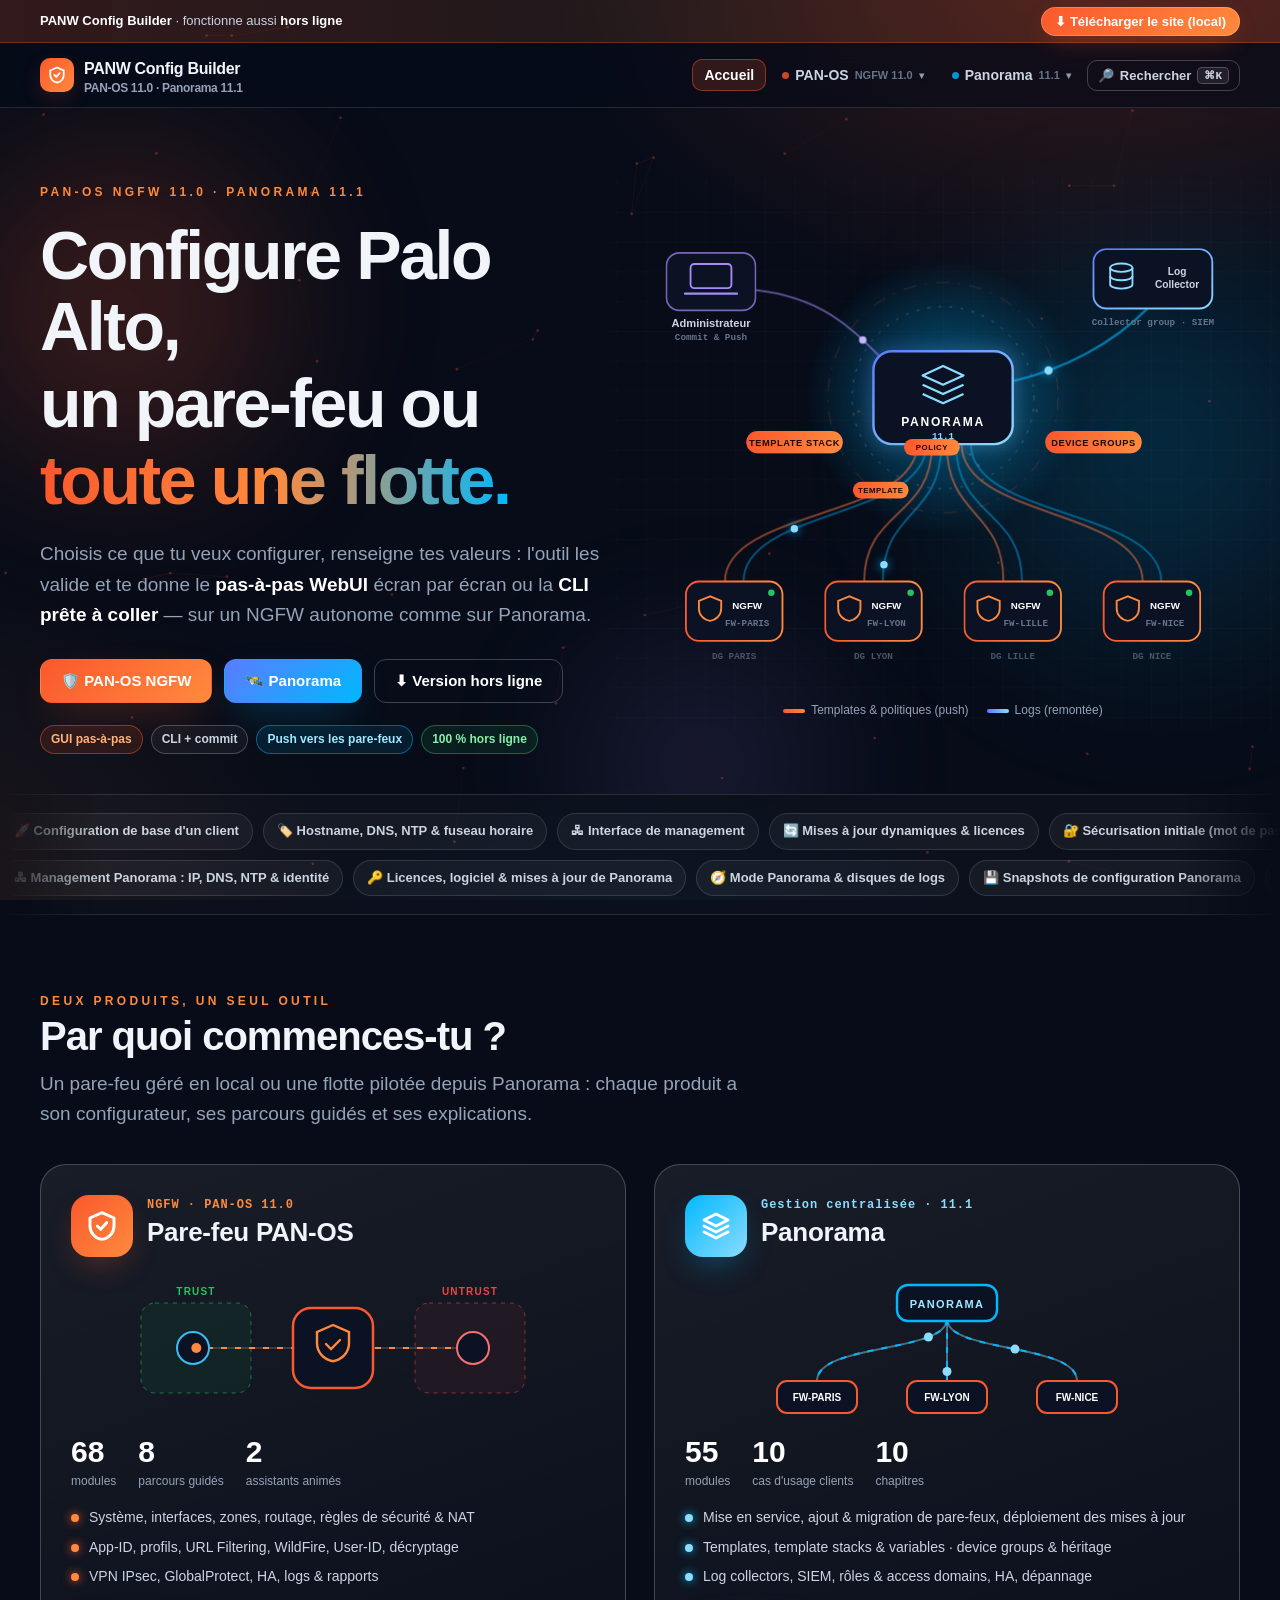
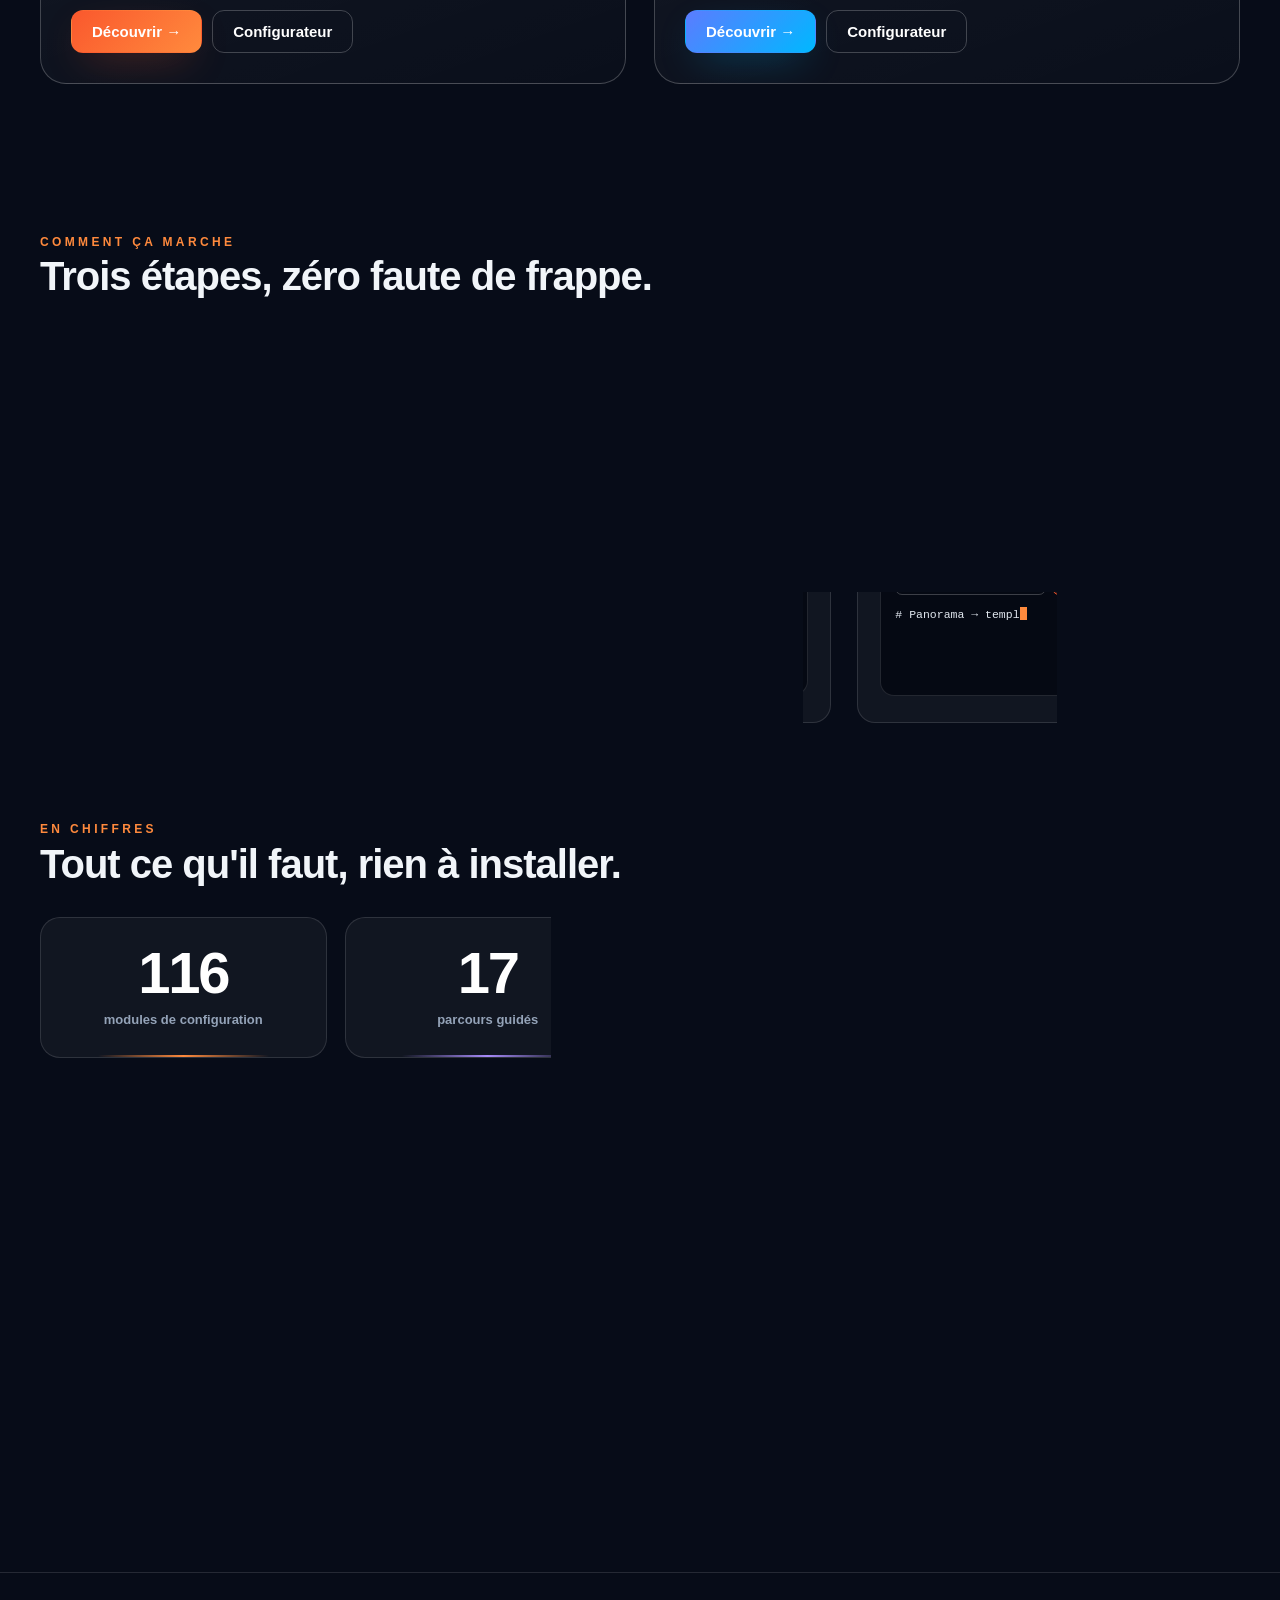
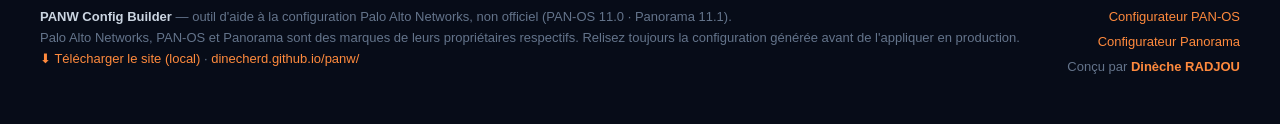
==== commit c84328e9: "Panorama : Zero Touch Provisioning (6 modules P11 + parcours pano-ztp) Co-Authored-By: Claude Opus 5" ====
--- a/index.html
+++ b/index.html
@@ -208,6 +208,7 @@
 <script src="assets/js/panorama/p01-p03.js"></script>
 <script src="assets/js/panorama/p04-p06.js"></script>
 <script src="assets/js/panorama/p07-p10.js"></script>
+<script src="assets/js/panorama/p11-ztp.js"></script>
 <script src="assets/js/panorama/scenarios.js"></script>
 <script>
 (function () {
